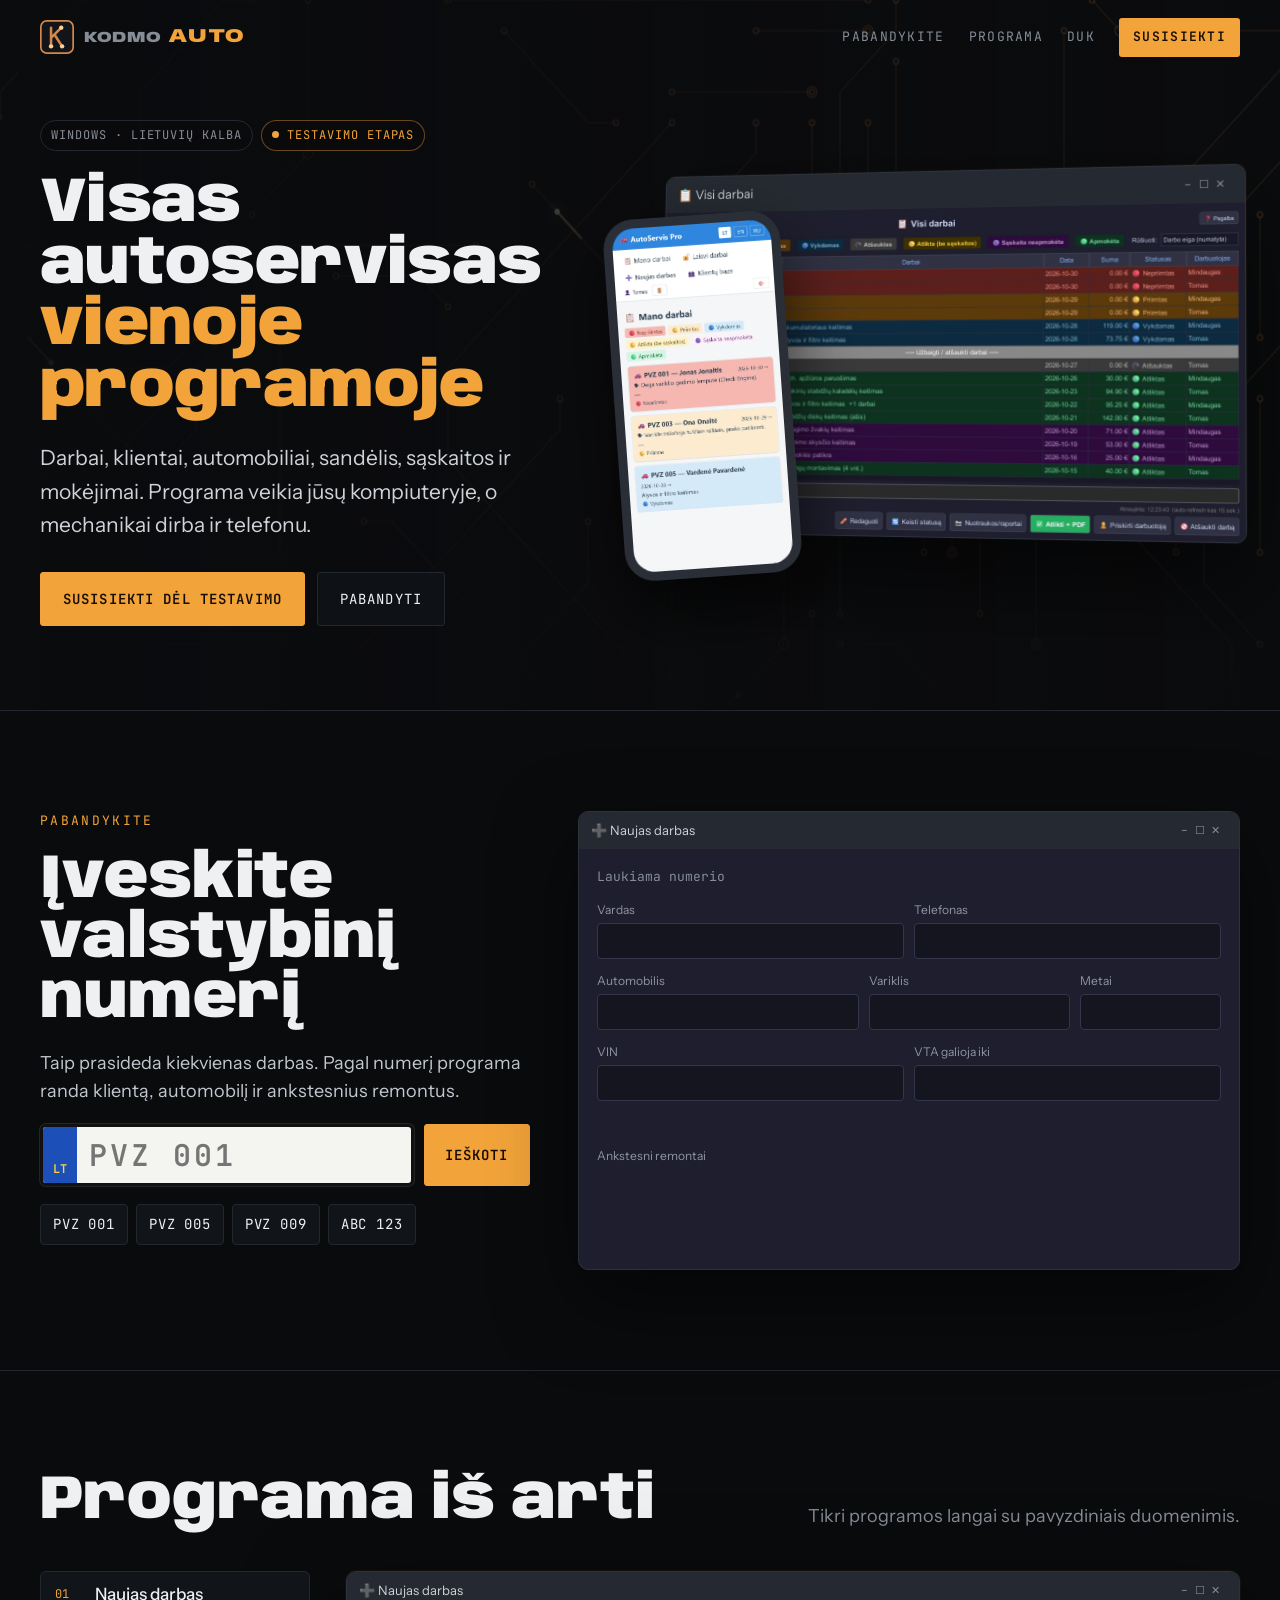
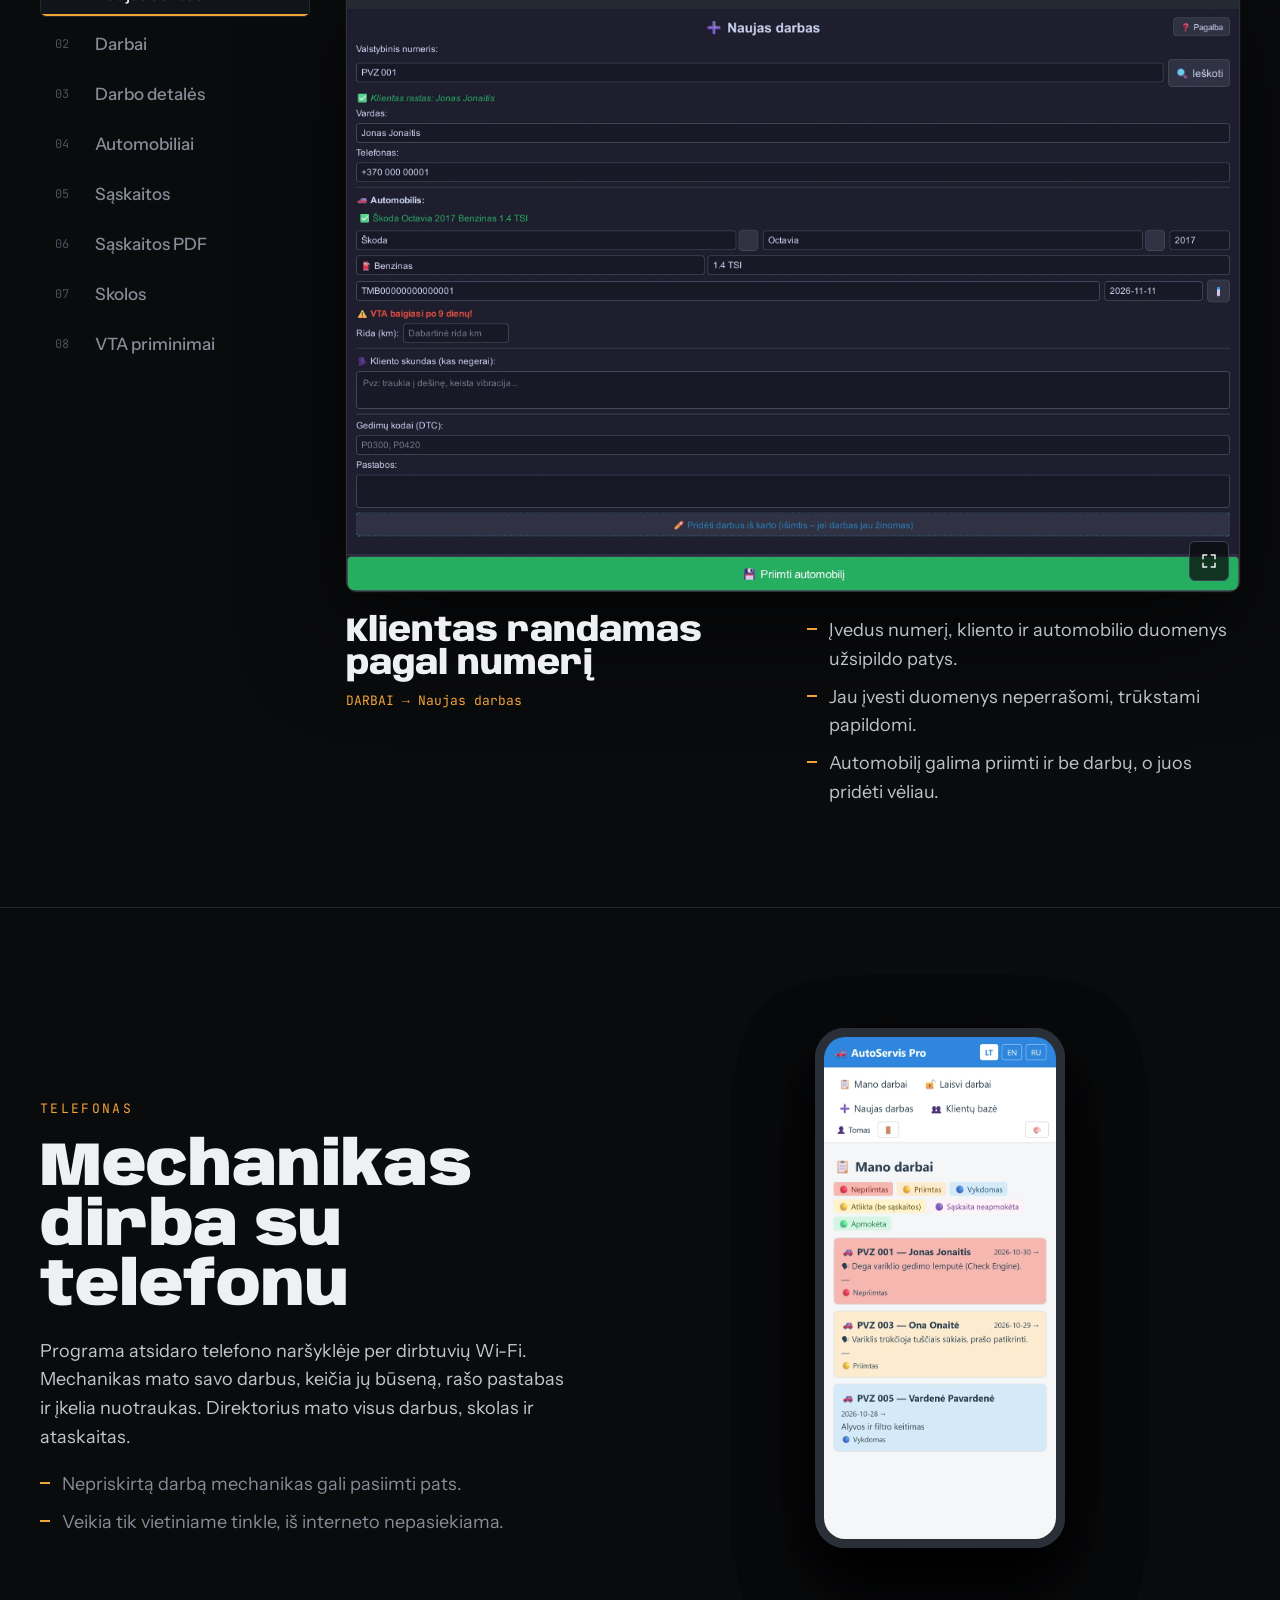
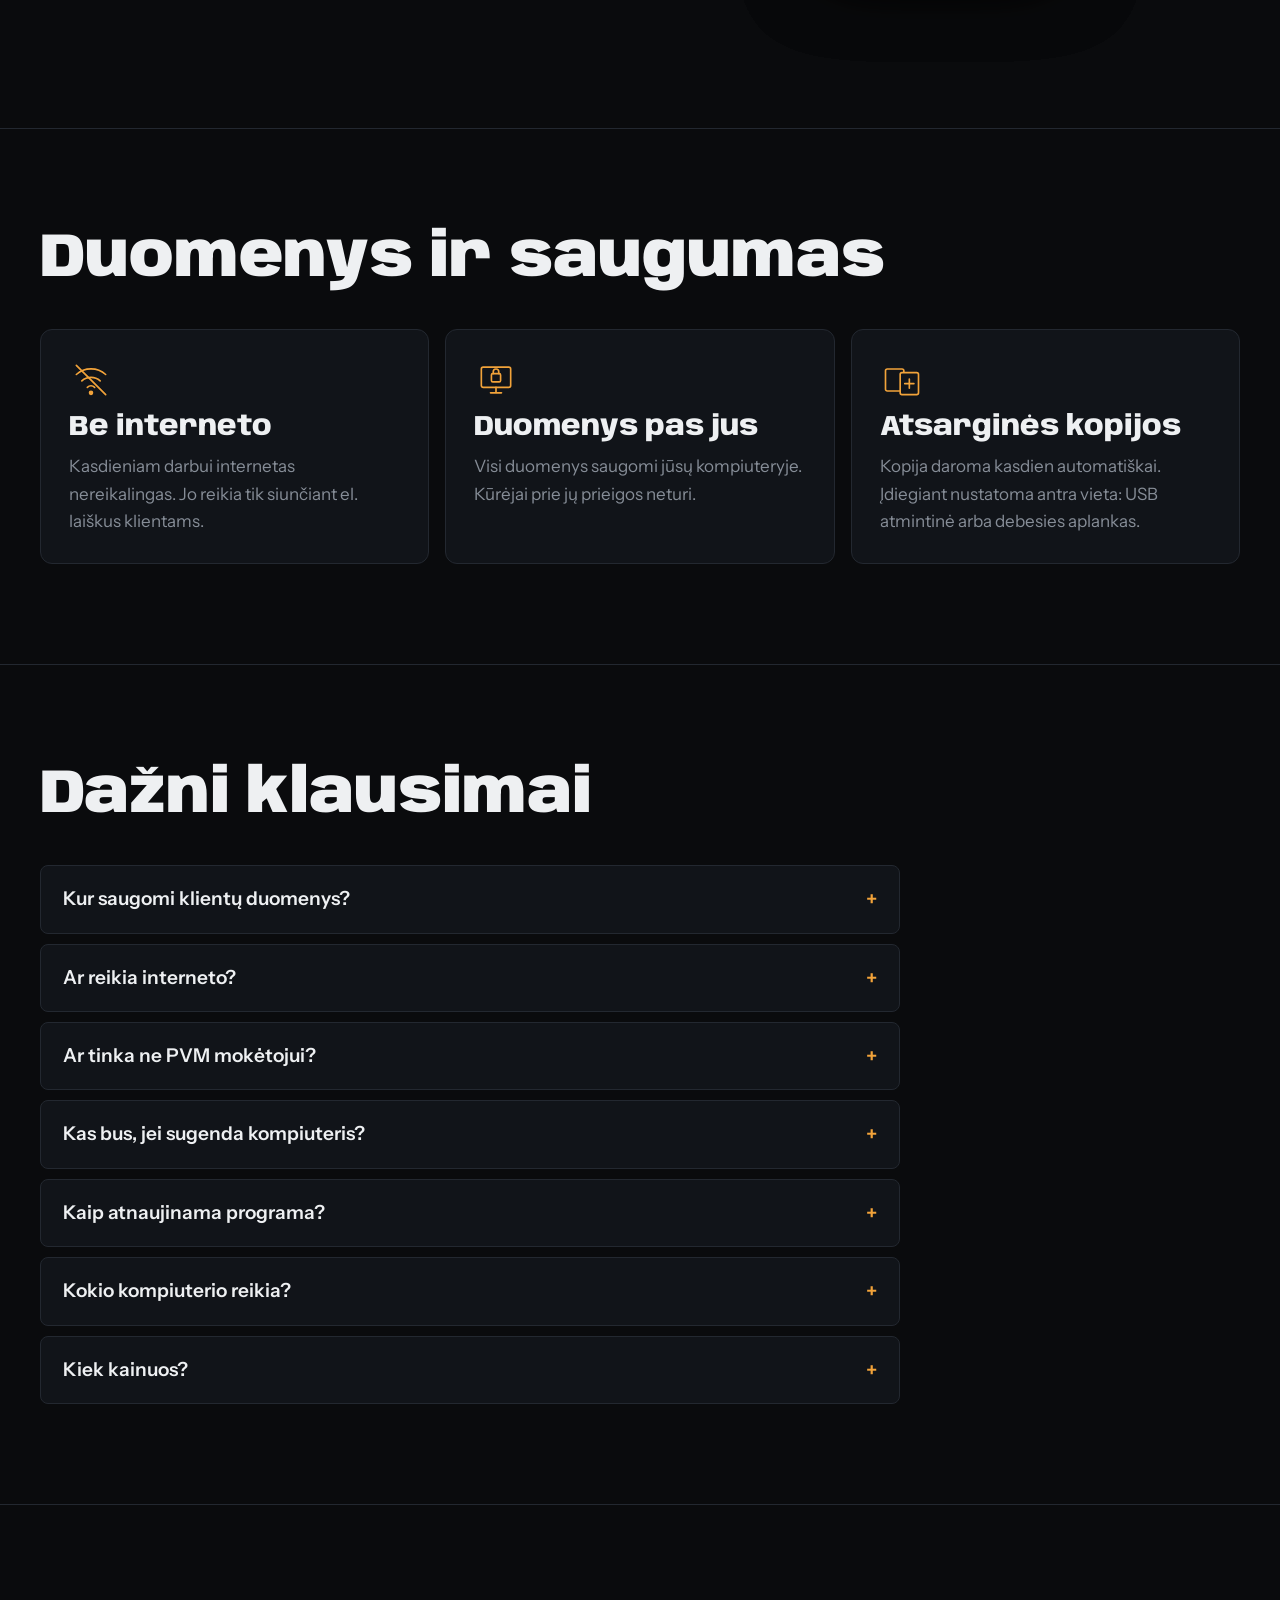
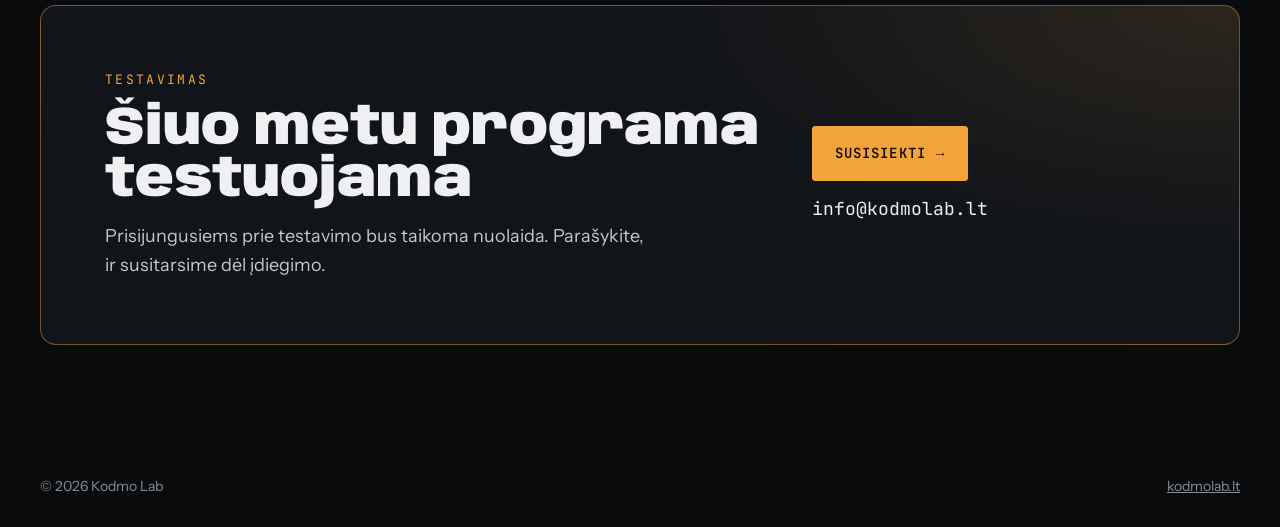
==== auto/index.html @ 2293936a "kodmolab.lt: Kodmo Lab ir Kodmo Auto puslapiai Statine svetaine GitHub Pages: pagrindinis puslapis, " ====
<!DOCTYPE html>
<html lang="lt">
<head>
<meta charset="utf-8">
<meta name="viewport" content="width=device-width,initial-scale=1">
<title>Kodmo Auto – autoserviso valdymo programa</title>
<meta name="description" content="Kodmo Auto – autoserviso valdymo programa: darbai, klientai, automobiliai, sandėlis, sąskaitos ir mokėjimai. Veikia jūsų kompiuteryje.">
<link rel="stylesheet" href="/fonts/fonts.css">
<link rel="icon" href="/favicon.svg" type="image/svg+xml">
<meta property="og:type" content="website">
<meta property="og:title" content="Kodmo Auto – autoserviso valdymo programa">
<meta property="og:description" content="Darbai, klientai, automobiliai, sandėlis, sąskaitos ir mokėjimai vienoje programoje. Veikia jūsų kompiuteryje.">
<meta property="og:url" content="https://kodmolab.lt/auto/">
<meta property="og:image" content="https://kodmolab.lt/auto/og.jpg">
<meta property="og:locale" content="lt_LT">
<meta name="twitter:card" content="summary_large_image">
<link rel="canonical" href="https://kodmolab.lt/auto/">
<style>
/* Layout: Kodmo Lab tema (tamsi plokštė, varis) + Servo gintarinis akcentas.
   Hero = tikras programos langas + telefonas (išsilygina slenkant); „Pabandykite" = gyva numerio paieška;
   „Programa iš arti" = tikri langai (kompiuteryje lupa, telefone braukimas); bet kurį vaizdą galima atidaryti
   per visą ekraną ir didinti (pirštais, dvigubu bakstelėjimu, ratuku); telefonai; duomenys; DUK; kvietimas. */
:root{
  --void:#0a0b0d; --board:#111419; --edge:#232830; --app:#1e1e2e;
  --copper:#d4874a; --copper-hot:#ffcf96; --acc:#f2a33a; --acc-soft:rgba(242,163,58,.14); --ok:#5fbf8a; --bad:#e0624a;
  --ink:#eef0f2; --dim:#868d97;
  --display:"Anybody","Arial Black",Impact,sans-serif;
  --body:"Instrument Sans","Segoe UI",system-ui,sans-serif;
  --mono:"JetBrains Mono",Consolas,monospace;
  color-scheme:dark;
}
*{box-sizing:border-box}
html{scroll-behavior:smooth}
body{margin:0;background:var(--void);color:var(--ink);font-family:var(--body);font-size:18px;line-height:1.6;overflow-x:hidden}
body.lock{overflow:hidden}
a{color:inherit}
img{max-width:100%;height:auto;display:block}
button{font:inherit;color:inherit}
:focus-visible{outline:2px solid var(--acc);outline-offset:3px}
.wrap{max-width:1240px;margin:0 auto;padding:0 max(20px,env(safe-area-inset-left,0px))}
.eyebrow{font-family:var(--mono);font-size:13px;letter-spacing:.18em;text-transform:uppercase;color:var(--acc)}
h1,h2,h3{font-family:var(--display);margin:0;line-height:.98;text-wrap:balance;font-stretch:100%;overflow-wrap:break-word}

/* NAV */
nav{position:absolute;top:0;left:0;right:0;z-index:10}
nav .wrap{display:flex;justify-content:space-between;align-items:center;padding-top:18px;padding-bottom:18px;gap:12px}
.brand{display:flex;align-items:center;gap:10px;text-decoration:none;min-width:0}
.brand svg{width:34px;height:34px;flex:none}
.brand b{font-family:var(--display);font-stretch:130%;font-weight:900;font-size:15px;letter-spacing:.04em;color:var(--dim);white-space:nowrap}
.brand b span{color:var(--acc);font-size:19px}
.nav-r{display:flex;gap:24px;align-items:center;font-family:var(--mono);font-size:13px;letter-spacing:.1em;text-transform:uppercase}
.nav-r a{text-decoration:none;color:var(--dim)}
.nav-r a:hover{color:var(--ink)}
.nav-r a.cta{color:#170d04;background:var(--acc);padding:9px 14px;border-radius:3px;font-weight:600;white-space:nowrap}

/* HERO */
.hero{position:relative;overflow:hidden;border-bottom:1px solid var(--edge)}
#pcb{position:absolute;inset:0;width:100%;height:100%;display:block;opacity:.75}
.hero::after{content:"";position:absolute;inset:0;pointer-events:none;background:linear-gradient(90deg,rgba(10,11,13,.94) 0%,rgba(10,11,13,.72) 45%,rgba(10,11,13,.35) 100%),linear-gradient(0deg,var(--void) 0%,transparent 30%)}
.hero-in{position:relative;z-index:2;display:grid;grid-template-columns:1fr 1.05fr;gap:48px;align-items:center;padding-top:120px;padding-bottom:84px}
.hero-in>*{min-width:0}
.chips{display:flex;gap:8px;flex-wrap:wrap;margin-bottom:22px}
.chip{font-family:var(--mono);font-size:12px;letter-spacing:.08em;text-transform:uppercase;padding:5px 10px;border-radius:20px;border:1px solid var(--edge);color:var(--dim);white-space:nowrap;background:rgba(10,11,13,.6)}
.chip.live{color:var(--acc);border-color:rgba(242,163,58,.4)}
.chip.live::before{content:"";display:inline-block;width:7px;height:7px;border-radius:50%;background:var(--acc);margin-right:8px;vertical-align:1px;animation:beat 1.6s ease-in-out infinite}
@keyframes beat{50%{opacity:.25}}
.hero h1{font-size:clamp(38px,4.9vw,70px);font-weight:900;letter-spacing:-.01em}
.hero h1 em{font-style:normal;color:var(--acc)}
.lead{font-size:clamp(18px,1.7vw,21px);color:#cfd3d9;max-width:40ch;margin:22px 0 30px}
.btns{display:flex;flex-wrap:wrap;gap:12px}
.btn{display:inline-flex;align-items:center;justify-content:center;gap:10px;font-family:var(--mono);font-size:14px;letter-spacing:.08em;text-transform:uppercase;text-decoration:none;padding:15px 22px;border-radius:3px;border:1px solid var(--edge);background:rgba(17,20,25,.7);color:var(--ink);cursor:pointer;transition:transform .25s cubic-bezier(.2,.8,.2,1),border-color .2s}
.btn.acc{background:var(--acc);border-color:var(--acc);color:#170d04;font-weight:600}
.btn:hover{border-color:var(--copper-hot)}

.combo{position:relative;padding-bottom:40px;perspective:1400px}
.frame{background:var(--app);border:1px solid #2c323b;border-radius:10px;overflow:hidden;box-shadow:0 40px 100px rgba(0,0,0,.65),0 0 0 1px rgba(242,163,58,.05)}
.tb{display:flex;justify-content:space-between;align-items:center;background:#252a32;padding:8px 12px;font-size:13px;color:#cfd3d9;gap:12px}
.tb .ctl{font-family:var(--mono);color:#868d97;letter-spacing:.6em;font-size:11px;white-space:nowrap}
.combo .frame{transform:rotateY(-9deg) rotateX(3deg);transition:transform .35s cubic-bezier(.2,.8,.2,1);will-change:transform}
.combo .frame img{cursor:zoom-in}
.phone{border:9px solid #2a2f37;border-radius:30px;overflow:hidden;background:#0f1114;box-shadow:0 30px 70px rgba(0,0,0,.65)}
.combo .phone{position:absolute;left:-36px;bottom:0;width:30%;transform:rotate(-4deg);transition:transform .35s cubic-bezier(.2,.8,.2,1);cursor:zoom-in}

/* SECTIONS */
section{padding:100px 0;border-bottom:1px solid var(--edge);position:relative;overflow-x:clip}
.head{display:flex;justify-content:space-between;align-items:end;gap:24px;flex-wrap:wrap;margin-bottom:40px}
.head h2,.h2{font-size:clamp(34px,4.8vw,68px);font-weight:900}
.head p{color:var(--dim);max-width:42ch;margin:0}

/* TRY (paieškos demonstracija) */
.try{display:grid;grid-template-columns:minmax(0,.85fr) minmax(0,1.15fr);gap:48px;align-items:start}
.try>*{min-width:0}
.try-l{display:grid;gap:18px}
.try-l p{color:#c3c8cf;margin:0;max-width:42ch}
.search{display:flex;gap:10px}
.plate-in{flex:1;min-width:0;display:flex;align-items:stretch;border:3px solid #111;border-radius:6px;background:#f4f4f0;overflow:hidden;box-shadow:0 0 0 1px rgba(255,255,255,.1)}
.plate-in span{width:34px;flex:none;background:#1d4fb8;color:#ffd23f;font:600 12px var(--mono);display:flex;align-items:flex-end;justify-content:center;padding-bottom:6px}
.plate-in input{flex:1;min-width:0;width:0;border:0;background:transparent;font:600 30px var(--mono);letter-spacing:.1em;color:#111;padding:8px 12px;text-transform:uppercase;outline:none}
.plate-in:focus-within{box-shadow:0 0 0 3px var(--acc)}
.search .btn{padding:0 20px}
.quick{display:flex;gap:8px;flex-wrap:wrap}
.quick button{font-family:var(--mono);font-size:14px;letter-spacing:.06em;background:var(--board);border:1px solid var(--edge);border-radius:4px;padding:8px 12px;cursor:pointer;color:var(--ink)}
.quick button:hover{border-color:var(--acc)}
.res{background:var(--app);border:1px solid #2c323b;border-radius:10px;overflow:hidden;box-shadow:0 30px 80px rgba(0,0,0,.5)}
.res .body{padding:18px;display:grid;gap:12px;min-height:420px;align-content:start;font-size:15px}
.st-line{font-family:var(--mono);font-size:13px;color:var(--dim);min-height:20px}
.st-line.ok{color:var(--ok)}.st-line.bad{color:var(--acc)}
.g2{display:grid;grid-template-columns:1fr 1fr;gap:10px}
.g3{display:grid;grid-template-columns:1.3fr 1fr .7fr;gap:10px}
.fld{display:grid;gap:4px;min-width:0}
.fld label{font-size:12px;color:#8f95a3}
.inp{background:#15151f;border:1px solid #33354a;border-radius:4px;padding:7px 10px;min-height:36px;font-size:14px;color:#e6e7ee;white-space:nowrap;overflow:hidden;text-overflow:ellipsis;transition:border-color .3s,background .3s}
.inp.f{border-color:rgba(242,163,58,.55);background:#211d17}
.warn{font-size:14px;font-weight:600;min-height:21px}
.warn.red{color:#ef6b5a}.warn.ok{color:var(--ok)}
.hist{display:grid;gap:6px}
.hist .r{display:grid;grid-template-columns:96px 1fr auto;gap:10px;background:#15151f;border-radius:4px;padding:7px 10px;font-size:14px;opacity:0;transform:translateY(6px);transition:opacity .35s,transform .35s}
.hist .r.in{opacity:1;transform:none}
.hist .r span:first-child{font-family:var(--mono);font-size:12px;color:#8f95a3;padding-top:2px}
.hist .r b{font-weight:500;font-variant-numeric:tabular-nums}
.new-client{display:none;gap:12px;justify-items:start}
.new-client.on{display:grid}
.fake-btn{font-size:14px;background:#2a2d3e;border:1px solid #3c4058;border-radius:4px;padding:8px 14px}
.spin{display:inline-block;width:12px;height:12px;border:2px solid var(--dim);border-top-color:var(--acc);border-radius:50%;animation:rot .7s linear infinite;vertical-align:-1px;margin-right:6px}
@keyframes rot{to{transform:rotate(360deg)}}

/* EXPLORER */
.ex{display:grid;grid-template-columns:270px 1fr;gap:36px;align-items:start}
.ex>*{min-width:0}
.tabs{display:grid;gap:4px}
.tab{position:relative;display:grid;grid-template-columns:34px 1fr;gap:6px;align-items:center;text-align:left;background:transparent;border:1px solid transparent;border-radius:6px;padding:12px 14px;color:var(--dim);font:500 17px var(--body);cursor:pointer;overflow:hidden;transition:background .2s,color .2s,border-color .2s;white-space:nowrap}
.tab .i{font-family:var(--mono);font-size:12px;color:#4a515c}
.tab:hover{color:var(--ink);background:var(--board)}
.tab[aria-selected="true"]{color:var(--ink);background:var(--board);border-color:var(--edge)}
.tab[aria-selected="true"] .i{color:var(--acc)}
.tab::after{content:"";position:absolute;left:0;bottom:0;height:2px;width:100%;background:var(--acc);transform:scaleX(0);transform-origin:left}
.tab[aria-selected="true"]::after{transform:scaleX(1)}
.ex.auto .tab[aria-selected="true"]::after{animation:fill 6s linear forwards}
.ex.paused .tab[aria-selected="true"]::after{animation-play-state:paused}
@keyframes fill{from{transform:scaleX(0)}to{transform:scaleX(1)}}
.shot{position:relative;height:420px;background:var(--app);cursor:zoom-in;overflow:hidden;touch-action:pan-y;transition:height .45s cubic-bezier(.2,.8,.2,1);user-select:none;-webkit-user-select:none}
.shot img{position:absolute;inset:0;width:100%;height:100%;object-fit:contain;object-position:center top;opacity:0;transform:translateX(var(--dx,0)) scale(1.015);transition:opacity .45s,transform .6s;pointer-events:none;-webkit-user-drag:none}
.shot img.on{opacity:1;transform:translateX(var(--dx,0))}
.shot.drag img.on{transition:opacity .45s}
.lens{position:absolute;width:250px;height:250px;border-radius:50%;pointer-events:none;border:2px solid var(--acc);box-shadow:0 12px 40px rgba(0,0,0,.6);background-repeat:no-repeat;opacity:0;transition:opacity .15s;z-index:2;background-color:var(--app)}
.shot.lensing .lens{opacity:1}
.expand{position:absolute;right:10px;bottom:10px;z-index:3;width:40px;height:40px;border-radius:6px;border:1px solid #3c4058;background:rgba(10,11,13,.75);cursor:pointer;display:grid;place-items:center}
.expand svg{width:18px;height:18px}
.dots{display:none;justify-content:center;gap:7px;margin-top:12px}
.dots i{width:7px;height:7px;border-radius:50%;background:#3a414c;transition:background .2s,width .2s}
.dots i.on{background:var(--acc);width:20px;border-radius:4px}
.info{display:grid;grid-template-columns:1fr 1fr;gap:28px;margin-top:24px;align-items:start;transition:opacity .25s}
.info h3{font-size:clamp(26px,2.6vw,36px);font-weight:800}
.info ul{list-style:none;margin:0;padding:0;display:grid;gap:9px}
.info li{padding-left:22px;position:relative;color:#bfc4cb}
.info li::before{content:"";position:absolute;left:0;top:.68em;width:10px;height:2px;background:var(--acc)}
.info .path{font-family:var(--mono);font-size:13px;color:var(--acc);margin-top:10px}

/* PHONES */
.ph-grid{display:grid;grid-template-columns:1fr 1.1fr;gap:56px;align-items:center}
.ph-grid>*{min-width:0}
.ph-txt{display:grid;gap:18px}
.ph-txt p{color:#c3c8cf;max-width:44ch;margin:0}
.lst{list-style:none;margin:0;padding:0;display:grid;gap:9px}
.lst li{padding-left:22px;position:relative;color:var(--dim)}
.lst li::before{content:"";position:absolute;left:0;top:.68em;width:10px;height:2px;background:var(--acc)}
.fan{position:relative;height:620px;margin:0}
.fan .phone{position:absolute;top:20px;left:50%;width:250px;margin-left:-125px;cursor:zoom-in}
.fan .phone:nth-child(1){z-index:1}.fan .phone:nth-child(2){z-index:3}.fan .phone:nth-child(3){z-index:2}

/* DATA */
.cards{display:grid;grid-template-columns:repeat(3,1fr);gap:16px}
.card{position:relative;background:var(--board);border:1px solid var(--edge);border-radius:12px;padding:28px;display:grid;gap:12px;align-content:start;overflow:hidden;--mx:50%;--my:50%;isolation:isolate}
.card::before{content:"";position:absolute;inset:0;z-index:-1;opacity:0;transition:opacity .3s;background:radial-gradient(360px circle at var(--mx) var(--my),var(--acc-soft),transparent 60%)}
.card:hover::before{opacity:1}
.card svg{width:44px;height:44px;stroke:var(--acc);fill:none;stroke-width:1.8;stroke-linecap:round;stroke-linejoin:round}
.card h3{font-size:28px;font-weight:800}
.card p{color:var(--dim);font-size:17px;margin:0}

/* FAQ */
.faq{display:grid;gap:10px;max-width:860px}
details{background:var(--board);border:1px solid var(--edge);border-radius:8px;padding:18px 22px;transition:border-color .2s}
details[open]{border-color:rgba(242,163,58,.35)}
summary{cursor:pointer;font-weight:600;list-style:none;display:flex;justify-content:space-between;gap:12px;font-size:19px}
summary::-webkit-details-marker{display:none}
summary::after{content:"+";color:var(--acc);font-family:var(--mono);transition:transform .2s}
details[open] summary::after{transform:rotate(45deg)}
details p{margin:10px 0 0;color:var(--dim)}

/* CTA */
.cta-box{position:relative;overflow:hidden;border:1px solid rgba(242,163,58,.45);border-radius:16px;padding:clamp(26px,5vw,64px);display:grid;grid-template-columns:1.3fr .7fr;gap:32px;align-items:center;background:radial-gradient(80% 120% at 100% 0%,rgba(242,163,58,.12),transparent 60%),var(--board)}
.cta-box>*{min-width:0}
.cta-box h2{font-size:clamp(32px,4.2vw,58px);font-weight:900;margin-top:12px}
.cta-box p{color:#c3c8cf;margin:14px 0 0;max-width:46ch}
.cta-side{display:grid;gap:14px;justify-items:start}
.cta-side .mail{font-family:var(--mono);font-size:18px;color:var(--ink);text-decoration:none;overflow-wrap:anywhere}
footer{padding:30px 0;color:var(--dim);font-size:14px}
footer .wrap{display:flex;justify-content:space-between;gap:16px;flex-wrap:wrap}
footer a{color:var(--dim)}

/* VIEWER (per visą ekraną) */
.vo{position:fixed;inset:0;z-index:100;background:#07080a;display:none;flex-direction:column}
.vo.on{display:flex}
.vo-top{display:flex;justify-content:space-between;align-items:center;gap:12px;padding:12px max(14px,env(safe-area-inset-left,0px));color:#cfd3d9;font-size:15px}
.vo-top b{font-weight:500;overflow:hidden;text-overflow:ellipsis;white-space:nowrap}
.vo-btn{flex:none;width:44px;height:44px;border-radius:6px;border:1px solid var(--edge);background:var(--board);cursor:pointer;display:grid;place-items:center;font-size:20px;color:var(--ink)}
.vo-stage{position:relative;flex:1;overflow:hidden;touch-action:none;cursor:grab}
.vo-stage.grab{cursor:grabbing}
.vo-stage img{position:absolute;left:50%;top:50%;max-width:none;transform-origin:0 0;user-select:none;-webkit-user-drag:none;pointer-events:none}
.vo-nav{position:absolute;top:50%;margin-top:-24px;width:48px;height:48px;border-radius:50%;border:1px solid var(--edge);background:rgba(17,20,25,.85);cursor:pointer;font-size:22px;color:var(--ink);z-index:2}
.vo-nav.p{left:12px}.vo-nav.n{right:12px}
.vo-bar{display:flex;justify-content:center;gap:10px;padding:10px 14px 16px}
.vo-bar button{font-family:var(--mono);font-size:13px;background:var(--board);border:1px solid var(--edge);border-radius:4px;padding:8px 14px;cursor:pointer;color:var(--ink);min-width:48px}

@media (max-width:980px){
  .hero-in{grid-template-columns:1fr;padding-top:100px;gap:36px}
  .combo .phone{left:-6px;width:32%}
  .try{grid-template-columns:minmax(0,1fr);gap:28px}
  .ex{grid-template-columns:1fr;gap:18px}
  .tabs{grid-auto-flow:column;grid-auto-columns:max-content;overflow-x:auto;padding-bottom:6px;scrollbar-width:none;scroll-snap-type:x proximity}
  .tabs::-webkit-scrollbar{display:none}
  .tab{grid-template-columns:auto auto;padding:10px 14px;scroll-snap-align:center}
  .dots{display:flex}
  .info{grid-template-columns:1fr;gap:14px}
  .ph-grid{grid-template-columns:1fr}
  .fan{height:520px}
  .fan .phone{width:210px;margin-left:-105px}
  .cards{grid-template-columns:1fr}
  .cta-box{grid-template-columns:1fr}
  .nav-r a:not(.cta){display:none}
}
@media (max-width:560px){
  body{font-size:17px}
  .brand b .lab{display:none}
  .g2,.g3{grid-template-columns:1fr 1fr}
  .g3 .fld:last-child{grid-column:span 2}
  .res .body{min-height:0}
  .fan{height:440px}
  .fan .phone{width:170px;margin-left:-85px}
  .plate-in input{font-size:24px}
  .search{flex-direction:column}
  .search .btn{padding:14px}
  .vo-nav{display:none}
}
@media (prefers-reduced-motion:reduce){
  *,*::before,*::after{animation:none!important;transition:none!important}
}
</style>
</head>
<body>

<nav>
  <div class="wrap">
    <a class="brand" id="homeLink" href="#" aria-label="Kodmo Lab pagrindinis puslapis">
      <svg viewBox="0 0 40 40" aria-hidden="true"><rect x="1" y="1" width="38" height="38" rx="7" fill="#111419" stroke="#d4874a" stroke-width="2"/><path d="M13 9v22M13 21l12-12M17 17l9 14" stroke="#d4874a" stroke-width="3" fill="none" stroke-linecap="round"/><circle cx="25" cy="9" r="2.6" fill="#ffcf96"/><circle cx="26" cy="31" r="2.6" fill="#ffcf96"/><circle cx="13" cy="31" r="2.6" fill="#ffcf96"/></svg>
      <b>KODMO <span>AUTO</span></b>
    </a>
    <div class="nav-r">
      <a href="#pabandykite">Pabandykite</a>
      <a href="#programa">Programa</a>
      <a href="#duk">DUK</a>
      <a class="cta js-mail" href="#">Susisiekti</a>
    </div>
  </div>
</nav>

<header class="hero">
  <canvas id="pcb" aria-hidden="true"></canvas>
  <div class="wrap hero-in">
    <div>
      <div class="chips"><span class="chip">Windows · lietuvių kalba</span><span class="chip live">Testavimo etapas</span></div>
      <h1>Visas autoservisas <em>vienoje programoje</em></h1>
      <p class="lead">Darbai, klientai, automobiliai, sandėlis, sąskaitos ir mokėjimai. Programa veikia jūsų kompiuteryje, o mechanikai dirba ir telefonu.</p>
      <div class="btns">
        <a class="btn acc mag js-mail" href="#">Susisiekti dėl testavimo</a>
        <a class="btn mag" href="#pabandykite">Pabandyti</a>
      </div>
    </div>
    <div class="combo" id="combo">
      <div class="frame">
        <div class="tb"><span>📋 Visi darbai</span><span class="ctl">–☐✕</span></div>
        <img src="img/darbai.webp" width="2360" height="1320" data-view="darbai" alt="Programos langas „Visi darbai“ su spalvotomis darbų būsenomis">
      </div>
      <div class="phone" data-view="tel-darbai"><img src="img/tel-darbai.webp" width="585" height="1266" alt="Mechaniko darbų sąrašas telefone"></div>
    </div>
  </div>
</header>

<main>
<section id="pabandykite">
  <div class="wrap try">
    <div class="try-l">
      <div class="eyebrow">Pabandykite</div>
      <h2 class="h2">Įveskite valstybinį numerį</h2>
      <p>Taip prasideda kiekvienas darbas. Pagal numerį programa randa klientą, automobilį ir ankstesnius remontus.</p>
      <form class="search" id="sform" autocomplete="off">
        <label class="plate-in" for="plate"><span>LT</span><input id="plate" name="plate" maxlength="7" placeholder="PVZ 001" inputmode="text" autocapitalize="characters" spellcheck="false" aria-label="Valstybinis numeris"></label>
        <button class="btn acc" type="submit">Ieškoti</button>
      </form>
      <div class="quick" aria-label="Pavyzdiniai numeriai">
        <button type="button" data-p="PVZ 001">PVZ 001</button>
        <button type="button" data-p="PVZ 005">PVZ 005</button>
        <button type="button" data-p="PVZ 009">PVZ 009</button>
        <button type="button" data-p="ABC 123">ABC 123</button>
      </div>
    </div>
    <div class="res" aria-live="polite">
      <div class="tb"><span>➕ Naujas darbas</span><span class="ctl">–☐✕</span></div>
      <div class="body">
        <div class="st-line" id="st">Laukiama numerio</div>
        <div class="found" id="found" style="display:grid;gap:12px">
          <div class="g2">
            <div class="fld"><label>Vardas</label><div class="inp" data-k="name"></div></div>
            <div class="fld"><label>Telefonas</label><div class="inp" data-k="tel"></div></div>
          </div>
          <div class="g3">
            <div class="fld"><label>Automobilis</label><div class="inp" data-k="car"></div></div>
            <div class="fld"><label>Variklis</label><div class="inp" data-k="eng"></div></div>
            <div class="fld"><label>Metai</label><div class="inp" data-k="year"></div></div>
          </div>
          <div class="g2">
            <div class="fld"><label>VIN</label><div class="inp" data-k="vin"></div></div>
            <div class="fld"><label>VTA galioja iki</label><div class="inp" data-k="vta"></div></div>
          </div>
          <div class="warn" id="warn"></div>
          <div class="fld"><label>Ankstesni remontai</label><div class="hist" id="hist"></div></div>
        </div>
        <div class="new-client" id="newc">
          <p style="margin:0;color:#c3c8cf">Klientas su tokiu numeriu nerastas. Programa pasiūlys jį užregistruoti kartu su automobiliu.</p>
          <span class="fake-btn">👤 Registruoti naują klientą</span>
        </div>
      </div>
    </div>
  </div>
</section>

<section id="programa">
  <div class="wrap">
    <div class="head">
      <h2>Programa iš arti</h2>
      <p>Tikri programos langai su pavyzdiniais duomenimis.</p>
    </div>
    <div class="ex" id="ex">
      <div class="tabs" role="tablist" aria-label="Programos dalys" id="tabs"></div>
      <div class="viewer">
        <div class="frame">
          <div class="tb"><span id="wt">➕ Naujas darbas</span><span class="ctl">–☐✕</span></div>
          <div class="shot" id="shot" role="tabpanel" aria-labelledby="tab-0">
            <div class="lens" id="lens"></div>
            <button class="expand" id="expand" type="button" aria-label="Atidaryti per visą ekraną"><svg viewBox="0 0 24 24" fill="none" stroke="#eef0f2" stroke-width="2" stroke-linecap="round"><path d="M4 9V4h5M20 9V4h-5M4 15v5h5M20 15v5h-5"/></svg></button>
          </div>
        </div>
        <div class="dots" id="dots" aria-hidden="true"></div>
        <div class="info" id="info"></div>
      </div>
    </div>
  </div>
</section>

<section id="telefonas">
  <div class="wrap ph-grid">
    <div class="ph-txt">
      <div class="eyebrow">Telefonas</div>
      <h2 class="h2">Mechanikas dirba su telefonu</h2>
      <p>Programa atsidaro telefono naršyklėje per dirbtuvių Wi-Fi. Mechanikas mato savo darbus, keičia jų būseną, rašo pastabas ir įkelia nuotraukas. Direktorius mato visus darbus, skolas ir ataskaitas.</p>
      <ul class="lst">
        <li>Nepriskirtą darbą mechanikas gali pasiimti pats.</li>
        <li>Veikia tik vietiniame tinkle, iš interneto nepasiekiama.</li>
      </ul>
    </div>
    <figure class="fan" id="fan">
      <div class="phone" data-view="tel-direktorius"><img src="img/tel-direktorius.webp" width="585" height="1266" loading="lazy" alt="Direktoriaus pradžios ekranas telefone"></div>
      <div class="phone" data-view="tel-darbai"><img src="img/tel-darbai.webp" width="585" height="1266" loading="lazy" alt="Mechaniko darbų sąrašas telefone"></div>
      <div class="phone" data-view="tel-detales"><img src="img/tel-detales.webp" width="585" height="1266" loading="lazy" alt="Darbo detalės su mechaniko pastabomis telefone"></div>
    </figure>
  </div>
</section>

<section id="duomenys">
  <div class="wrap">
    <div class="head"><h2>Duomenys ir saugumas</h2></div>
    <div class="cards">
      <article class="card">
        <svg viewBox="0 0 48 48" aria-hidden="true"><path d="M8 18a24 24 0 0 1 32 0M14 25a15 15 0 0 1 20 0M20 32a6 6 0 0 1 8 0"/><circle cx="24" cy="38" r="1.6" fill="#f2a33a"/><path d="M8 8l32 32"/></svg>
        <h3>Be interneto</h3><p>Kasdieniam darbui internetas nereikalingas. Jo reikia tik siunčiant el. laiškus klientams.</p></article>
      <article class="card">
        <svg viewBox="0 0 48 48" aria-hidden="true"><rect x="8" y="10" width="32" height="22" rx="2"/><path d="M18 38h12M24 32v6"/><rect x="19" y="17" width="10" height="9" rx="1.5"/><path d="M21 17v-2a3 3 0 0 1 6 0v2"/></svg>
        <h3>Duomenys pas jus</h3><p>Visi duomenys saugomi jūsų kompiuteryje. Kūrėjai prie jų prieigos neturi.</p></article>
      <article class="card">
        <svg viewBox="0 0 48 48" aria-hidden="true"><rect x="6" y="12" width="20" height="24" rx="2"/><rect x="22" y="16" width="20" height="24" rx="2" fill="#111419"/><path d="M27 28h10M32 23v10"/></svg>
        <h3>Atsarginės kopijos</h3><p>Kopija daroma kasdien automatiškai. Įdiegiant nustatoma antra vieta: USB atmintinė arba debesies aplankas.</p></article>
    </div>
  </div>
</section>

<section id="duk">
  <div class="wrap">
    <div class="head"><h2>Dažni klausimai</h2></div>
    <div class="faq">
      <details><summary>Kur saugomi klientų duomenys?</summary><p>Tik jūsų kompiuteryje. Programa jų niekur nesiunčia.</p></details>
      <details><summary>Ar reikia interneto?</summary><p>Kasdieniam darbui ne. Internetas reikalingas tik siunčiant klientams el. laiškus: priminimus ir pranešimus, kad automobilis paruoštas.</p></details>
      <details><summary>Ar tinka ne PVM mokėtojui?</summary><p>Taip. Ne PVM mokėtojo sąskaitoje PVM nėra, o dokumentas vadinasi „Sąskaita faktūra“.</p></details>
      <details><summary>Kas bus, jei sugenda kompiuteris?</summary><p>Jei nustatyta antra kopijų vieta, duomenis galima perkelti į naują kompiuterį iš tos kopijos.</p></details>
      <details><summary>Kaip atnaujinama programa?</summary><p>Paleidžiamas naujas diegimo failas. Duomenys laikomi atskirai, atnaujinimas jų neliečia.</p></details>
      <details><summary>Kokio kompiuterio reikia?</summary><p>Windows 10 arba naujesnio.</p></details>
      <details><summary>Kiek kainuos?</summary><p>Kainos bus paskelbtos pasibaigus testavimui.</p></details>
    </div>
  </div>
</section>

<section id="testavimas" style="border-bottom:0">
  <div class="wrap">
    <div class="cta-box">
      <div>
        <div class="eyebrow">Testavimas</div>
        <h2>Šiuo metu programa testuojama</h2>
        <p>Prisijungusiems prie testavimo bus taikoma nuolaida. Parašykite, ir susitarsime dėl įdiegimo.</p>
      </div>
      <div class="cta-side">
        <a class="btn acc mag js-mail" href="#">Susisiekti <span aria-hidden="true">→</span></a>
        <a class="mail js-mail" href="#">info@kodmolab.lt</a>
      </div>
    </div>
  </div>
</section>
</main>

<footer>
  <div class="wrap">
    <span>© 2026 Kodmo Lab</span>
    <!-- Rekvizitai: įrašyti po IV registracijos -->
    <a class="js-home" href="#">kodmolab.lt</a>
  </div>
</footer>

<div class="vo" id="vo" role="dialog" aria-modal="true" aria-label="Vaizdas per visą ekraną">
  <div class="vo-top"><b id="voT"></b><button class="vo-btn" id="voX" type="button" aria-label="Uždaryti">✕</button></div>
  <div class="vo-stage" id="voS">
    <img id="voI" alt="">
    <button class="vo-nav p" id="voP" type="button" aria-label="Ankstesnis">‹</button>
    <button class="vo-nav n" id="voN" type="button" aria-label="Kitas">›</button>
  </div>
  <div class="vo-bar">
    <button type="button" id="voOut" aria-label="Mažinti">−</button>
    <button type="button" id="voFit">Visas vaizdas</button>
    <button type="button" id="voIn" aria-label="Didinti">+</button>
  </div>
</div>

<script>
/* === Nustatymai === */
const PRODUCT_NAME = "Kodmo Auto";
const HOME_URL = "/";
const MAILTO = "mailto:info@kodmolab.lt?subject=" + encodeURIComponent(PRODUCT_NAME + " testavimas");

document.querySelectorAll("[data-name]").forEach(e => e.textContent = PRODUCT_NAME);
document.title = PRODUCT_NAME + " – autoserviso valdymo programa";
document.querySelectorAll(".js-mail").forEach(a => a.href = MAILTO);
document.getElementById("homeLink").href = HOME_URL;
document.querySelectorAll(".js-home").forEach(a => a.href = HOME_URL);

const reduce = matchMedia("(prefers-reduced-motion: reduce)").matches;
const fine = matchMedia("(hover: hover) and (pointer: fine)").matches;
const clamp = (v, a, b) => Math.max(a, Math.min(b, v));
const rnd = (a, b) => a + Math.random() * (b - a);
const wait = ms => new Promise(r => setTimeout(r, ms));

/* ---------- Visi vaizdai (vienas sąrašas peržiūrai per visą ekraną) ---------- */
const IMAGES = {
  "naujas-darbas":   { t: "Naujas darbas", w: 2360, h: 1540 },
  "darbai":          { t: "Visi darbai", w: 2360, h: 1320 },
  "darbo-detales":   { t: "Darbo detalės", w: 2040, h: 1300 },
  "automobiliai":    { t: "Automobiliai ir istorija", w: 2080, h: 1360 },
  "saskaitos":       { t: "Sąskaitų faktūrų valdymas", w: 2400, h: 1240 },
  "saskaita-pdf":    { t: "Sąskaita faktūra (PDF)", w: 1191, h: 1684 },
  "skolos":          { t: "Neapmokėtos sąskaitos", w: 2200, h: 840 },
  "vta":             { t: "VTA priminimai", w: 2200, h: 920 },
  "tel-direktorius": { t: "Telefonas: direktorius", w: 585, h: 1266 },
  "tel-darbai":      { t: "Telefonas: mechaniko darbai", w: 585, h: 1266 },
  "tel-detales":     { t: "Telefonas: darbo detalės", w: 585, h: 1266 },
};
const ORDER = Object.keys(IMAGES);
const src = k => "img/" + k + ".webp";

/* ---------- Programos dalys (tekstai – tik iš FUNKCIJOS_MARKETINGUI.md) ---------- */
const PARTS = [
  { k: "naujas-darbas", tab: "Naujas darbas", title: "➕ Naujas darbas",
    h3: "Klientas randamas pagal numerį", path: "DARBAI → Naujas darbas",
    li: ["Įvedus numerį, kliento ir automobilio duomenys užsipildo patys.", "Jau įvesti duomenys neperrašomi, trūkstami papildomi.", "Automobilį galima priimti ir be darbų, o juos pridėti vėliau."] },
  { k: "darbai", tab: "Darbai", title: "📋 Visi darbai",
    h3: "Darbų būsenos spalvomis", path: "DARBAI → Darbai",
    li: ["Nepriimtas, priimtas, vykdomas, atliktas, atšauktas.", "Pasirinkus spalvą, sąraše lieka tik tos būsenos darbai.", "Direktorius darbus priskiria mechanikams."] },
  { k: "darbo-detales", tab: "Darbo detalės", title: "🔧 Darbo detalės",
    h3: "Visa darbo istorija", path: "DARBAI → Darbai → darbo kortelė",
    li: ["Kiekviena pastaba įrašoma su laiku ir autoriumi.", "Įrašų pakeisti ar ištrinti negalima, klaida taisoma nauju įrašu.", "Prie nuotraukų galima pridėti komentarus."] },
  { k: "automobiliai", tab: "Automobiliai", title: "🚗 Automobiliai ir istorija",
    h3: "Keli automobiliai vienam klientui", path: "Klientai → Automobiliai ir istorija",
    li: ["Kiekvienam automobiliui saugomi VIN, rida ir VTA data.", "Remontų istorija pagal automobilį.", "Parduotą automobilį galima perkelti naujam savininkui."] },
  { k: "saskaitos", tab: "Sąskaitos", title: "💰 Sąskaitų faktūrų valdymas",
    h3: "Sąskaitos ir mokėjimai", path: "BUHALTERIJA → Sąskaitos faktūros",
    li: ["Serija ir numeris suteikiami automatiškai.", "Išrašytos sąskaitos turinys vėliau nebesikeičia.", "Galima apmokėti dalimis, įvairiais būdais."] },
  { k: "saskaita-pdf", tab: "Sąskaitos PDF", title: "📄 Sąskaita faktūra (PDF)",
    h3: "Dokumentas klientui", path: "DARBAI → Darbai → Atlikti + PDF",
    li: ["PVM sąskaita faktūra arba darbų lapas.", "Ne PVM mokėtojo dokumente PVM nerodomas.", "Dokumentą galima išsiųsti klientui el. paštu."] },
  { k: "skolos", tab: "Skolos", title: "📋 Direktoriaus suvestinė",
    h3: "Visos neapmokėtos sąskaitos", path: "DARBAI → Patvirtinimai & Skolos",
    li: ["Bendra nesumokėta suma matoma iš karto.", "Mokėjimas registruojamas pasirinktai sąskaitai.", "Klientui galima išsiųsti priminimą su sąskaitos PDF."] },
  { k: "vta", tab: "VTA priminimai", title: "📋 Direktoriaus suvestinė",
    h3: "Techninės apžiūros terminai", path: "Patvirtinimai & Skolos → VTA priminimai",
    li: ["Rodomi automobiliai, kurių VTA baigiasi per 14 dienų.", "Pasibaigę terminai pažymėti raudonai.", "Priminimas klientui išsiunčiamas vienu mygtuku."] },
];

/* ---------- Peržiūra per visą ekraną: didinimas pirštais, dvigubu bakstelėjimu, ratuku ---------- */
const Viewer = (function(){
  const vo = document.getElementById("vo"), st = document.getElementById("voS"), im = document.getElementById("voI"), tt = document.getElementById("voT");
  let list = [], idx = 0, s = 1, fit = 1, x = 0, y = 0, W = 0, H = 0, iw = 0, ih = 0, opener = null;
  const ptr = new Map(); let pinch = null, drag = null, lastTap = 0, swipe = null;
  function apply(){ im.style.transform = `translate(${x}px,${y}px) scale(${s})`; }
  function bound(){
    const dw = iw * s, dh = ih * s;
    x = dw <= W ? (W - dw) / 2 - W / 2 : clamp(x, W / 2 - dw, -W / 2);
    y = dh <= H ? (H - dh) / 2 - H / 2 : clamp(y, H / 2 - dh, -H / 2);
  }
  function zoomAt(ns, cx, cy){
    ns = clamp(ns, fit, Math.max(fit * 4, 1.5));
    const px = cx - W / 2, py = cy - H / 2;
    x = px - (px - x) * ns / s; y = py - (py - y) * ns / s; s = ns; bound(); apply();
  }
  function reset(){
    W = st.clientWidth; H = st.clientHeight;
    fit = Math.min(W / iw, H / ih, 1); s = fit; x = -iw * s / 2; y = -ih * s / 2; bound(); apply();
  }
  function load(i){
    idx = (i + list.length) % list.length; const k = list[idx], m = IMAGES[k];
    iw = m.w; ih = m.h; im.width = iw; im.height = ih; im.src = src(k); im.alt = m.t; tt.textContent = m.t;
    document.getElementById("voP").style.visibility = document.getElementById("voN").style.visibility = list.length > 1 ? "" : "hidden";
    reset();
  }
  function open(keys, start){
    list = keys; opener = document.activeElement; vo.classList.add("on"); document.body.classList.add("lock");
    load(Math.max(0, keys.indexOf(start))); document.getElementById("voX").focus();
  }
  function close(){ vo.classList.remove("on"); document.body.classList.remove("lock"); if (opener && opener.focus) opener.focus(); }
  st.addEventListener("pointerdown", e => {
    if (e.target.closest("button")) return;
    st.setPointerCapture(e.pointerId); ptr.set(e.pointerId, { x: e.clientX, y: e.clientY });
    if (ptr.size === 2) { const [a, b] = [...ptr.values()]; pinch = { d: Math.hypot(a.x - b.x, a.y - b.y), s }; drag = null; swipe = null; }
    else { drag = { x: e.clientX, y: e.clientY, ox: x, oy: y }; swipe = { x: e.clientX, y: e.clientY, t: Date.now() }; st.classList.add("grab"); }
  });
  st.addEventListener("pointermove", e => {
    if (!ptr.has(e.pointerId)) return;
    ptr.set(e.pointerId, { x: e.clientX, y: e.clientY });
    const r = st.getBoundingClientRect();
    if (pinch && ptr.size === 2) {
      const [a, b] = [...ptr.values()], d = Math.hypot(a.x - b.x, a.y - b.y);
      zoomAt(pinch.s * d / pinch.d, (a.x + b.x) / 2 - r.left, (a.y + b.y) / 2 - r.top);
    } else if (drag && s > fit + .001) { x = drag.ox + e.clientX - drag.x; y = drag.oy + e.clientY - drag.y; bound(); apply(); }
  });
  function up(e){
    if (!ptr.has(e.pointerId)) return;
    ptr.delete(e.pointerId); st.classList.remove("grab");
    if (ptr.size < 2) pinch = null;
    if (swipe && ptr.size === 0) {
      const dx = e.clientX - swipe.x, dy = e.clientY - swipe.y, moved = Math.hypot(dx, dy);
      if (s <= fit + .001 && Math.abs(dx) > 60 && Math.abs(dy) < 60 && list.length > 1) load(idx + (dx < 0 ? 1 : -1));
      else if (moved < 8) {
        const now = Date.now(), r = st.getBoundingClientRect();
        if (now - lastTap < 320) { zoomAt(s > fit + .001 ? fit : Math.min(fit * 2.5, Math.max(fit * 2.5, 1)), e.clientX - r.left, e.clientY - r.top); lastTap = 0; }
        else lastTap = now;
      }
      swipe = null; drag = null;
    }
  }
  st.addEventListener("pointerup", up); st.addEventListener("pointercancel", up);
  st.addEventListener("wheel", e => { e.preventDefault(); const r = st.getBoundingClientRect(); zoomAt(s * (e.deltaY < 0 ? 1.15 : 1 / 1.15), e.clientX - r.left, e.clientY - r.top); }, { passive: false });
  document.getElementById("voX").onclick = close;
  document.getElementById("voP").onclick = () => load(idx - 1);
  document.getElementById("voN").onclick = () => load(idx + 1);
  document.getElementById("voIn").onclick = () => zoomAt(s * 1.5, W / 2, H / 2);
  document.getElementById("voOut").onclick = () => zoomAt(s / 1.5, W / 2, H / 2);
  document.getElementById("voFit").onclick = reset;
  addEventListener("keydown", e => {
    if (!vo.classList.contains("on")) return;
    if (e.key === "Escape") close();
    if (e.key === "ArrowRight") load(idx + 1);
    if (e.key === "ArrowLeft") load(idx - 1);
  });
  addEventListener("resize", () => { if (vo.classList.contains("on")) reset(); });
  return { open };
})();

/* Bet kuris vaizdas su data-view atsidaro per visą ekraną */
document.querySelectorAll("[data-view]").forEach(el => {
  el.addEventListener("click", () => {
    const k = el.dataset.view, phone = k.startsWith("tel-");
    Viewer.open(ORDER.filter(x => x.startsWith("tel-") === phone), k);
  });
});

/* ---------- Pabandykite: numerio paieška ---------- */
(function(){
  const day = 864e5, today = new Date();
  const d = n => { const t = new Date(today.getTime() + n * day); while (t.getDay() === 0 || t.getDay() === 6) t.setTime(t.getTime() - day); return t.toISOString().slice(0, 10); };
  const DB = {
    "PVZ001": { name: "Jonas Jonaitis", tel: "+370 000 00001", car: "Škoda Octavia", eng: "1.4 TSI, benzinas", year: "2017", vin: "TMB00000000000001", vta: 9,
      hist: [[-11, "Alyvos ir filtro keitimas", "95,25 €"], [-96, "Priekinių stabdžių kaladėlių keitimas", "112,40 €"], [-210, "Tech. apžiūros paruošimas", "30,00 €"]] },
    "PVZ005": { name: "Vardenė Pavardenė", tel: "+370 000 00005", car: "Toyota Corolla", eng: "1.6, benzinas", year: "2015", vin: "TMB00000000000005", vta: 3,
      hist: [[-5, "Alyvos ir filtro keitimas", "73,75 €"], [-14, "Aušinimo skysčio keitimas", "53,00 €"]] },
    "PVZ009": { name: "Dalia Dalytė", tel: "+370 000 00009", car: "Renault Megane", eng: "1.5 dCi, dyzelinas", year: "2012", vin: "TMB00000000000009", vta: -4,
      hist: [[-10, "Priekinių stabdžių kaladėlių keitimas", "94,90 €"], [-160, "Padangų montavimas (4 vnt.)", "40,00 €"]] },
  };
  const inp = document.getElementById("plate"), stl = document.getElementById("st"), found = document.getElementById("found");
  const newc = document.getElementById("newc"), warn = document.getElementById("warn"), hist = document.getElementById("hist");
  const fields = [...found.querySelectorAll("[data-k]")];
  let run = 0;
  function norm(v){ return v.toUpperCase().replace(/[^A-Z0-9]/g, "").slice(0, 6); }
  function fmt(v){ const n = norm(v); return n.length > 3 ? n.slice(0, 3) + " " + n.slice(3) : n; }
  function clear(){
    fields.forEach(f => { f.textContent = ""; f.classList.remove("f"); });
    warn.textContent = ""; warn.className = "warn"; hist.innerHTML = ""; newc.classList.remove("on"); found.style.display = "grid";
  }
  async function search(){
    const id = ++run, key = norm(inp.value);
    if (key.length < 6) { stl.className = "st-line"; stl.textContent = "Įveskite visą numerį, pvz. PVZ 001"; return; }
    clear(); stl.className = "st-line"; stl.innerHTML = '<span class="spin"></span>Ieškoma…';
    await wait(reduce ? 0 : 450); if (id !== run) return;
    const c = DB[key];
    if (!c) { found.style.display = "none"; newc.classList.add("on"); stl.className = "st-line bad"; stl.textContent = "Klientas nerastas"; return; }
    stl.className = "st-line ok"; stl.textContent = "✓ Klientas rastas: " + c.name;
    const vals = { name: c.name, tel: c.tel, car: c.car, eng: c.eng, year: c.year, vin: c.vin, vta: new Date(today.getTime() + c.vta * day).toISOString().slice(0, 10) };
    for (const f of fields) { if (id !== run) return; f.textContent = vals[f.dataset.k]; f.classList.add("f"); await wait(reduce ? 0 : 90); }
    if (c.vta < 0) { warn.className = "warn red"; warn.textContent = "⚠ VTA pasibaigusi"; }
    else if (c.vta <= 14) { warn.className = "warn red"; warn.textContent = `⚠ VTA baigiasi po ${c.vta} d.`; }
    for (const [n, w, sum] of c.hist) {
      if (id !== run) return;
      const r = document.createElement("div"); r.className = "r"; r.innerHTML = `<span>${d(n)}</span><span>${w}</span><b>${sum}</b>`;
      hist.appendChild(r); requestAnimationFrame(() => r.classList.add("in")); await wait(reduce ? 0 : 120);
    }
  }
  inp.addEventListener("input", () => {
    const pos = inp.value.length; inp.value = fmt(inp.value);
    if (norm(inp.value).length === 6) search();
  });
  document.getElementById("sform").addEventListener("submit", e => { e.preventDefault(); search(); inp.blur(); });
  document.querySelectorAll(".quick button").forEach(b => b.addEventListener("click", async () => {
    const t = b.dataset.p; run++; inp.value = "";
    for (const ch of t) { inp.value += ch; await wait(reduce ? 0 : 55); }
    search();
  }));
  clear();
})();

/* ---------- Programos naršyklė ---------- */
(function(){
  const tabs = document.getElementById("tabs"), shot = document.getElementById("shot"), info = document.getElementById("info");
  const wt = document.getElementById("wt"), lens = document.getElementById("lens"), ex = document.getElementById("ex"), dotsEl = document.getElementById("dots");
  const imgs = PARTS.map((p, i) => {
    const m = IMAGES[p.k], im = new Image(); im.src = src(p.k); im.alt = "Programos langas: " + p.tab;
    im.width = m.w; im.height = m.h; if (i) im.loading = "lazy"; im.draggable = false; shot.appendChild(im); return im;
  });
  const dots = PARTS.map(() => { const i = document.createElement("i"); dotsEl.appendChild(i); return i; });
  const btns = PARTS.map((p, i) => {
    const b = document.createElement("button");
    b.className = "tab"; b.type = "button"; b.id = "tab-" + i; b.setAttribute("role", "tab");
    b.setAttribute("aria-controls", "shot"); b.innerHTML = `<span class="i">${String(i + 1).padStart(2, "0")}</span><span>${p.tab}</span>`;
    b.addEventListener("click", () => { stopAuto(); show(i); });
    b.addEventListener("keydown", e => {
      const k = e.key, n = PARTS.length;
      if (k === "ArrowDown" || k === "ArrowRight") { e.preventDefault(); stopAuto(); show((cur + 1) % n); btns[cur].focus(); }
      if (k === "ArrowUp" || k === "ArrowLeft") { e.preventDefault(); stopAuto(); show((cur - 1 + n) % n); btns[cur].focus(); }
    });
    tabs.appendChild(b); return b;
  });
  let cur = -1, timer = 0;
  function layout(){
    if (cur < 0) return;
    const m = IMAGES[PARTS[cur].k], W = shot.clientWidth, maxH = Math.max(300, innerHeight * .7);
    shot.style.height = Math.round(Math.min(W * m.h / m.w, maxH)) + "px";
  }
  addEventListener("resize", layout);
  function shown(){
    const m = IMAGES[PARTS[cur].k], W = shot.clientWidth, H = shot.clientHeight, k = Math.min(W / m.w, H / m.h);
    return { ox: (W - m.w * k) / 2, oy: 0, dw: m.w * k, dh: m.h * k };
  }
  function show(i){
    if (i === cur) return; cur = i;
    btns.forEach((b, k) => { b.setAttribute("aria-selected", String(k === i)); b.tabIndex = k === i ? 0 : -1; });
    imgs.forEach((im, k) => im.classList.toggle("on", k === i));
    dots.forEach((d, k) => d.classList.toggle("on", k === i));
    shot.setAttribute("aria-labelledby", "tab-" + i);
    const p = PARTS[i]; wt.textContent = p.title; layout();
    info.style.opacity = 0;
    setTimeout(() => {
      info.innerHTML = `<div><h3>${p.h3}</h3><div class="path">${p.path}</div></div><ul>${p.li.map(t => `<li>${t}</li>`).join("")}</ul>`;
      info.style.opacity = 1;
    }, info.innerHTML ? 160 : 0);
    if (ex.classList.contains("auto")) { ex.classList.remove("auto"); void ex.offsetWidth; ex.classList.add("auto"); }
    const tr = tabs.getBoundingClientRect(), br = btns[i].getBoundingClientRect();
    if (tabs.scrollWidth > tabs.clientWidth) tabs.scrollTo({ left: tabs.scrollLeft + br.left - tr.left - (tr.width - br.width) / 2, behavior: reduce ? "auto" : "smooth" });
  }
  function stopAuto(){ clearInterval(timer); timer = 0; ex.classList.remove("auto"); }
  show(0);
  if (!reduce) {
    let started = false;
    new IntersectionObserver(es => {
      if (es[0].isIntersecting && !started) {
        started = true; ex.classList.add("auto");
        timer = setInterval(() => { if (!ex.classList.contains("paused")) show((cur + 1) % PARTS.length); }, 6000);
      }
    }, { threshold: .4 }).observe(ex);
    if (fine) { ex.addEventListener("pointerenter", () => ex.classList.add("paused")); ex.addEventListener("pointerleave", () => ex.classList.remove("paused")); }
  }

  /* Braukimas (telefone ir pele) + bakstelėjimas atidaro per visą ekraną */
  let sw = null;
  shot.addEventListener("pointerdown", e => { if (e.target.closest(".expand")) return; sw = { x: e.clientX, y: e.clientY, id: e.pointerId, moved: false }; });
  shot.addEventListener("pointermove", e => {
    if (sw && sw.id === e.pointerId) {
      const dx = e.clientX - sw.x, dy = e.clientY - sw.y;
      if (!sw.moved && Math.abs(dx) > 10 && Math.abs(dx) > Math.abs(dy)) { sw.moved = true; shot.classList.add("drag"); shot.classList.remove("lensing"); try { shot.setPointerCapture(e.pointerId); } catch (_) {} }
      if (sw.moved) imgs[cur].style.setProperty("--dx", dx * .5 + "px");
    }
    if (fine && !(sw && sw.moved)) lensAt(e);
  });
  function end(e){
    if (!sw || sw.id !== e.pointerId) return;
    const dx = e.clientX - sw.x, moved = sw.moved; sw = null;
    shot.classList.remove("drag"); imgs.forEach(im => im.style.removeProperty("--dx"));
    if (moved) { if (Math.abs(dx) > 50) { stopAuto(); show((cur + (dx < 0 ? 1 : -1) + PARTS.length) % PARTS.length); } }
    else if (e.type === "pointerup") Viewer.open(PARTS.map(p => p.k), PARTS[cur].k);
  }
  shot.addEventListener("pointerup", end); shot.addEventListener("pointercancel", end);
  document.getElementById("expand").addEventListener("click", e => { e.stopPropagation(); Viewer.open(PARTS.map(p => p.k), PARTS[cur].k); });

  /* Lupa – tik su pele */
  const Z = 2.4, R = 125;
  function lensAt(e){
    const r = shot.getBoundingClientRect(), x = e.clientX - r.left, y = e.clientY - r.top, d = shown();
    const ix = x - d.ox, iy = y - d.oy;
    if (ix < 0 || iy < 0 || ix > d.dw || iy > d.dh) { shot.classList.remove("lensing"); return; }
    shot.classList.add("lensing");
    lens.style.left = (x - R) + "px"; lens.style.top = (y - R) + "px";
    lens.style.backgroundImage = `url(${imgs[cur].src})`;
    lens.style.backgroundSize = `${d.dw * Z}px ${d.dh * Z}px`;
    lens.style.backgroundPosition = `${-(ix * Z - R)}px ${-(iy * Z - R)}px`;
  }
  shot.addEventListener("pointerleave", () => shot.classList.remove("lensing"));
})();

/* ---------- Hero: langas išsilygina slenkant, su pele – lengvas paralaksas ---------- */
(function(){
  if (reduce) return;
  const combo = document.getElementById("combo"), fr = combo.querySelector(".frame"), ph = combo.querySelector(".phone");
  let mx = 0, my = 0;
  function apply(){
    const p = clamp(scrollY / 420, 0, 1), k = 1 - p;
    fr.style.transform = `translate3d(${mx * 12}px, ${my * 8}px, 0) rotateY(${(-9 + mx * 7) * k}deg) rotateX(${(3 - my * 5) * k}deg)`;
    ph.style.transform = `translate3d(${mx * -22 - p * 30}px, ${my * -16 + p * 24}px, 0) rotate(${-4 * k}deg)`;
  }
  if (fine) combo.closest(".hero").addEventListener("pointermove", e => { mx = e.clientX / innerWidth - .5; my = e.clientY / innerHeight - .5; apply(); });
  let rq = 0; addEventListener("scroll", () => { if (!rq) rq = requestAnimationFrame(() => { rq = 0; apply(); }); }, { passive: true });
  apply();
})();

/* ---------- Telefonai išsiskleidžia slenkant ---------- */
(function(){
  const fan = document.getElementById("fan"), ps = [...fan.querySelectorAll(".phone")];
  function upd(){
    const r = fan.getBoundingClientRect();
    const p = reduce ? 1 : clamp((innerHeight - r.top) / (innerHeight * .9), 0, 1);
    const e = 1 - Math.pow(1 - p, 3), dx = Math.min(fan.clientWidth * .3, 200) * e;
    ps[0].style.transform = `translateX(${-dx}px) rotate(${-8 * e}deg) translateY(${30 * e}px)`;
    ps[1].style.transform = `translateY(${-10 * e}px)`;
    ps[2].style.transform = `translateX(${dx}px) rotate(${8 * e}deg) translateY(${30 * e}px)`;
  }
  let rq = 0; addEventListener("scroll", () => { if (!rq) rq = requestAnimationFrame(() => { rq = 0; upd(); }); }, { passive: true });
  addEventListener("resize", upd); upd();
})();

/* ---------- Kortelių šviesa, magnetiniai mygtukai (tik su pele) ---------- */
document.querySelectorAll(".card").forEach(c => c.addEventListener("pointermove", e => {
  const r = c.getBoundingClientRect(); c.style.setProperty("--mx", (e.clientX - r.left) + "px"); c.style.setProperty("--my", (e.clientY - r.top) + "px");
}));
if (fine && !reduce) document.querySelectorAll(".mag").forEach(b => {
  b.addEventListener("pointermove", e => { const r = b.getBoundingClientRect(); b.style.transform = `translate(${(e.clientX - r.left - r.width / 2) * .22}px, ${(e.clientY - r.top - r.height / 2) * .35}px)`; });
  b.addEventListener("pointerleave", () => b.style.transform = "");
});

/* ---------- 2. PCB drobė ---------- */
(function(){
  const cv = document.getElementById("pcb"), ctx = cv.getContext("2d");
  let W, H, dpr, G, traces = [], pulses = [], stat, hot, mouse = {x:-999, y:-999, on:false}, running = false, last = 0, spawnAcc = 0;
  const DIRS = [[1,0],[1,1],[0,1],[-1,1],[-1,0],[-1,-1],[0,-1],[1,-1]];

  function build(){
    dpr = Math.min(2, devicePixelRatio || 1);
    const r = cv.getBoundingClientRect(); W = r.width; H = r.height;
    cv.width = W * dpr; cv.height = H * dpr;
    G = W < 600 ? 22 : 28;
    const cols = Math.ceil(W / G) + 1, rows = Math.ceil(H / G) + 1;
    const occ = new Set(), key = (c, r) => c + "," + r;
    traces = [];
    const target = Math.round(cols * rows / 26);
    let tries = 0;
    while (traces.length < target && tries++ < target * 12) {
      let c = (Math.random() * cols) | 0, r = (Math.random() * rows) | 0;
      if (occ.has(key(c, r))) continue;
      let d = ((Math.random() * 4) | 0) * 2; // pradžia – tiesiai
      const cells = [[c, r]], pts = [[c, r]];
      const len = (rnd(6, 34)) | 0;
      for (let s = 0; s < len; s++) {
        if (Math.random() < .16) { const nd = (d + (Math.random() < .5 ? 1 : 7)) % 8; d = nd; pts.push([c, r]); }
        const nc = c + DIRS[d][0], nr = r + DIRS[d][1];
        if (nc < 0 || nr < 0 || nc >= cols || nr >= rows || occ.has(key(nc, nr))) break;
        c = nc; r = nr; cells.push([c, r]);
      }
      if (cells.length < 5) continue;
      pts.push([c, r]);
      cells.forEach(([a, b]) => occ.add(key(a, b)));
      // suvienodinti taškus ir ilgius
      const P = []; let L = 0; const acc = [0];
      pts.forEach(([a, b], i) => {
        const p = [a * G, b * G];
        if (P.length && P[P.length-1][0] === p[0] && P[P.length-1][1] === p[1]) return;
        if (P.length) { L += Math.hypot(p[0] - P[P.length-1][0], p[1] - P[P.length-1][1]); acc.push(L); }
        P.push(p);
      });
      if (P.length < 2) continue;
      const via = Math.random() < .35;
      const cx = P.reduce((s, p) => s + p[0], 0) / P.length, cy = P.reduce((s, p) => s + p[1], 0) / P.length;
      traces.push({P, acc, L, via, cx, cy});
    }
    stat = render("rgba(212,135,74,.20)", "rgba(212,135,74,.32)", 1.6);
    hot  = render("rgba(255,207,150,.85)", "rgba(255,207,150,1)", 2.2);
    draw(0);
  }

  function render(line, pad, w){
    const o = document.createElement("canvas"); o.width = cv.width; o.height = cv.height;
    const c = o.getContext("2d"); c.scale(dpr, dpr);
    c.strokeStyle = line; c.lineWidth = w; c.lineCap = "round"; c.lineJoin = "round";
    for (const t of traces) {
      c.beginPath(); c.moveTo(t.P[0][0], t.P[0][1]);
      for (let i = 1; i < t.P.length; i++) c.lineTo(t.P[i][0], t.P[i][1]);
      c.stroke();
      for (const p of [t.P[0], t.P[t.P.length-1]]) {
        c.fillStyle = pad; c.beginPath(); c.arc(p[0], p[1], 3.6, 0, 7); c.fill();
        c.fillStyle = "#0a0b0d"; c.beginPath(); c.arc(p[0], p[1], 1.4, 0, 7); c.fill();
      }
      if (t.via) { const m = t.P[(t.P.length / 2) | 0]; c.strokeStyle = pad; c.beginPath(); c.arc(m[0], m[1], 5, 0, 7); c.stroke(); c.strokeStyle = line; }
    }
    return o;
  }

  function at(t, d){
    let i = 1; while (i < t.acc.length && t.acc[i] < d) i++;
    if (i >= t.P.length) return t.P[t.P.length-1];
    const a = t.P[i-1], b = t.P[i], k = (d - t.acc[i-1]) / (t.acc[i] - t.acc[i-1] || 1);
    return [a[0] + (b[0]-a[0]) * k, a[1] + (b[1]-a[1]) * k];
  }
  function spawn(t, rev){ if (pulses.length < 140) pulses.push({t, d:0, v:rnd(140, 320), rev: !!rev, tail:rnd(26, 60)}); }
  function nearest(x, y, n){
    return traces.map(t => [t, Math.hypot(t.cx - x, t.cy - y)]).sort((a, b) => a[1] - b[1]).slice(0, n).map(a => a[0]);
  }

  function draw(dt){
    ctx.setTransform(1,0,0,1,0,0);
    ctx.clearRect(0, 0, cv.width, cv.height);
    ctx.drawImage(stat, 0, 0);
    if (mouse.on) {
      for (const [R, a] of [[180, .25], [110, .45], [55, .8]]) {
        ctx.save(); ctx.globalAlpha = a; ctx.beginPath(); ctx.arc(mouse.x * dpr, mouse.y * dpr, R * dpr, 0, 7); ctx.clip(); ctx.drawImage(hot, 0, 0); ctx.restore();
      }
    }
    ctx.setTransform(dpr,0,0,dpr,0,0);
    ctx.lineCap = "round";
    for (let i = pulses.length - 1; i >= 0; i--) {
      const p = pulses[i]; p.d += p.v * dt;
      if (p.d - p.tail > p.t.L) { pulses.splice(i, 1); continue; }
      const head = Math.min(p.d, p.t.L), tailD = Math.max(0, p.d - p.tail);
      const map = d => at(p.t, p.rev ? p.t.L - d : d);
      ctx.strokeStyle = "rgba(255,207,150,.55)"; ctx.lineWidth = 2.4;
      ctx.beginPath(); const s = map(tailD); ctx.moveTo(s[0], s[1]);
      for (let d = tailD + 6; d < head; d += 6) { const q = map(d); ctx.lineTo(q[0], q[1]); }
      const h = map(head); ctx.lineTo(h[0], h[1]); ctx.stroke();
      if (p.d <= p.t.L) { ctx.fillStyle = "#fff4e0"; ctx.shadowColor = "#ffcf96"; ctx.shadowBlur = 12; ctx.beginPath(); ctx.arc(h[0], h[1], 2.6, 0, 7); ctx.fill(); ctx.shadowBlur = 0; }
    }
  }

  function loop(ts){
    if (!running) return;
    const dt = Math.min(.05, (ts - last) / 1000 || 0); last = ts;
    spawnAcc += dt;
    while (spawnAcc > .09) { spawnAcc -= .09; spawn(traces[(Math.random() * traces.length) | 0], Math.random() < .5); }
    if (mouse.on && Math.random() < .25) { const n = nearest(mouse.x, mouse.y, 4); spawn(n[(Math.random() * n.length) | 0], Math.random() < .5); }
    draw(dt);
    requestAnimationFrame(loop);
  }

  const hero = cv.parentElement;
  hero.addEventListener("pointermove", e => { const r = cv.getBoundingClientRect(); mouse.x = e.clientX - r.left; mouse.y = e.clientY - r.top; mouse.on = true; if (reduce) draw(0); });
  hero.addEventListener("pointerleave", () => { mouse.on = false; if (reduce) draw(0); });
  hero.addEventListener("pointerdown", e => {
    if (e.target.closest("a,button")) return;
    const r = cv.getBoundingClientRect(), x = e.clientX - r.left, y = e.clientY - r.top;
    nearest(x, y, 14).forEach(t => { spawn(t, false); spawn(t, true); });
  });

  let rt; addEventListener("resize", () => { clearTimeout(rt); rt = setTimeout(build, 200); });
  build();
  if (!reduce) {
    new IntersectionObserver(es => { const v = es[0].isIntersecting; if (v && !running) { running = true; last = performance.now(); requestAnimationFrame(loop); } else if (!v) running = false; }).observe(cv);
    document.addEventListener("visibilitychange", () => { if (document.hidden) running = false; else if (!running) { running = true; last = performance.now(); requestAnimationFrame(loop); } });
  }
})();


</script>
</body>
</html>
---- fonts/fonts.css ----
/* anybody-latin-ext-standard-normal */
@font-face {
  font-family: 'Anybody';
  font-style: normal;
  font-display: swap;
  font-weight: 100 900;
  font-stretch: 50% 150%;
  src: url(./anybody-latin-ext-standard-normal.woff2) format('woff2');
  unicode-range: U+0100-02BA,U+02BD-02C5,U+02C7-02CC,U+02CE-02D7,U+02DD-02FF,U+0304,U+0308,U+0329,U+1D00-1DBF,U+1E00-1E9F,U+1EF2-1EFF,U+2020,U+20A0-20AB,U+20AD-20C0,U+2113,U+2C60-2C7F,U+A720-A7FF;
}
/* anybody-latin-standard-normal */
@font-face {
  font-family: 'Anybody';
  font-style: normal;
  font-display: swap;
  font-weight: 100 900;
  font-stretch: 50% 150%;
  src: url(./anybody-latin-standard-normal.woff2) format('woff2');
  unicode-range: U+0000-00FF,U+0131,U+0152-0153,U+02BB-02BC,U+02C6,U+02DA,U+02DC,U+0304,U+0308,U+0329,U+2000-206F,U+20AC,U+2122,U+2191,U+2193,U+2212,U+2215,U+FEFF,U+FFFD;
}
/* instrument-sans-latin-ext-400-normal */
@font-face {
  font-family: 'Instrument Sans';
  font-style: normal;
  font-display: swap;
  font-weight: 400;
  src: url(./instrument-sans-latin-ext-400-normal.woff2) format('woff2');
  unicode-range: U+0100-02BA,U+02BD-02C5,U+02C7-02CC,U+02CE-02D7,U+02DD-02FF,U+0304,U+0308,U+0329,U+1D00-1DBF,U+1E00-1E9F,U+1EF2-1EFF,U+2020,U+20A0-20AB,U+20AD-20C0,U+2113,U+2C60-2C7F,U+A720-A7FF;
}
/* instrument-sans-latin-400-normal */
@font-face {
  font-family: 'Instrument Sans';
  font-style: normal;
  font-display: swap;
  font-weight: 400;
  src: url(./instrument-sans-latin-400-normal.woff2) format('woff2');
  unicode-range: U+0000-00FF,U+0131,U+0152-0153,U+02BB-02BC,U+02C6,U+02DA,U+02DC,U+0304,U+0308,U+0329,U+2000-206F,U+20AC,U+2122,U+2191,U+2193,U+2212,U+2215,U+FEFF,U+FFFD;
}
/* instrument-sans-latin-ext-500-normal */
@font-face {
  font-family: 'Instrument Sans';
  font-style: normal;
  font-display: swap;
  font-weight: 500;
  src: url(./instrument-sans-latin-ext-500-normal.woff2) format('woff2');
  unicode-range: U+0100-02BA,U+02BD-02C5,U+02C7-02CC,U+02CE-02D7,U+02DD-02FF,U+0304,U+0308,U+0329,U+1D00-1DBF,U+1E00-1E9F,U+1EF2-1EFF,U+2020,U+20A0-20AB,U+20AD-20C0,U+2113,U+2C60-2C7F,U+A720-A7FF;
}
/* instrument-sans-latin-500-normal */
@font-face {
  font-family: 'Instrument Sans';
  font-style: normal;
  font-display: swap;
  font-weight: 500;
  src: url(./instrument-sans-latin-500-normal.woff2) format('woff2');
  unicode-range: U+0000-00FF,U+0131,U+0152-0153,U+02BB-02BC,U+02C6,U+02DA,U+02DC,U+0304,U+0308,U+0329,U+2000-206F,U+20AC,U+2122,U+2191,U+2193,U+2212,U+2215,U+FEFF,U+FFFD;
}
/* instrument-sans-latin-ext-600-normal */
@font-face {
  font-family: 'Instrument Sans';
  font-style: normal;
  font-display: swap;
  font-weight: 600;
  src: url(./instrument-sans-latin-ext-600-normal.woff2) format('woff2');
  unicode-range: U+0100-02BA,U+02BD-02C5,U+02C7-02CC,U+02CE-02D7,U+02DD-02FF,U+0304,U+0308,U+0329,U+1D00-1DBF,U+1E00-1E9F,U+1EF2-1EFF,U+2020,U+20A0-20AB,U+20AD-20C0,U+2113,U+2C60-2C7F,U+A720-A7FF;
}
/* instrument-sans-latin-600-normal */
@font-face {
  font-family: 'Instrument Sans';
  font-style: normal;
  font-display: swap;
  font-weight: 600;
  src: url(./instrument-sans-latin-600-normal.woff2) format('woff2');
  unicode-range: U+0000-00FF,U+0131,U+0152-0153,U+02BB-02BC,U+02C6,U+02DA,U+02DC,U+0304,U+0308,U+0329,U+2000-206F,U+20AC,U+2122,U+2191,U+2193,U+2212,U+2215,U+FEFF,U+FFFD;
}
/* jetbrains-mono-latin-ext-400-normal */
@font-face {
  font-family: 'JetBrains Mono';
  font-style: normal;
  font-display: swap;
  font-weight: 400;
  src: url(./jetbrains-mono-latin-ext-400-normal.woff2) format('woff2');
  unicode-range: U+0100-02BA,U+02BD-02C5,U+02C7-02CC,U+02CE-02D7,U+02DD-02FF,U+0304,U+0308,U+0329,U+1D00-1DBF,U+1E00-1E9F,U+1EF2-1EFF,U+2020,U+20A0-20AB,U+20AD-20C0,U+2113,U+2C60-2C7F,U+A720-A7FF;
}
/* jetbrains-mono-latin-400-normal */
@font-face {
  font-family: 'JetBrains Mono';
  font-style: normal;
  font-display: swap;
  font-weight: 400;
  src: url(./jetbrains-mono-latin-400-normal.woff2) format('woff2');
  unicode-range: U+0000-00FF,U+0131,U+0152-0153,U+02BB-02BC,U+02C6,U+02DA,U+02DC,U+0304,U+0308,U+0329,U+2000-206F,U+20AC,U+2122,U+2191,U+2193,U+2212,U+2215,U+FEFF,U+FFFD;
}
/* jetbrains-mono-latin-ext-600-normal */
@font-face {
  font-family: 'JetBrains Mono';
  font-style: normal;
  font-display: swap;
  font-weight: 600;
  src: url(./jetbrains-mono-latin-ext-600-normal.woff2) format('woff2');
  unicode-range: U+0100-02BA,U+02BD-02C5,U+02C7-02CC,U+02CE-02D7,U+02DD-02FF,U+0304,U+0308,U+0329,U+1D00-1DBF,U+1E00-1E9F,U+1EF2-1EFF,U+2020,U+20A0-20AB,U+20AD-20C0,U+2113,U+2C60-2C7F,U+A720-A7FF;
}
/* jetbrains-mono-latin-600-normal */
@font-face {
  font-family: 'JetBrains Mono';
  font-style: normal;
  font-display: swap;
  font-weight: 600;
  src: url(./jetbrains-mono-latin-600-normal.woff2) format('woff2');
  unicode-range: U+0000-00FF,U+0131,U+0152-0153,U+02BB-02BC,U+02C6,U+02DA,U+02DC,U+0304,U+0308,U+0329,U+2000-206F,U+20AC,U+2122,U+2191,U+2193,U+2212,U+2215,U+FEFF,U+FFFD;
}
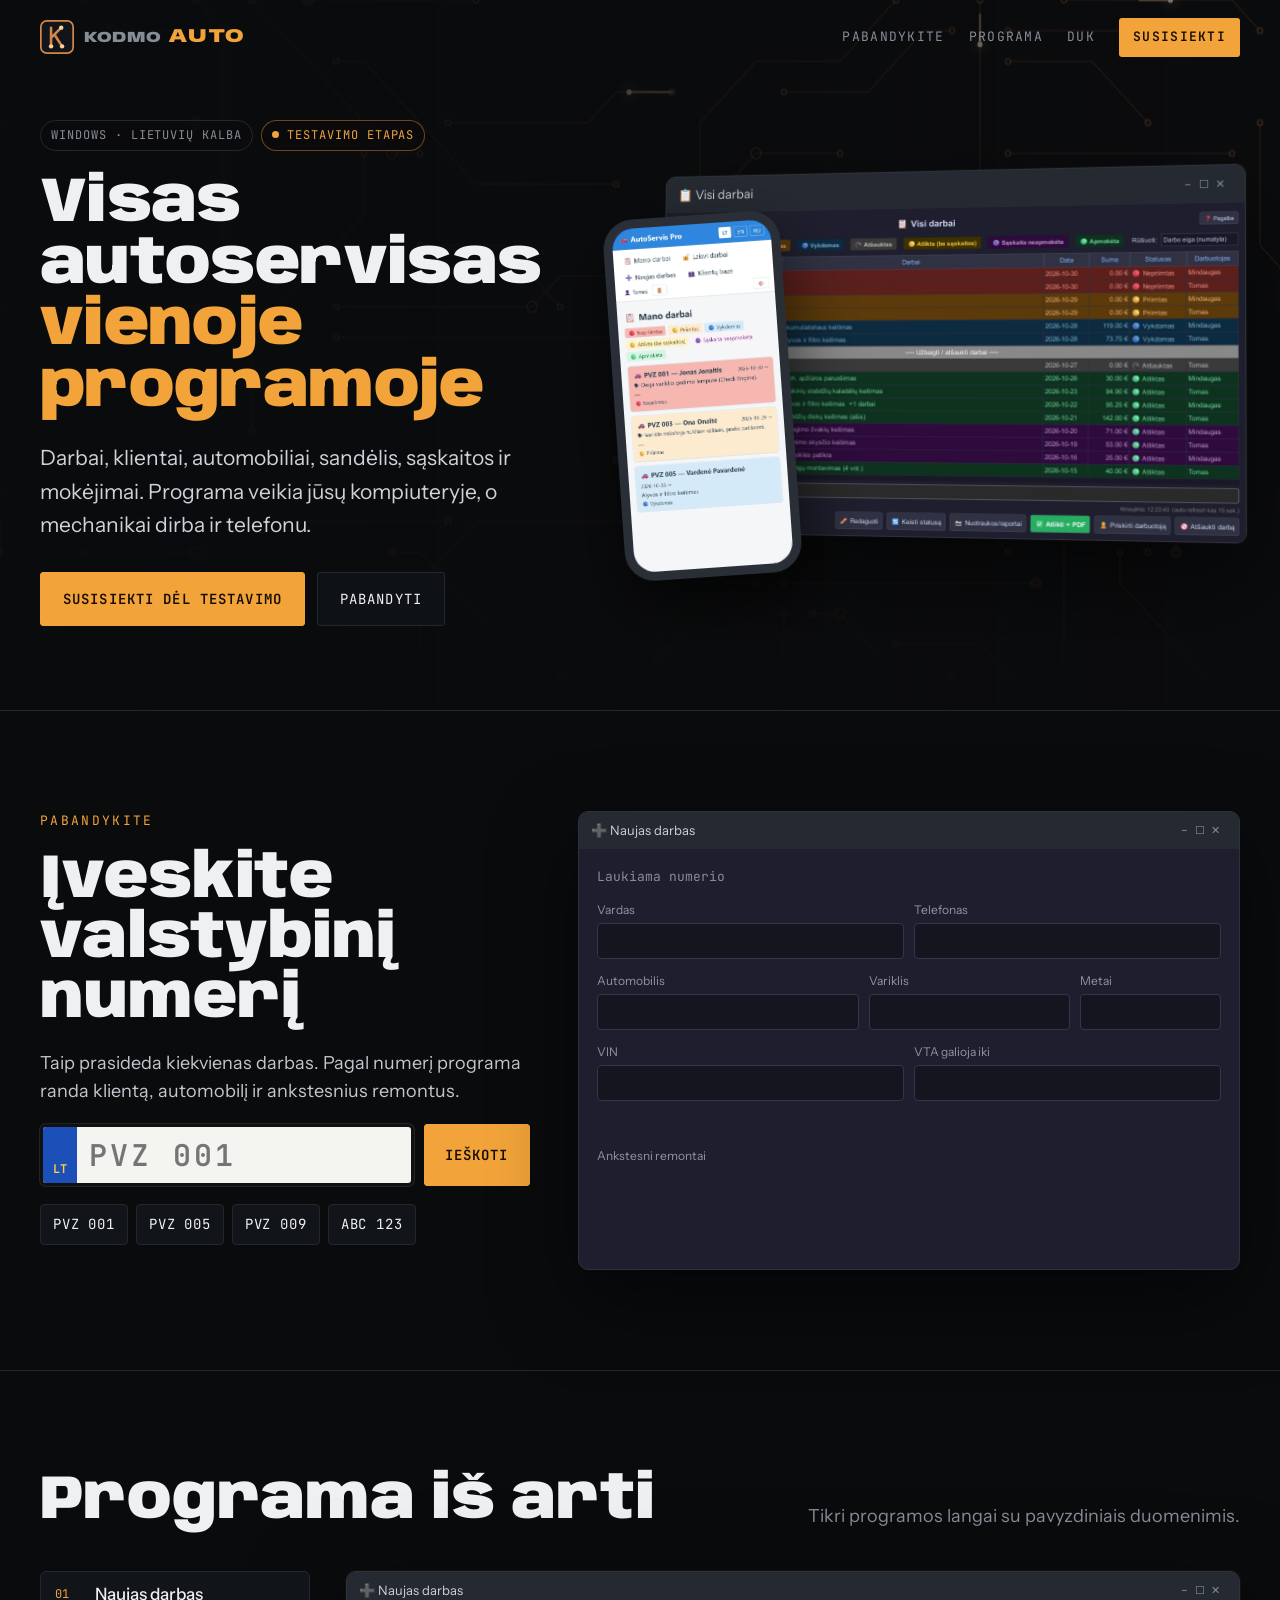
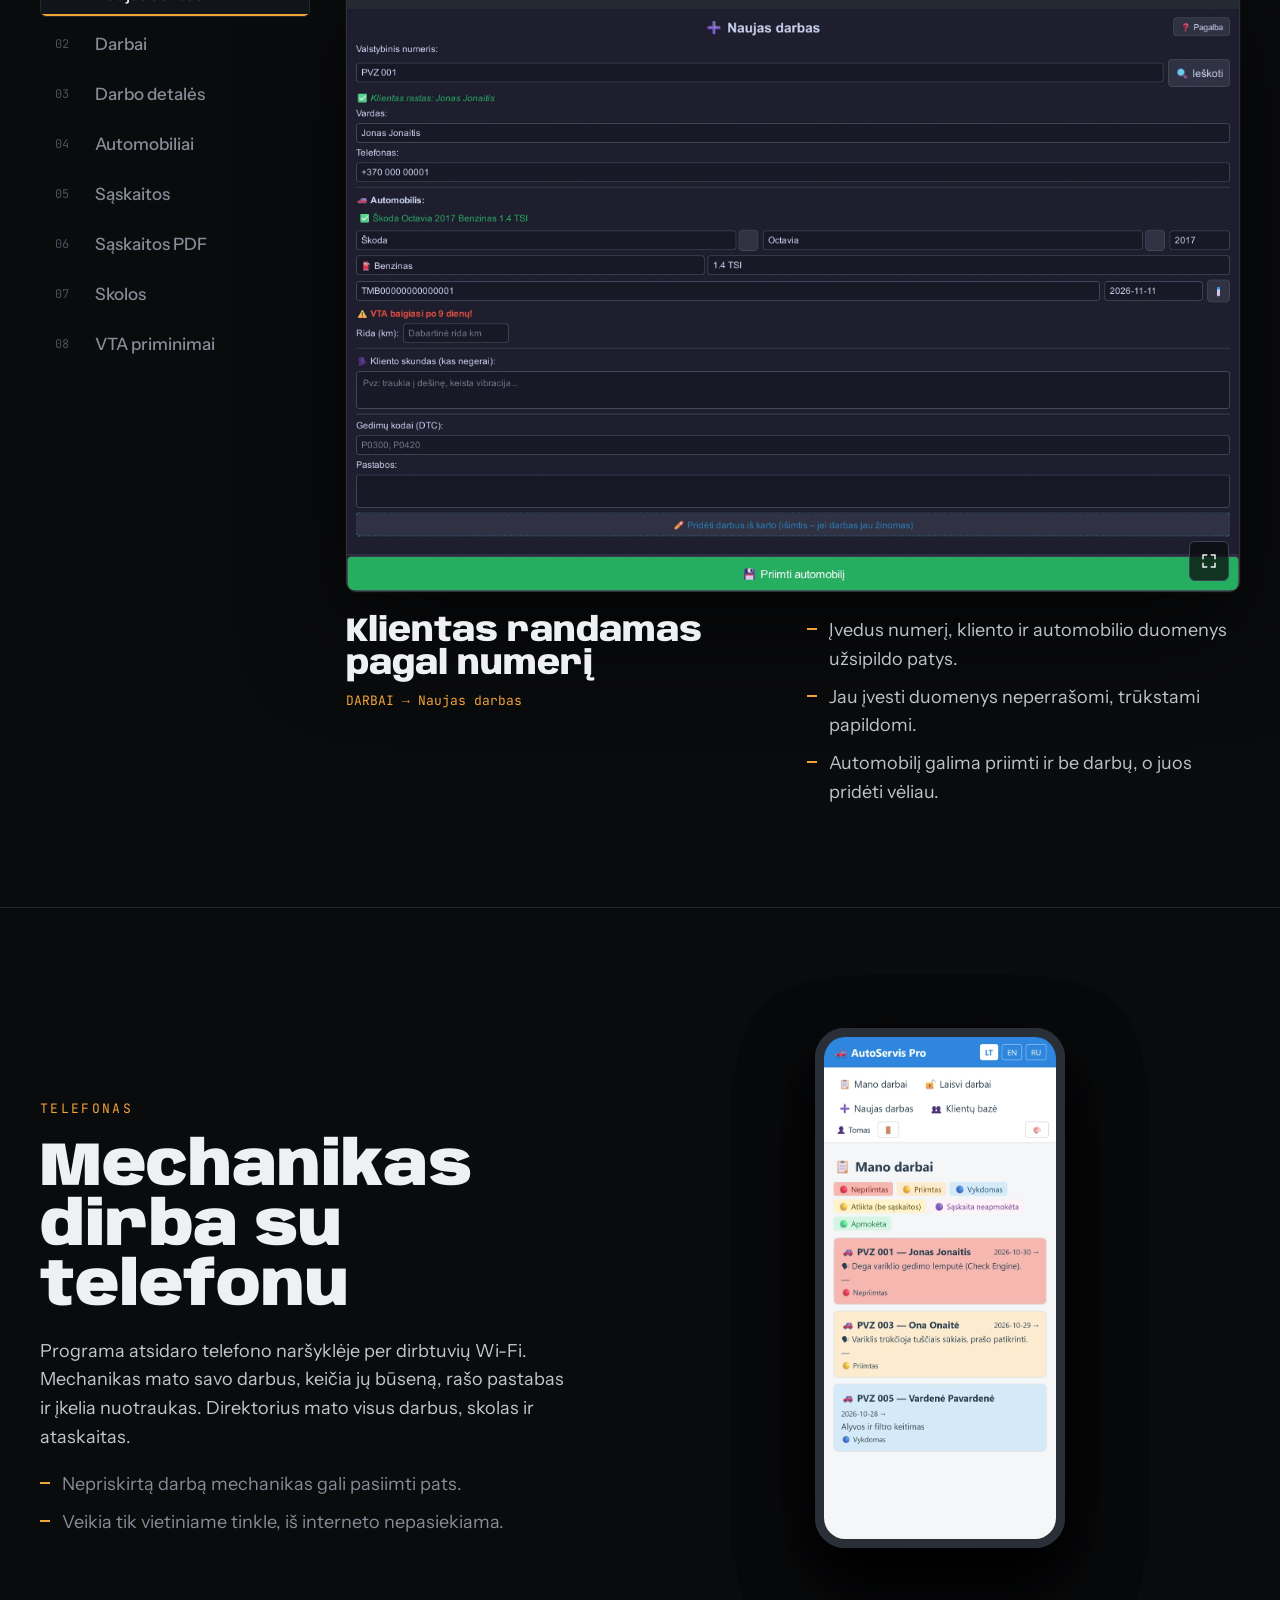
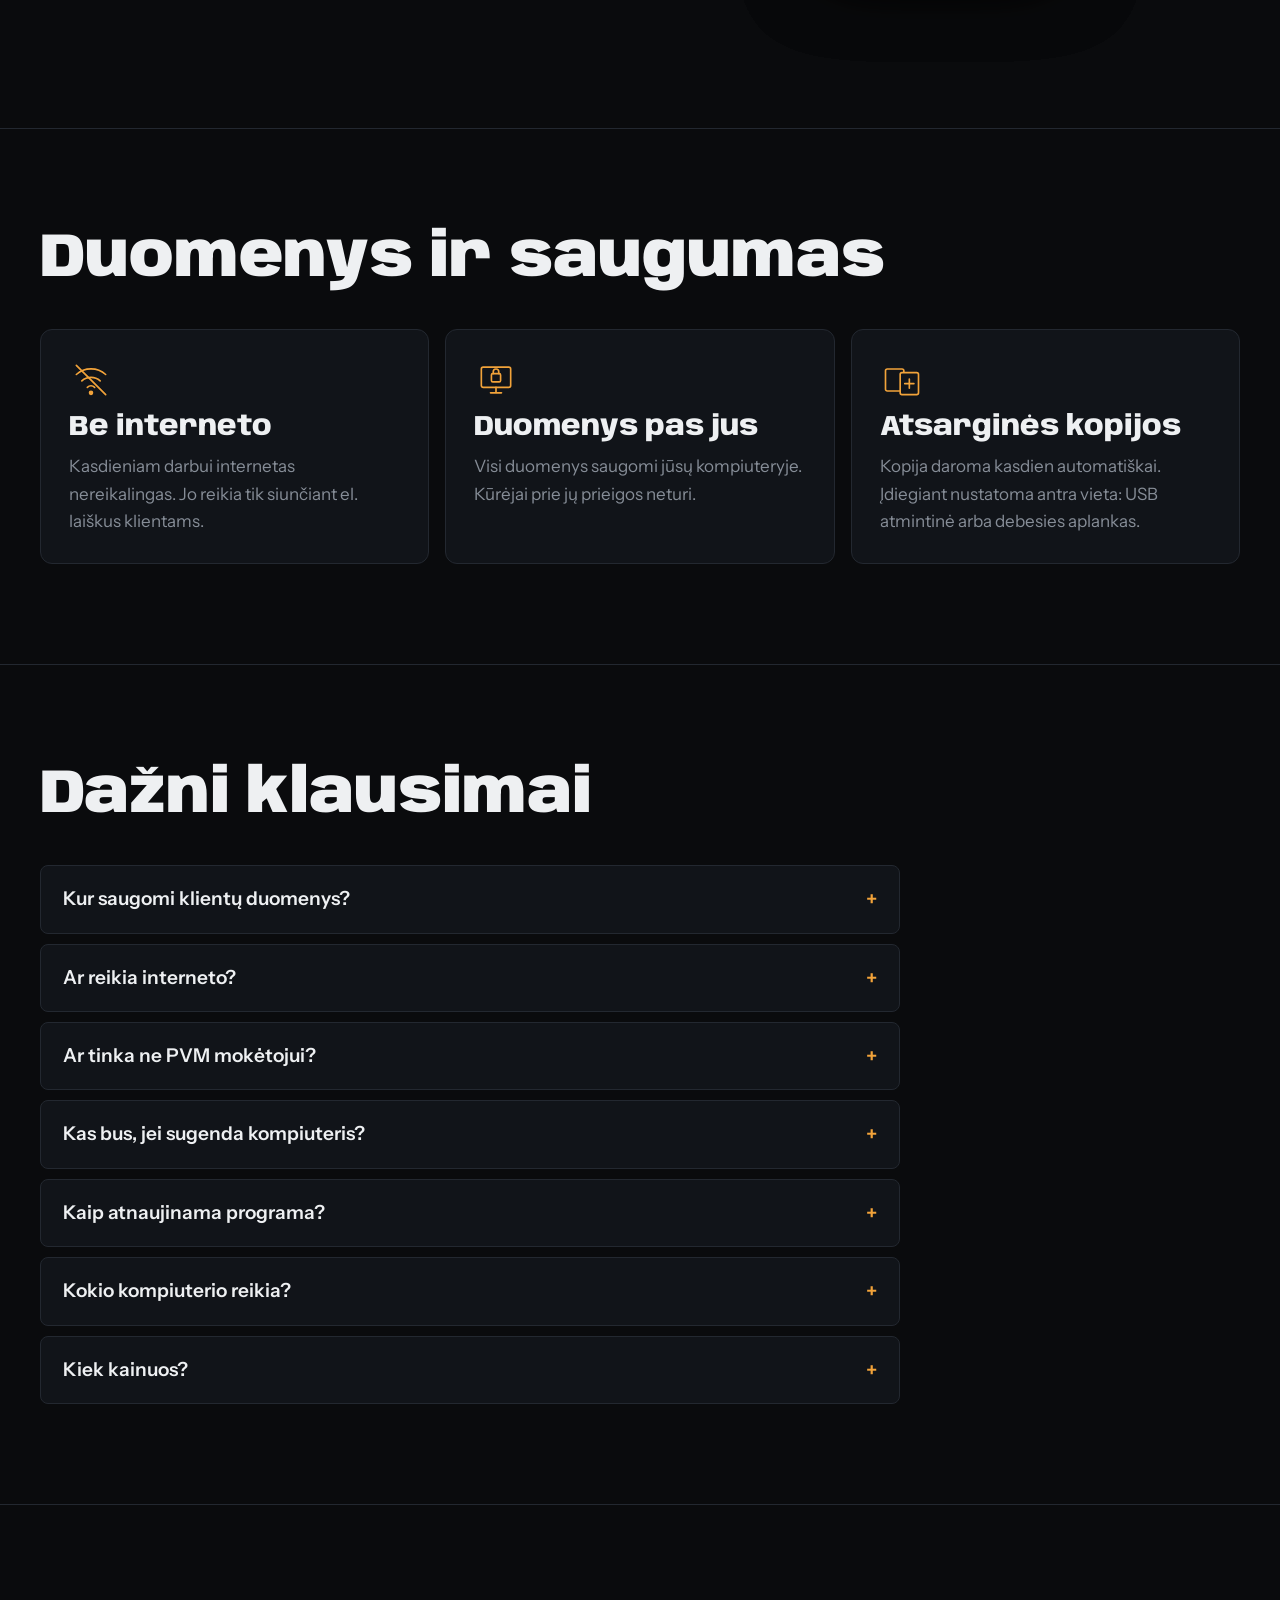
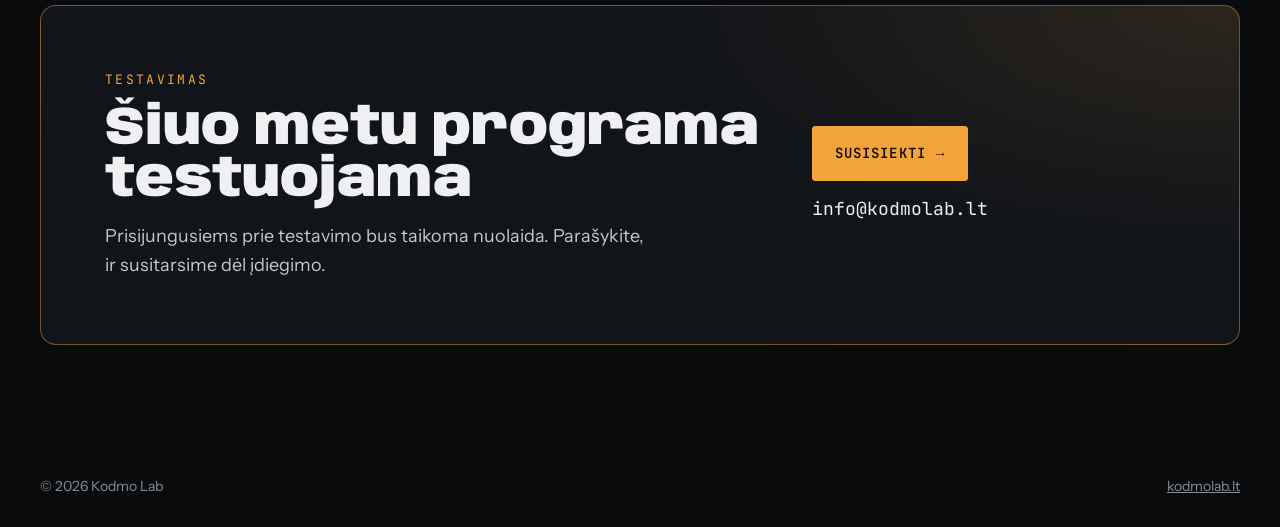
==== commit af0043c3: "Ženkliukas: favicon.ico, 192 px PNG ir apple-touch-icon Co-Authored-By: Claude Opus 5.5 <noreply@ant" ====
--- a/auto/index.html
+++ b/auto/index.html
@@ -6,7 +6,7 @@
 <title>Kodmo Auto – autoserviso valdymo programa</title>
 <meta name="description" content="Kodmo Auto – autoserviso valdymo programa: darbai, klientai, automobiliai, sandėlis, sąskaitos ir mokėjimai. Veikia jūsų kompiuteryje.">
 <link rel="stylesheet" href="/fonts/fonts.css">
-<link rel="icon" href="/favicon.svg" type="image/svg+xml">
+<link rel="icon" href="/favicon.ico" sizes="48x48"><link rel="icon" href="/favicon.svg" type="image/svg+xml"><link rel="icon" href="/icon-192.png" type="image/png" sizes="192x192"><link rel="apple-touch-icon" href="/apple-touch-icon.png">
 <meta property="og:type" content="website">
 <meta property="og:title" content="Kodmo Auto – autoserviso valdymo programa">
 <meta property="og:description" content="Darbai, klientai, automobiliai, sandėlis, sąskaitos ir mokėjimai vienoje programoje. Veikia jūsų kompiuteryje.">
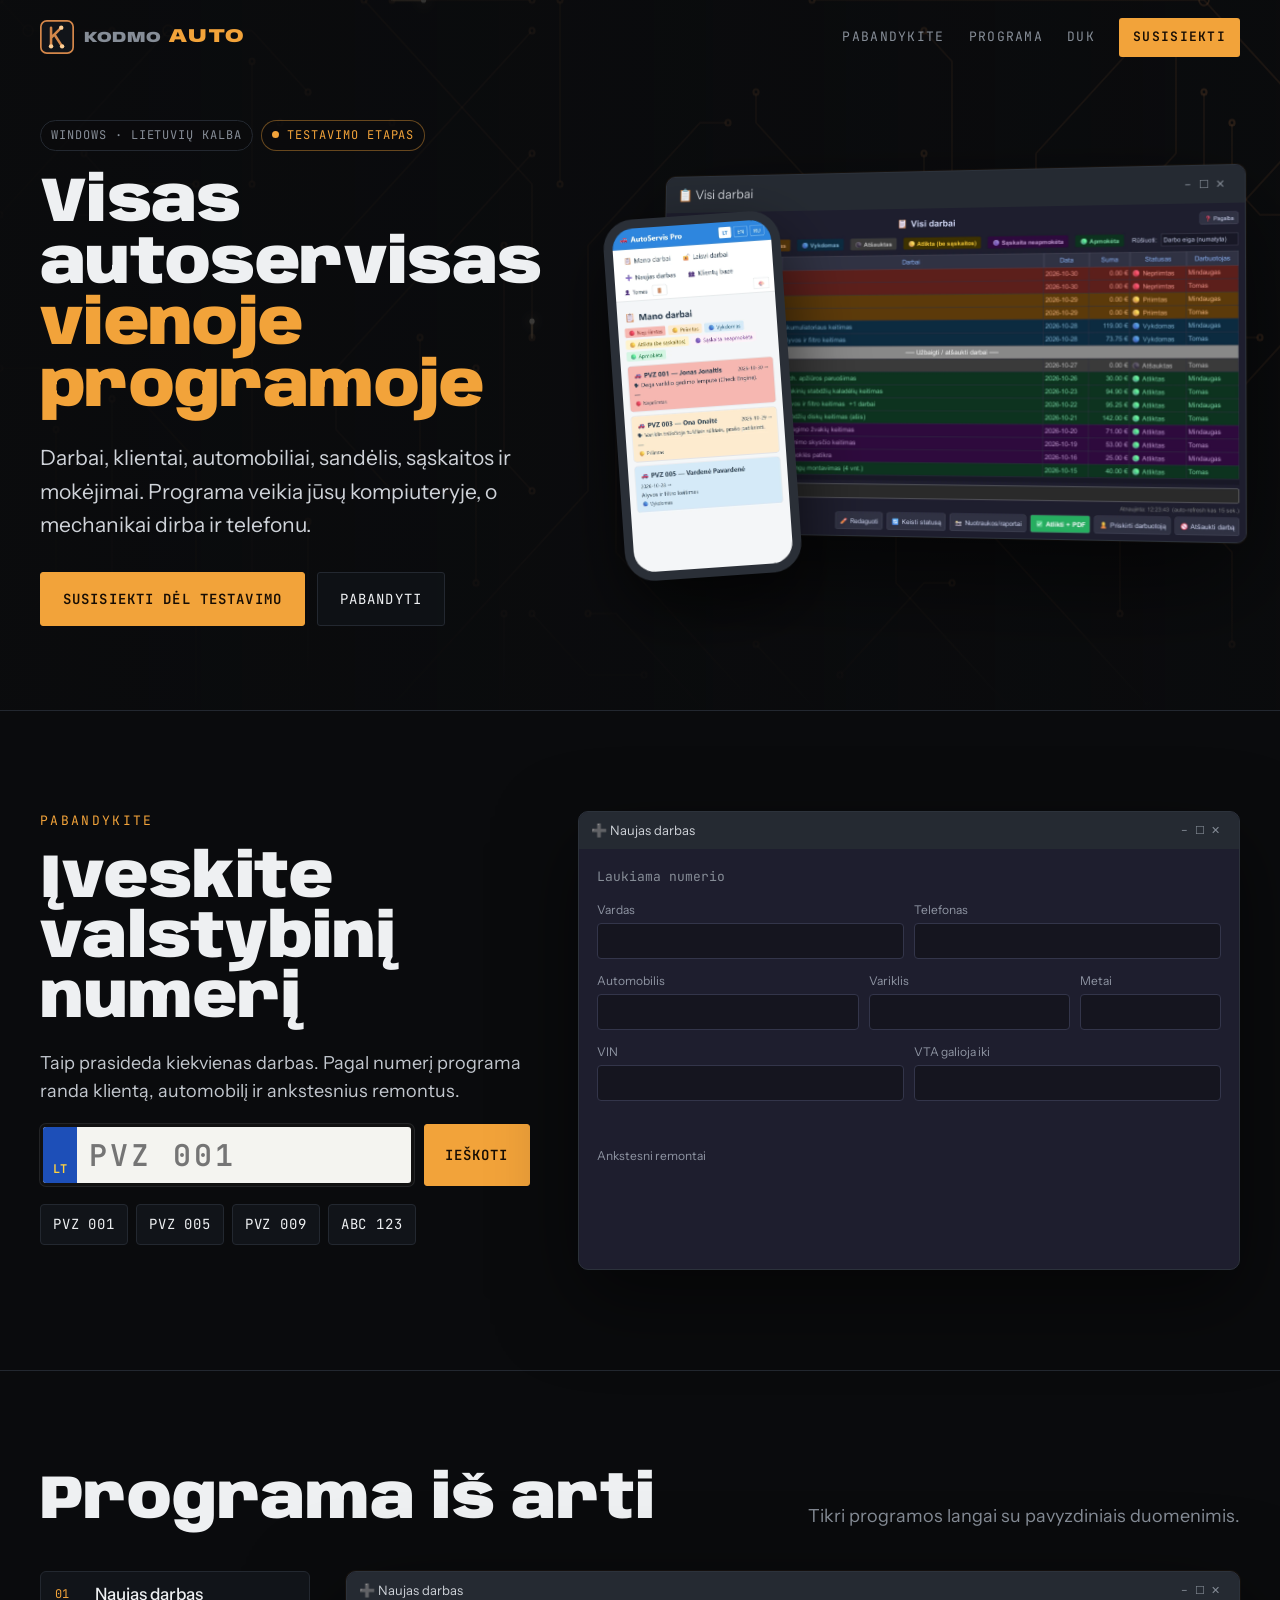
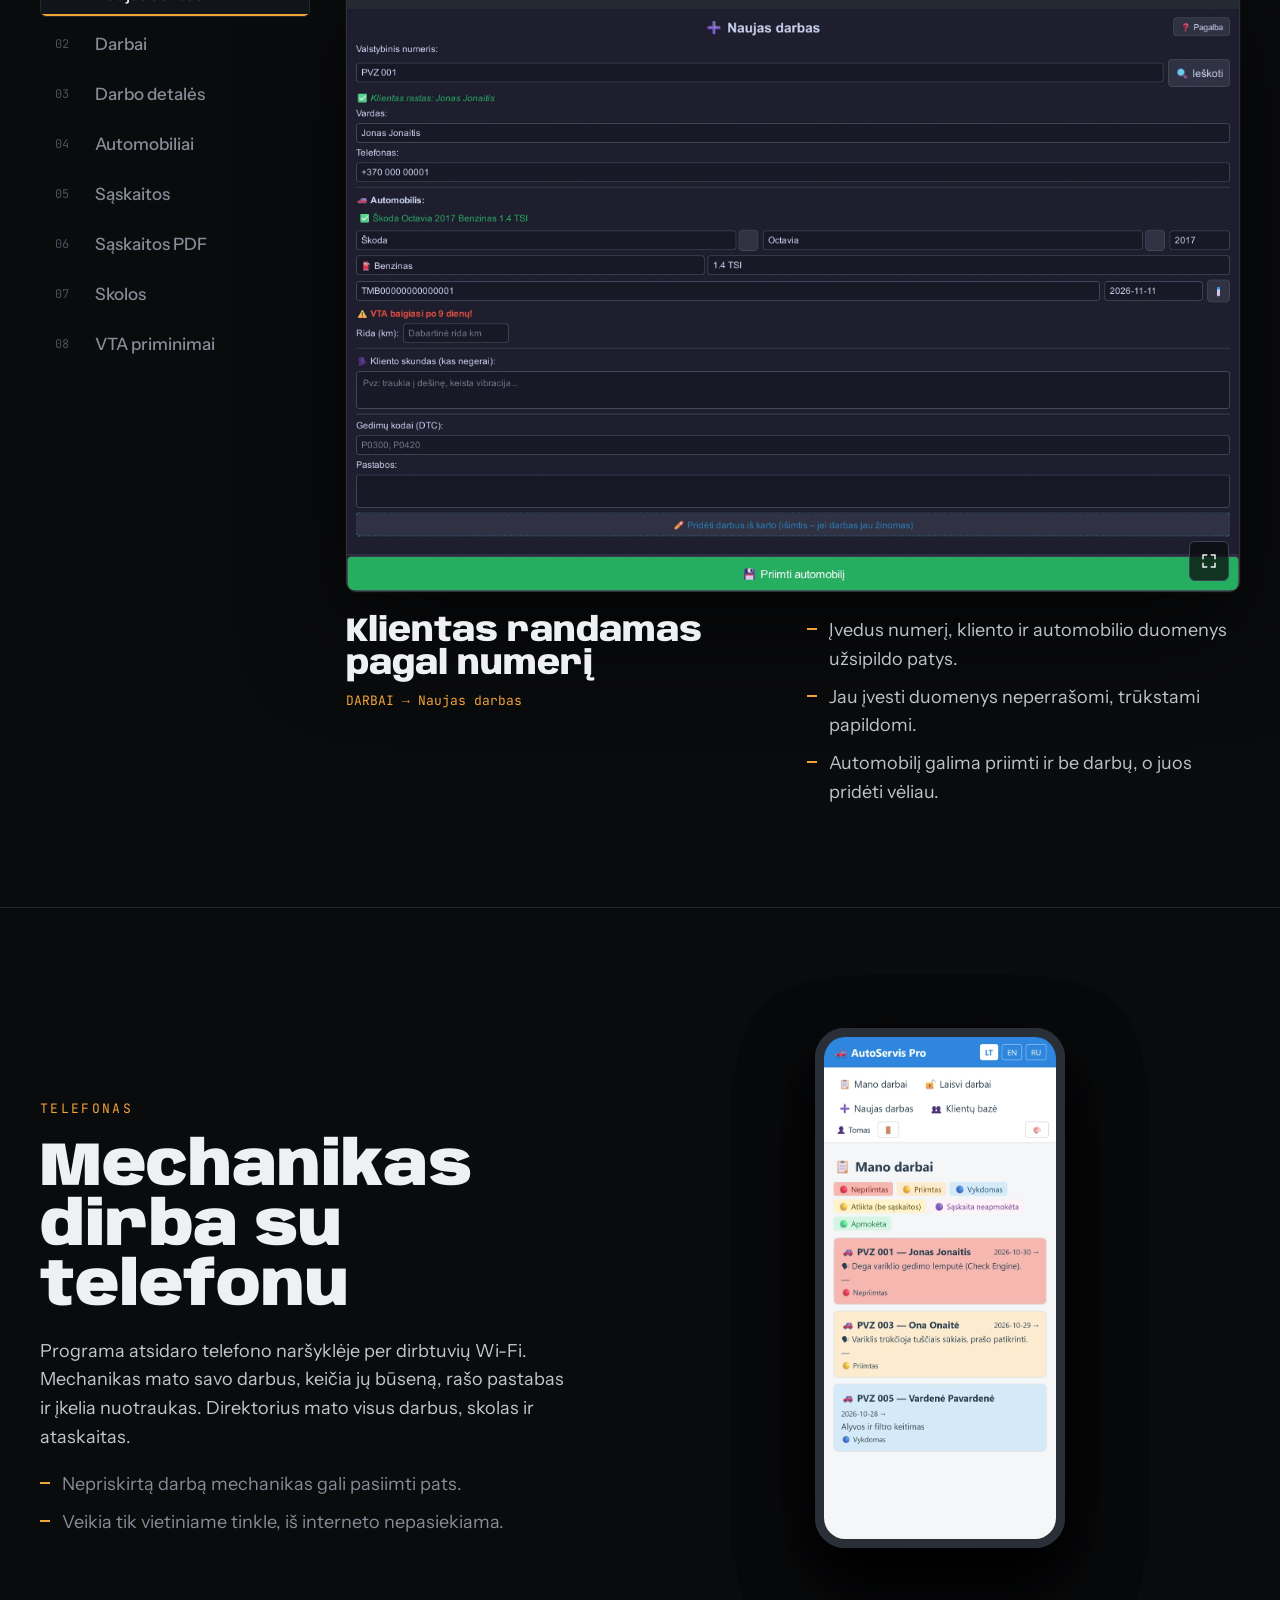
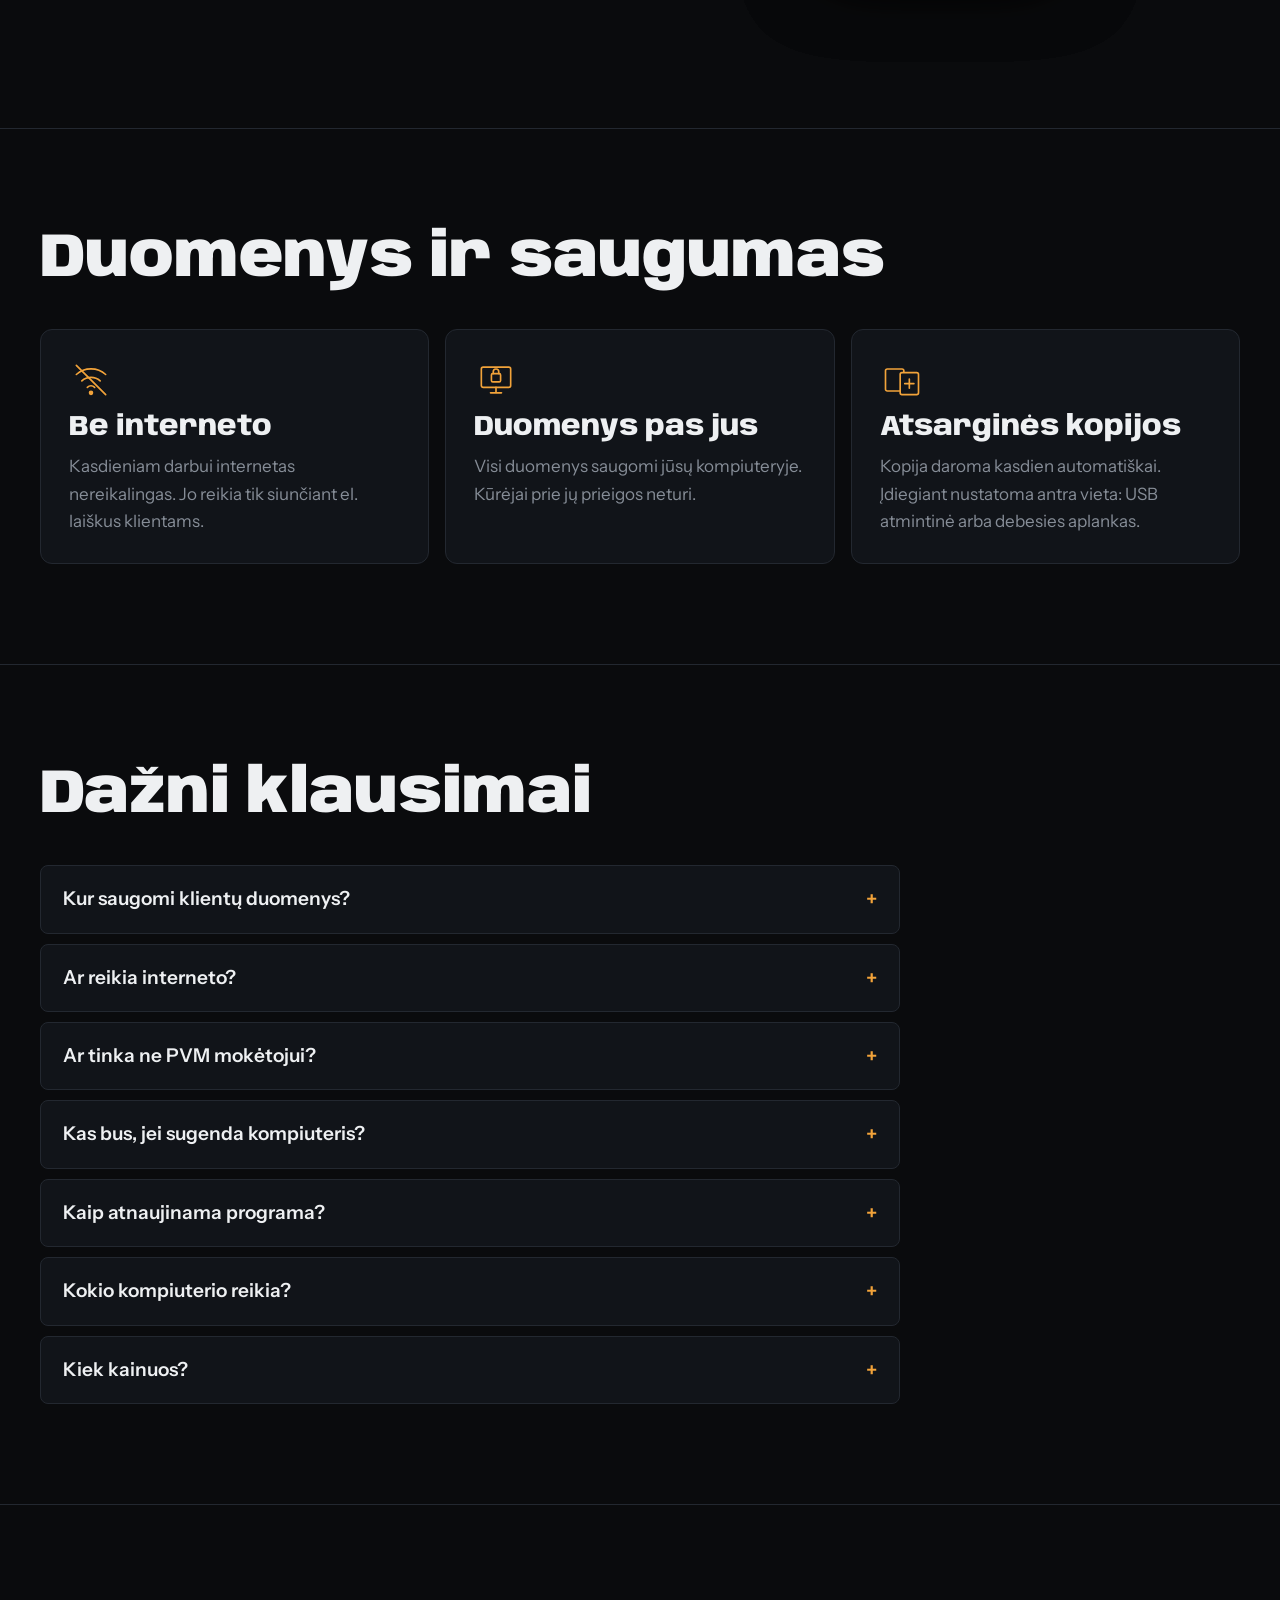
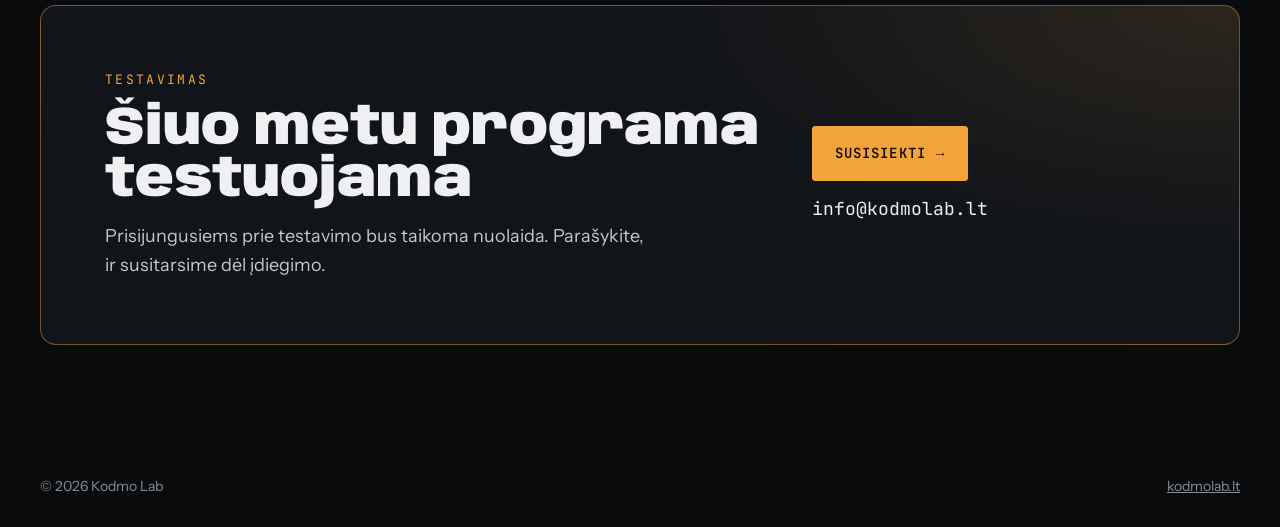
==== commit 698c96db: "Antraštės tarpai paieškai; schema.org aprašai (Organization, SoftwareApplication) Co-Authored-By: Cl" ====
--- a/auto/index.html
+++ b/auto/index.html
@@ -246,6 +246,7 @@
   *,*::before,*::after{animation:none!important;transition:none!important}
 }
 </style>
+<script type="application/ld+json">{"@context": "https://schema.org", "@type": "SoftwareApplication", "name": "Kodmo Auto", "url": "https://kodmolab.lt/auto/", "applicationCategory": "BusinessApplication", "operatingSystem": "Windows", "description": "Autoserviso valdymo programa: darbai, klientai, automobiliai, sandėlis, sąskaitos ir mokėjimai. Veikia kompiuteryje, ir be interneto.", "publisher": {"@type": "Organization", "name": "Kodmo Lab", "url": "https://kodmolab.lt/"}}</script>
 </head>
 <body>
 
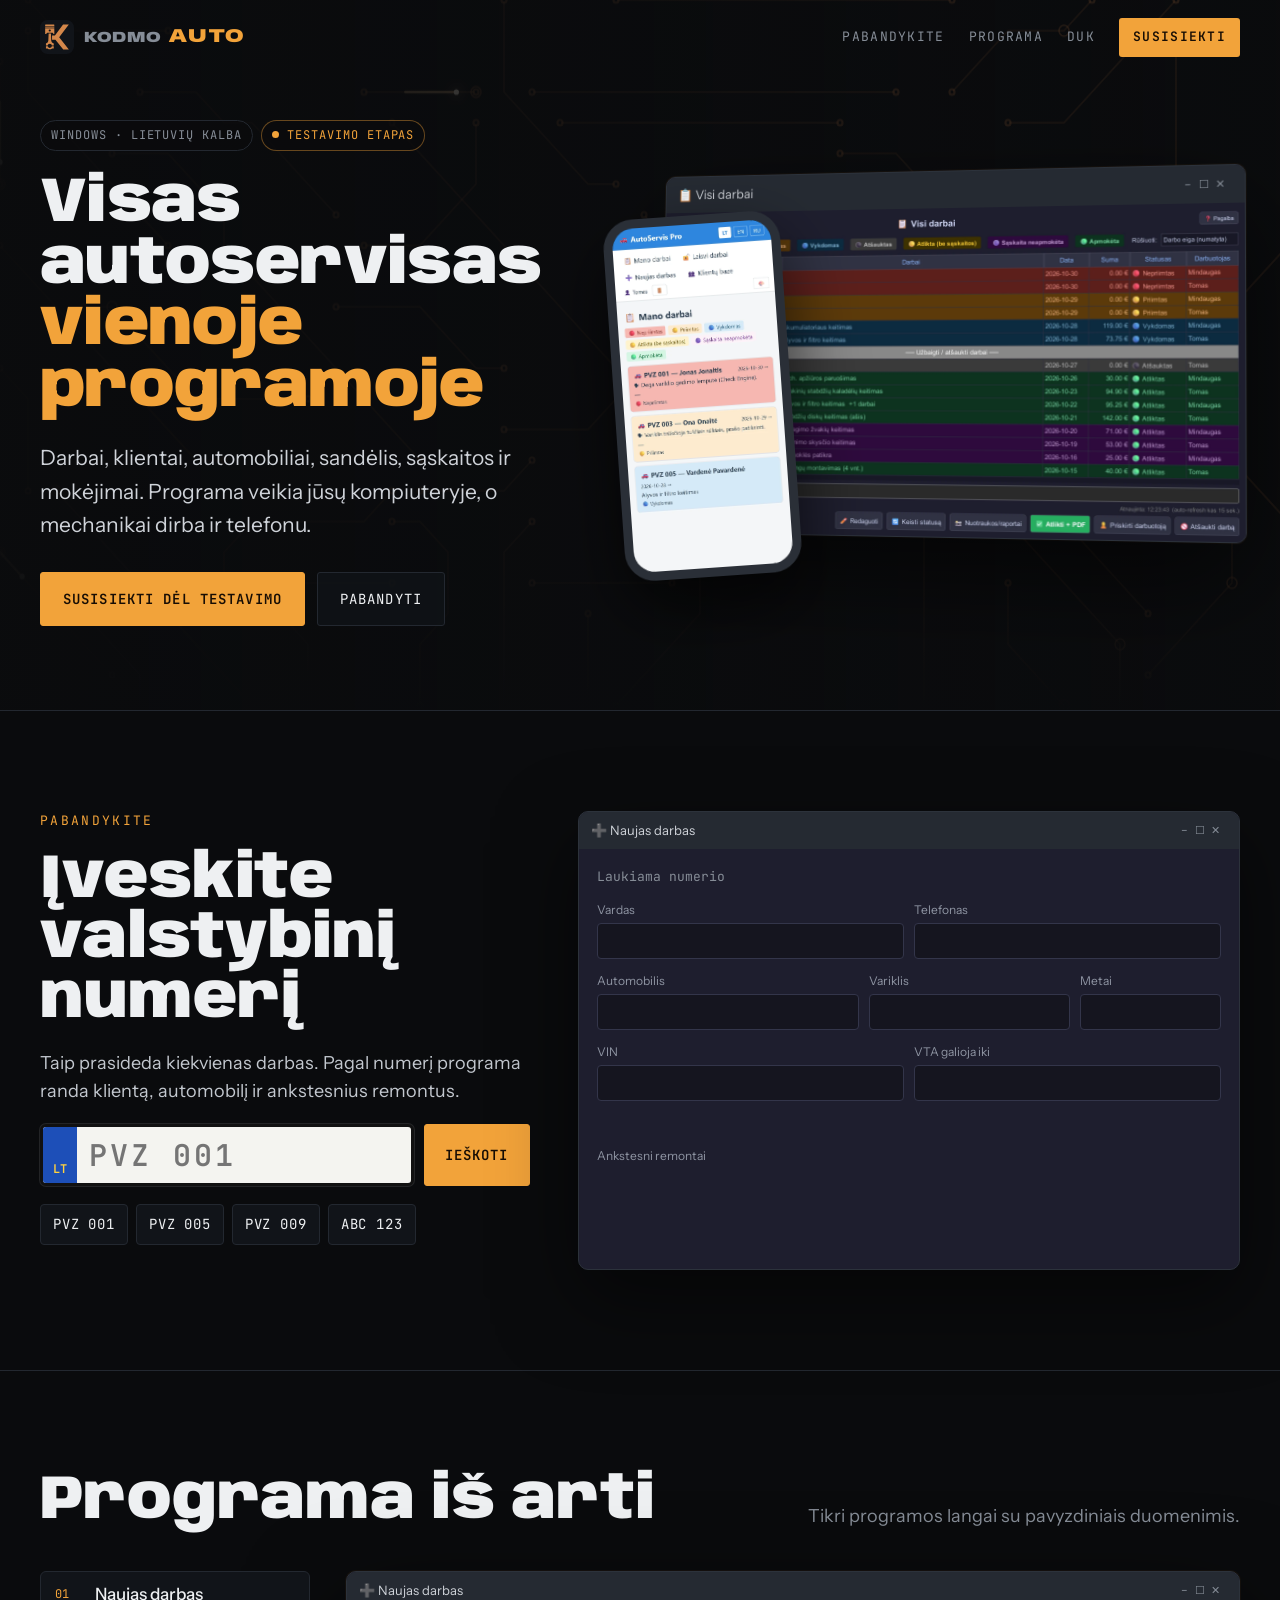
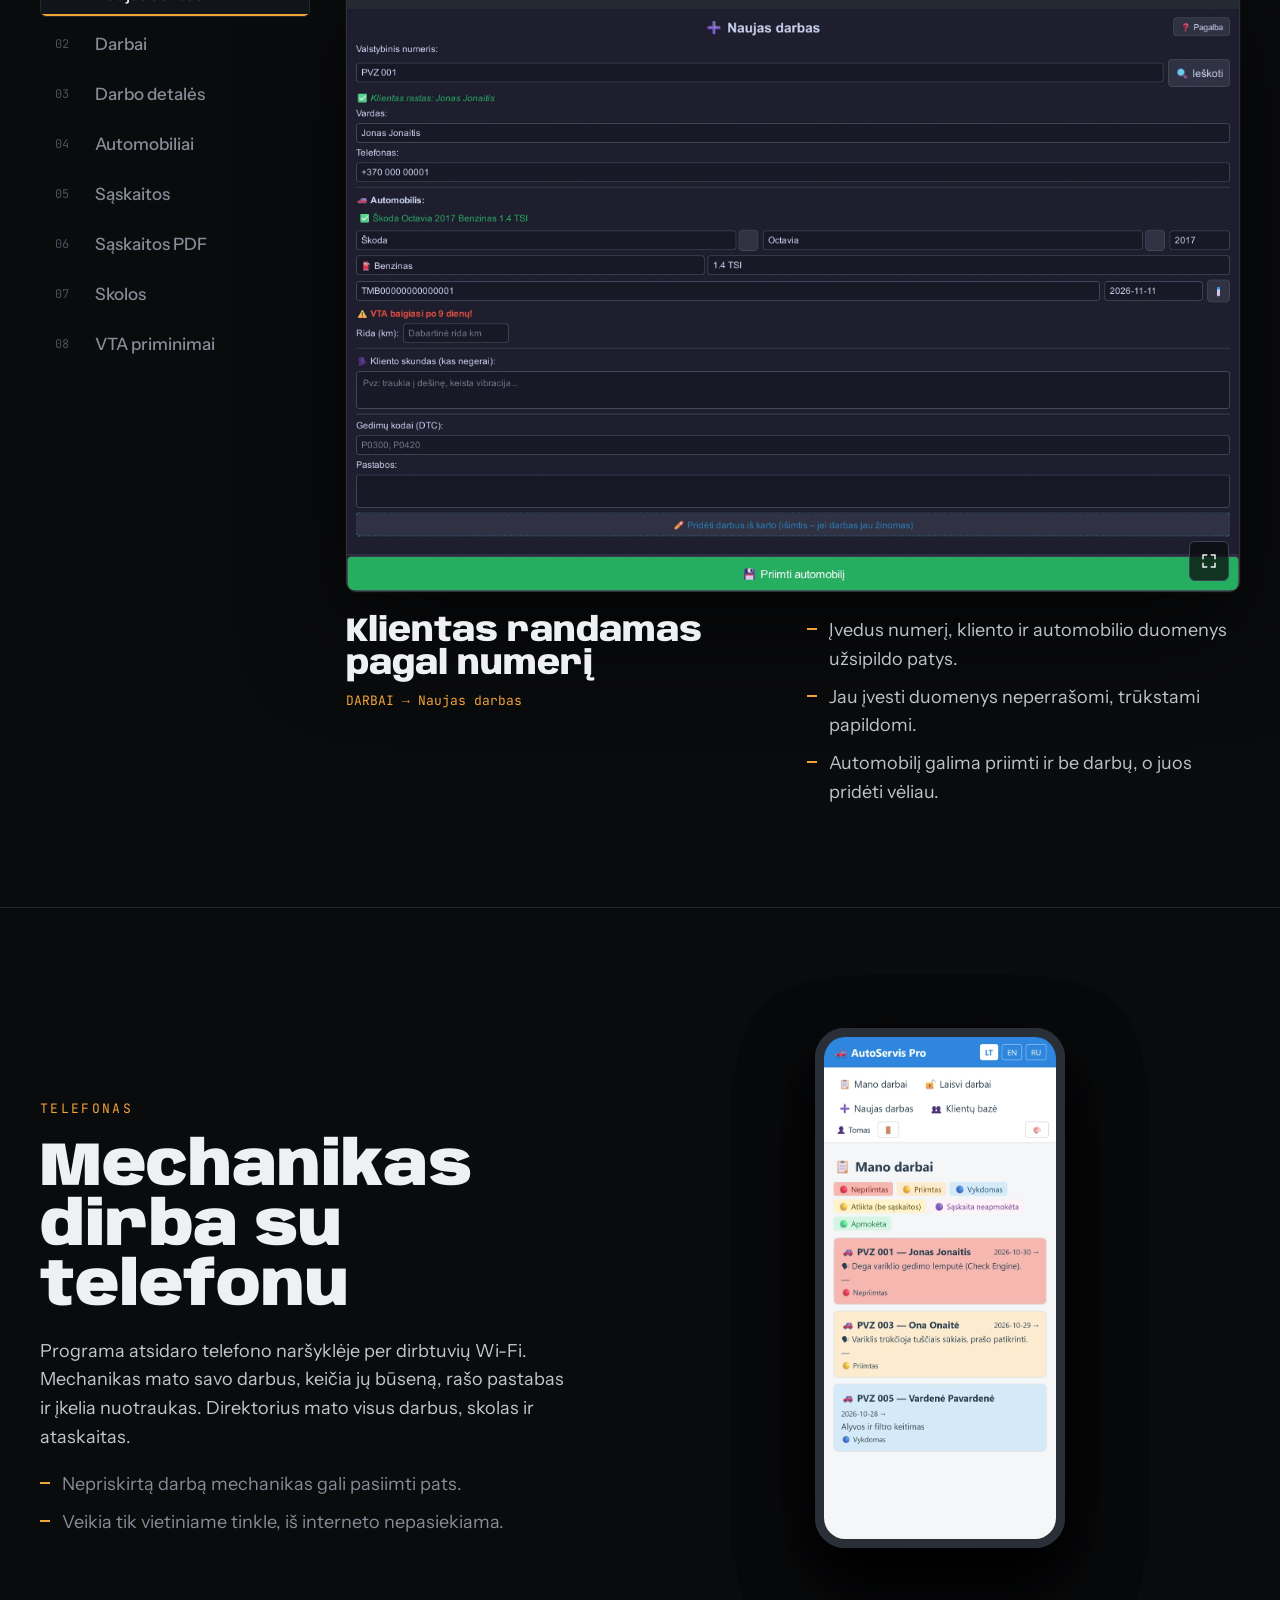
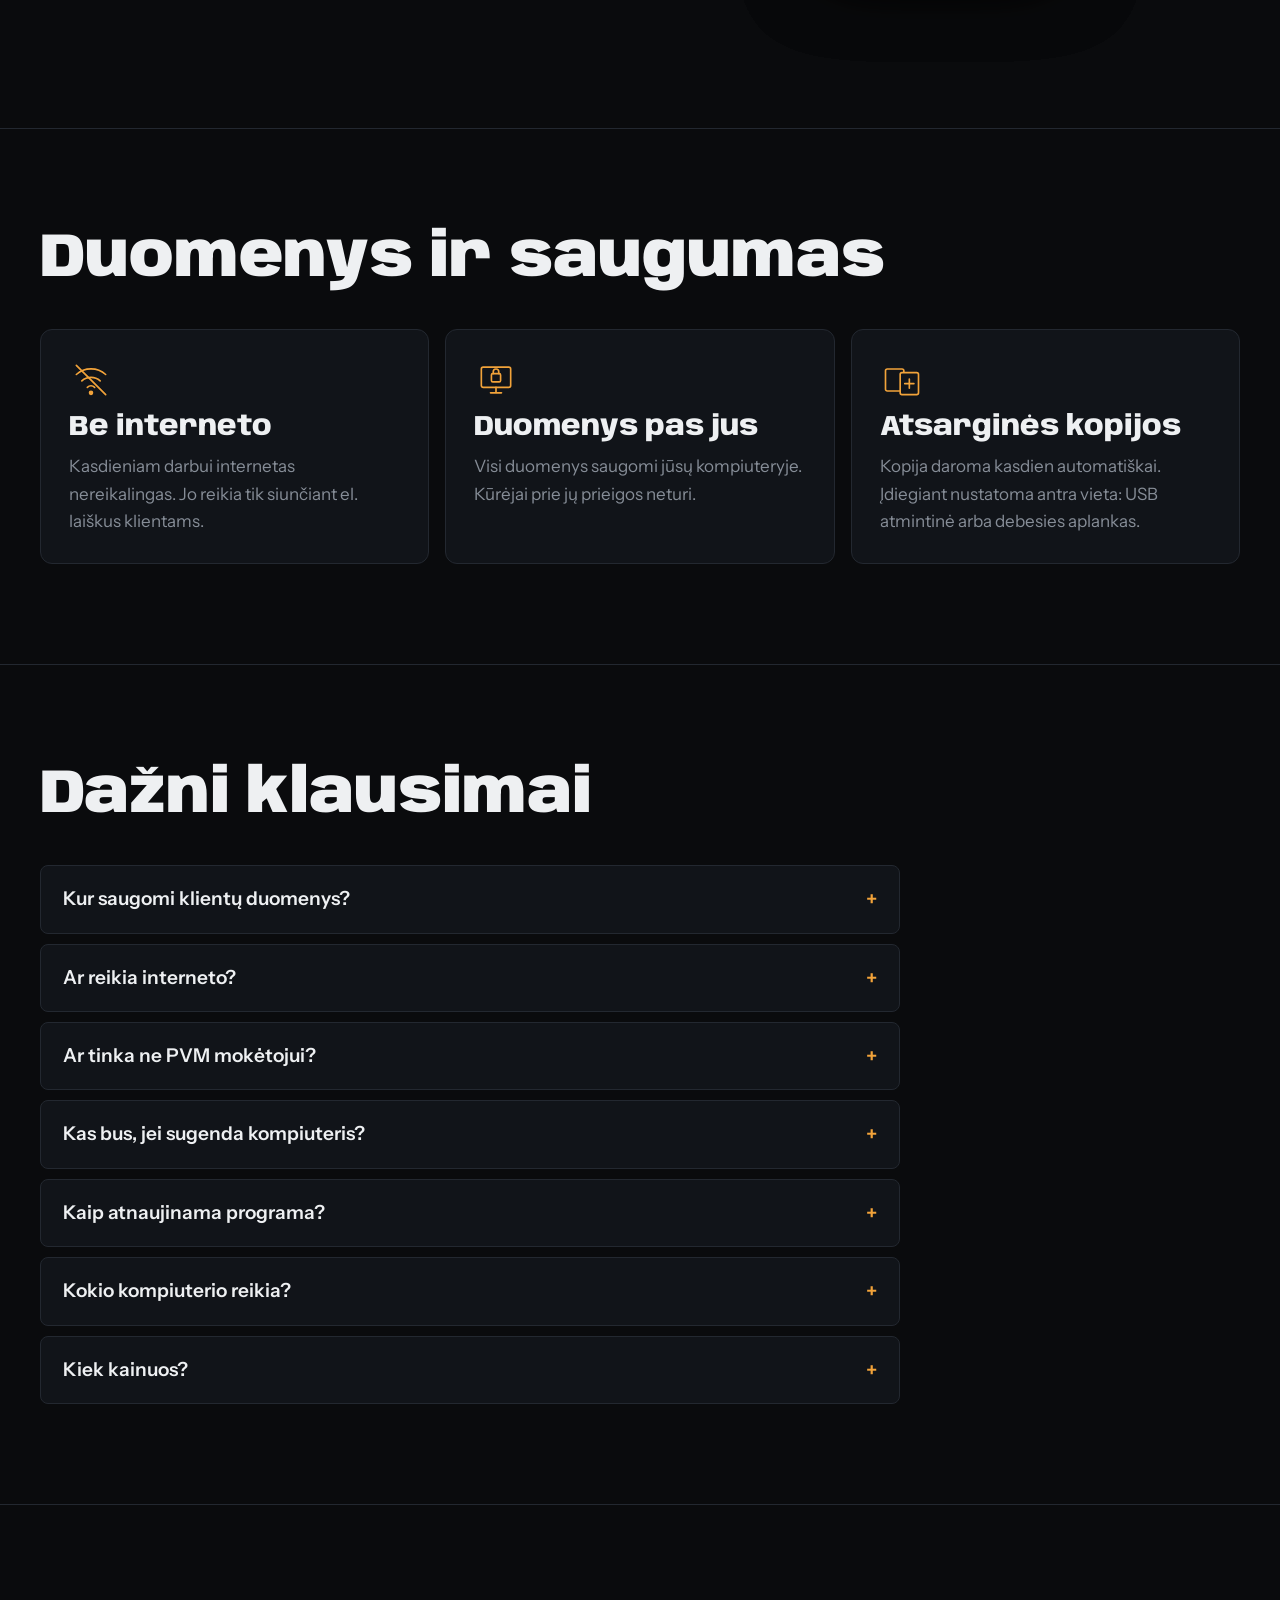
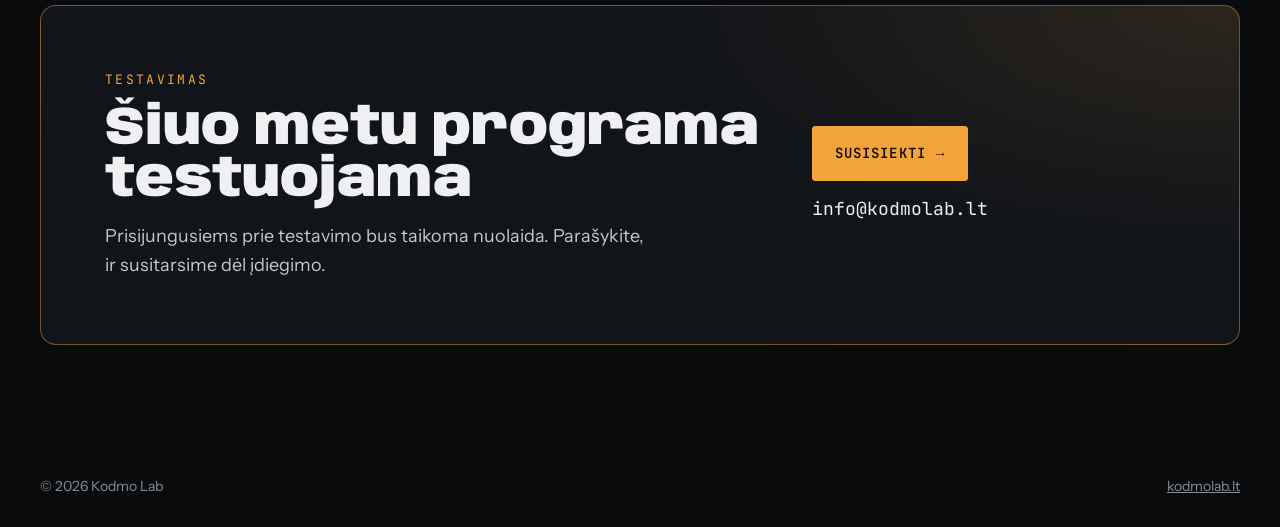
==== commit 35407f82: "Kodmo Auto logotipas: ženkliukas meniu ir naršyklės skirtuke, logo failai /auto/logo/ Co-Authored-By" ====
--- a/auto/index.html
+++ b/auto/index.html
@@ -6,7 +6,7 @@
 <title>Kodmo Auto – autoserviso valdymo programa</title>
 <meta name="description" content="Kodmo Auto – autoserviso valdymo programa: darbai, klientai, automobiliai, sandėlis, sąskaitos ir mokėjimai. Veikia jūsų kompiuteryje.">
 <link rel="stylesheet" href="/fonts/fonts.css">
-<link rel="icon" href="/favicon.ico" sizes="48x48"><link rel="icon" href="/favicon.svg" type="image/svg+xml"><link rel="icon" href="/icon-192.png" type="image/png" sizes="192x192"><link rel="apple-touch-icon" href="/apple-touch-icon.png">
+<link rel="icon" href="/auto/favicon.ico" sizes="48x48"><link rel="icon" href="/auto/favicon.svg" type="image/svg+xml"><link rel="icon" href="/auto/icon-192.png" type="image/png" sizes="192x192"><link rel="apple-touch-icon" href="/auto/apple-touch-icon.png">
 <meta property="og:type" content="website">
 <meta property="og:title" content="Kodmo Auto – autoserviso valdymo programa">
 <meta property="og:description" content="Darbai, klientai, automobiliai, sandėlis, sąskaitos ir mokėjimai vienoje programoje. Veikia jūsų kompiuteryje.">
@@ -246,14 +246,22 @@
   *,*::before,*::after{animation:none!important;transition:none!important}
 }
 </style>
-<script type="application/ld+json">{"@context": "https://schema.org", "@type": "SoftwareApplication", "name": "Kodmo Auto", "url": "https://kodmolab.lt/auto/", "applicationCategory": "BusinessApplication", "operatingSystem": "Windows", "description": "Autoserviso valdymo programa: darbai, klientai, automobiliai, sandėlis, sąskaitos ir mokėjimai. Veikia kompiuteryje, ir be interneto.", "publisher": {"@type": "Organization", "name": "Kodmo Lab", "url": "https://kodmolab.lt/"}}</script>
+<script type="application/ld+json">{"@context": "https://schema.org", "@type": "SoftwareApplication", "name": "Kodmo Auto", "url": "https://kodmolab.lt/auto/", "applicationCategory": "BusinessApplication", "operatingSystem": "Windows", "description": "Autoserviso valdymo programa: darbai, klientai, automobiliai, sandėlis, sąskaitos ir mokėjimai. Veikia kompiuteryje, ir be interneto.", "image":"https://kodmolab.lt/auto/icon-192.png","publisher": {"@type": "Organization", "name": "Kodmo Lab", "url": "https://kodmolab.lt/"}}</script>
 </head>
 <body>
 
 <nav>
   <div class="wrap">
     <a class="brand" id="homeLink" href="#" aria-label="Kodmo Lab pagrindinis puslapis">
-      <svg viewBox="0 0 40 40" aria-hidden="true"><rect x="1" y="1" width="38" height="38" rx="7" fill="#111419" stroke="#d4874a" stroke-width="2"/><path d="M13 9v22M13 21l12-12M17 17l9 14" stroke="#d4874a" stroke-width="3" fill="none" stroke-linecap="round"/><circle cx="25" cy="9" r="2.6" fill="#ffcf96"/><circle cx="26" cy="31" r="2.6" fill="#ffcf96"/><circle cx="13" cy="31" r="2.6" fill="#ffcf96"/></svg>
+      <svg aria-hidden="true" viewBox="0 0 100 100"><rect width="100" height="100" rx="22" fill="#111419"/><g transform="translate(11.005 9.011) scale(0.09973)"><mask id="km1" maskUnits="userSpaceOnUse" x="0" y="0" width="800" height="820">
+  <path fill="#fff" d="M54 40H300a12 12 0 0 1 12 12V325H285Q278 287 258 287H110Q88 287 75 325H42V52a12 12 0 0 1 12-12z"/>
+  <path fill="#fff" d="M145 310H212L222 530Q228 590 295 600V665H65V600Q128 590 134 530z"/>
+  <path fill="#fff" d="M65 685H295V750H245Q178 800 112 750H65z"/>
+  <path fill="#fff" d="M245 365H330L570 42H740L455 415L740 780H575L345 495H245z"/>
+  <g fill="#000"><rect x="30" y="88" width="300" height="17"/><rect x="30" y="135" width="300" height="20"/>
+  <circle cx="177" cy="220" r="32"/><circle cx="178" cy="672" r="62"/></g>
+</mask>
+<rect x="0" y="0" width="800" height="820" fill="#d4874a" mask="url(#km1)"/></g></svg>
       <b>KODMO <span>AUTO</span></b>
     </a>
     <div class="nav-r">
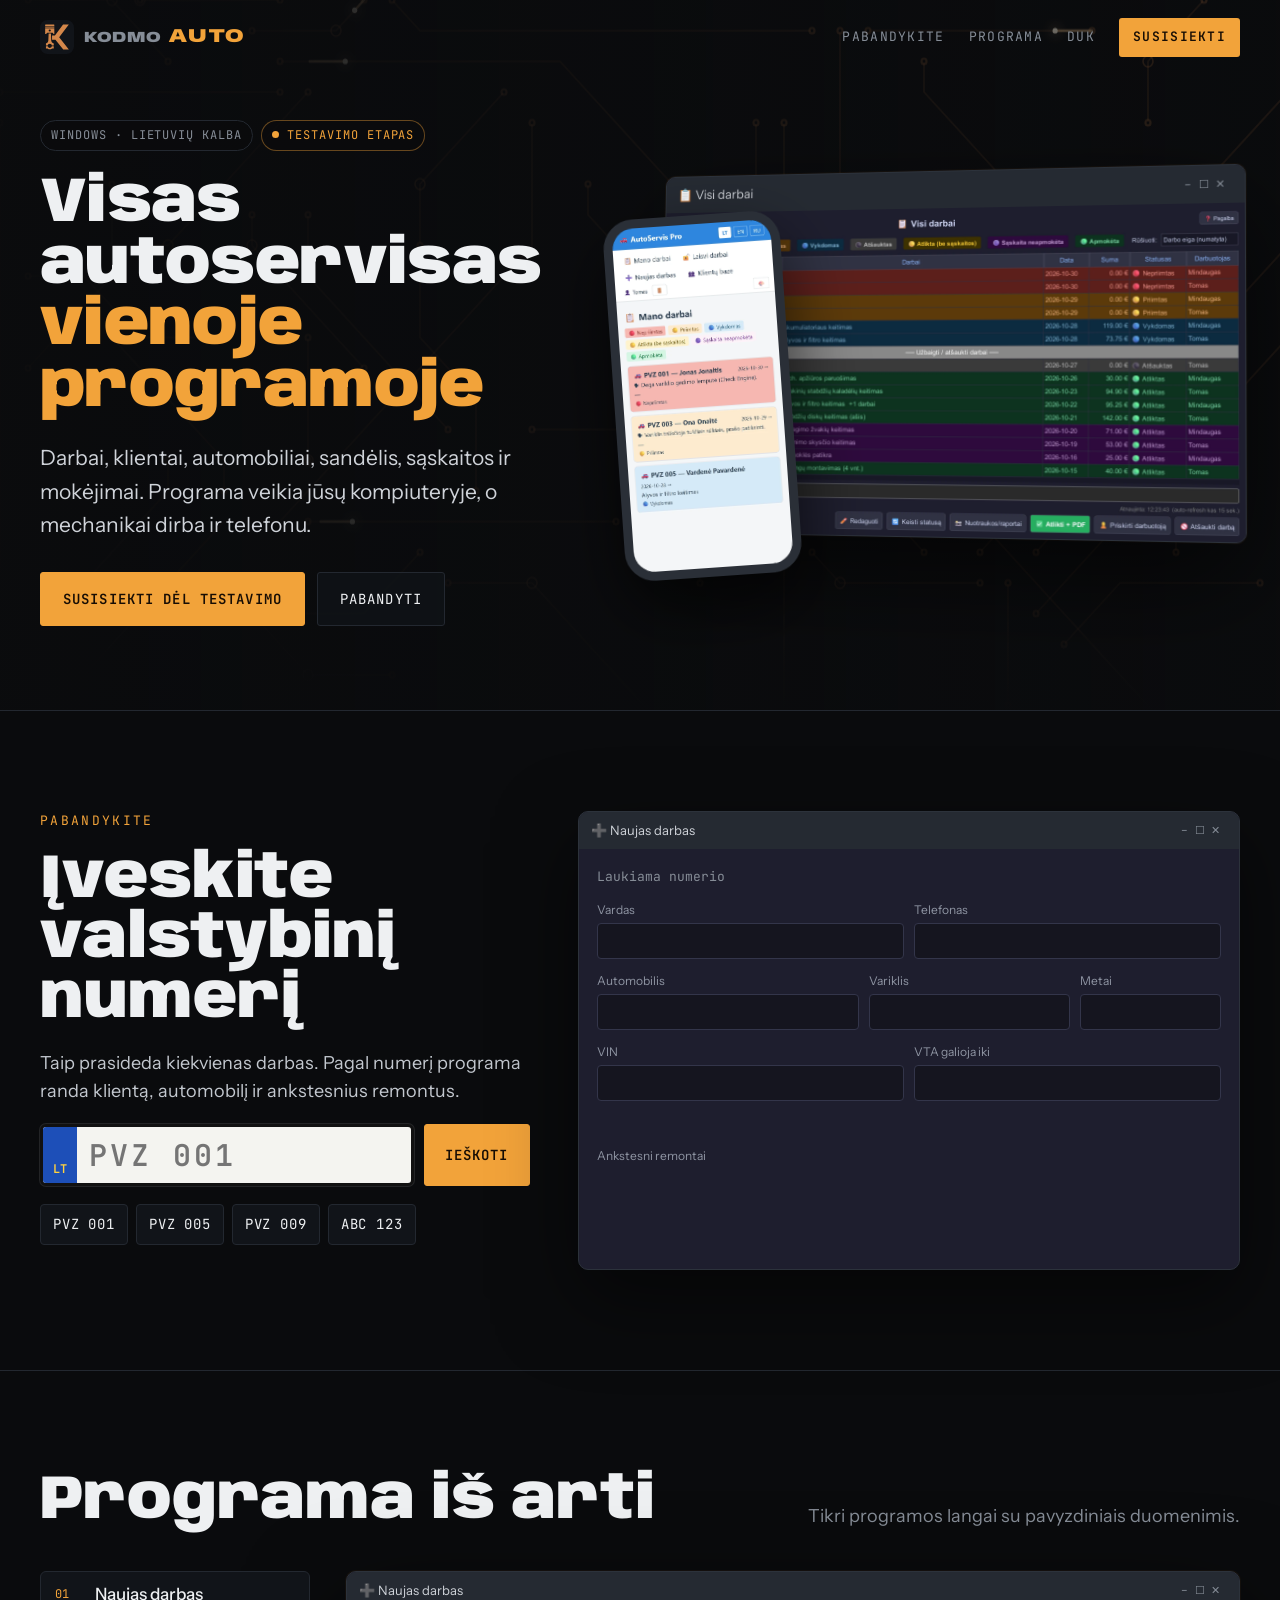
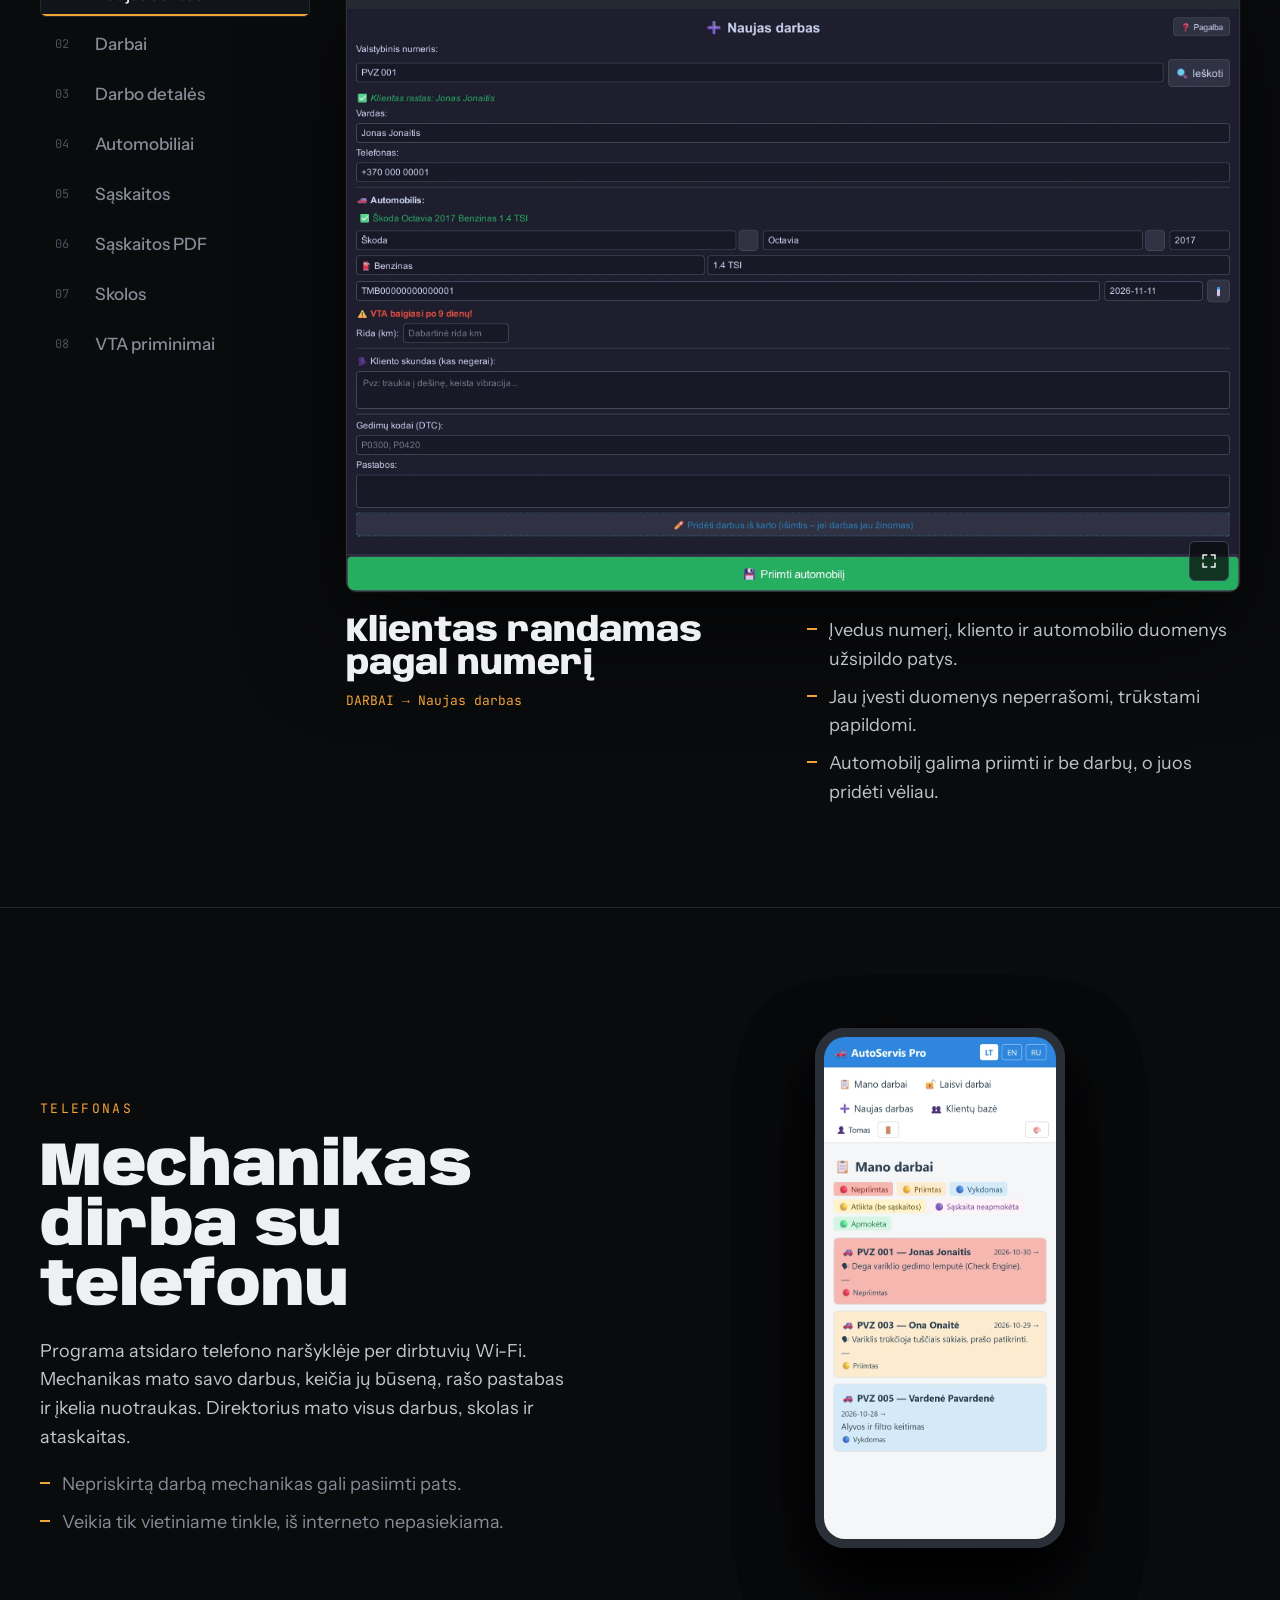
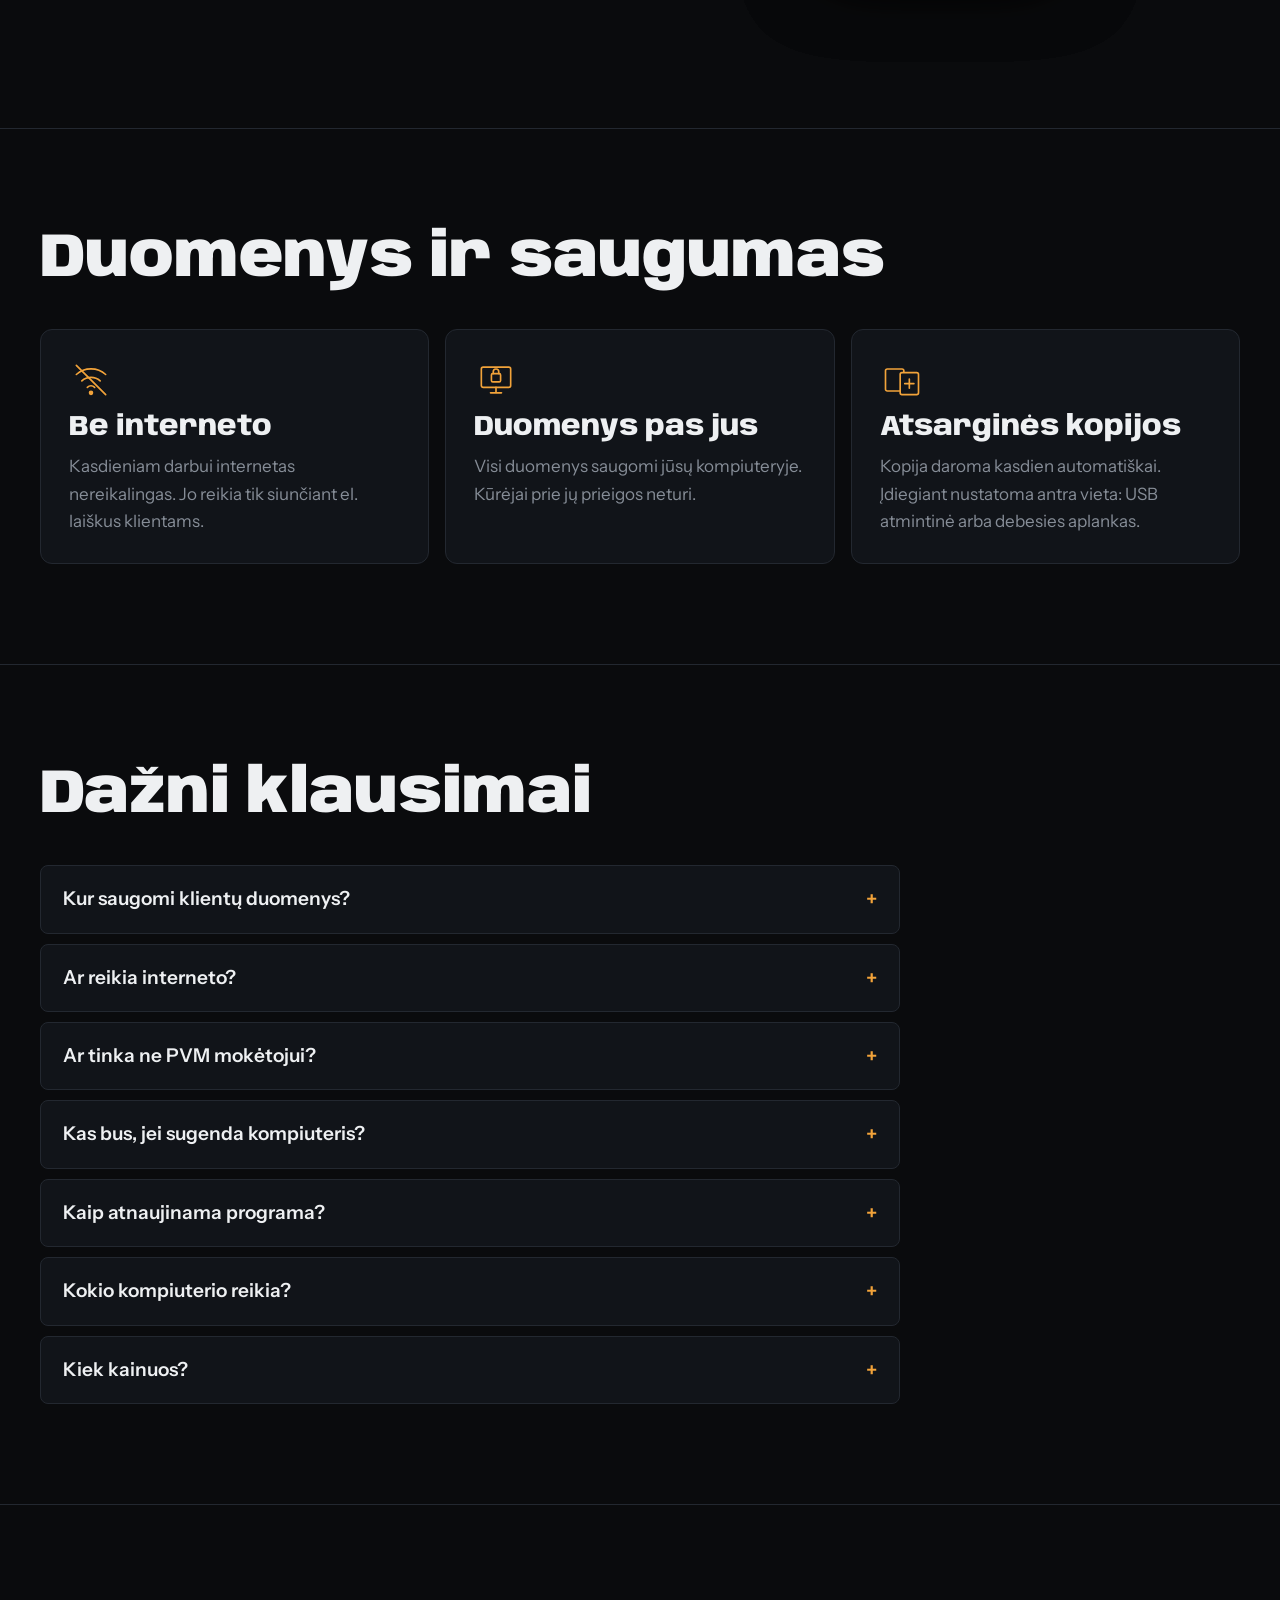
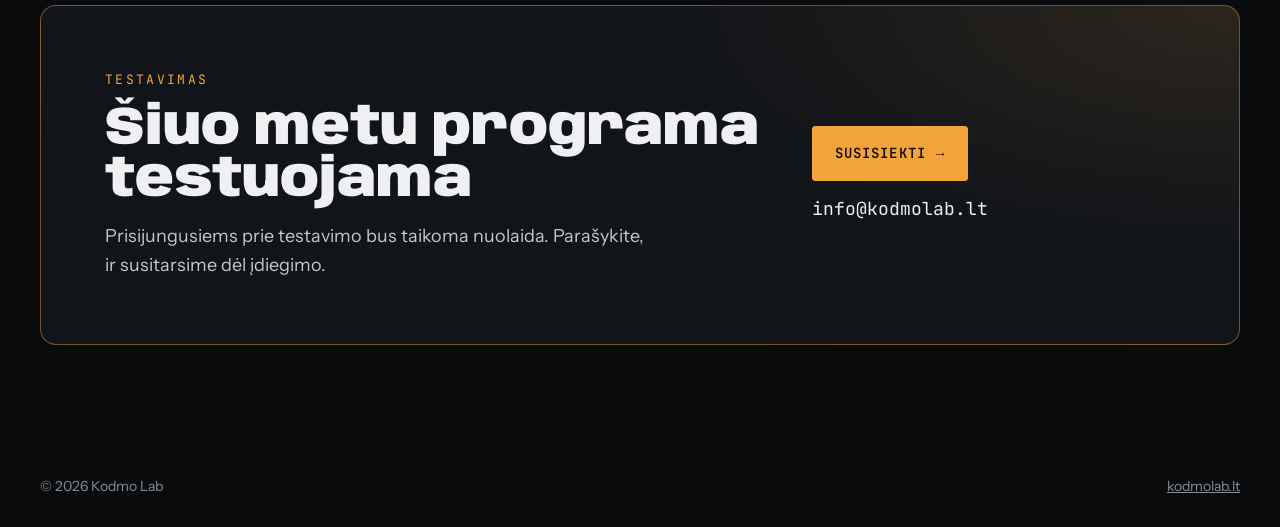
==== commit 86cd0042: "Kodmo Lab ženklas (skliaustų K): meniu, favicon, /logo/; nauji nuorodų peržiūros paveikslai (og.jpg?" ====
--- a/auto/index.html
+++ b/auto/index.html
@@ -11,7 +11,7 @@
 <meta property="og:title" content="Kodmo Auto – autoserviso valdymo programa">
 <meta property="og:description" content="Darbai, klientai, automobiliai, sandėlis, sąskaitos ir mokėjimai vienoje programoje. Veikia jūsų kompiuteryje.">
 <meta property="og:url" content="https://kodmolab.lt/auto/">
-<meta property="og:image" content="https://kodmolab.lt/auto/og.jpg">
+<meta property="og:image" content="https://kodmolab.lt/auto/og.jpg?v=2">
 <meta property="og:locale" content="lt_LT">
 <meta name="twitter:card" content="summary_large_image">
 <link rel="canonical" href="https://kodmolab.lt/auto/">
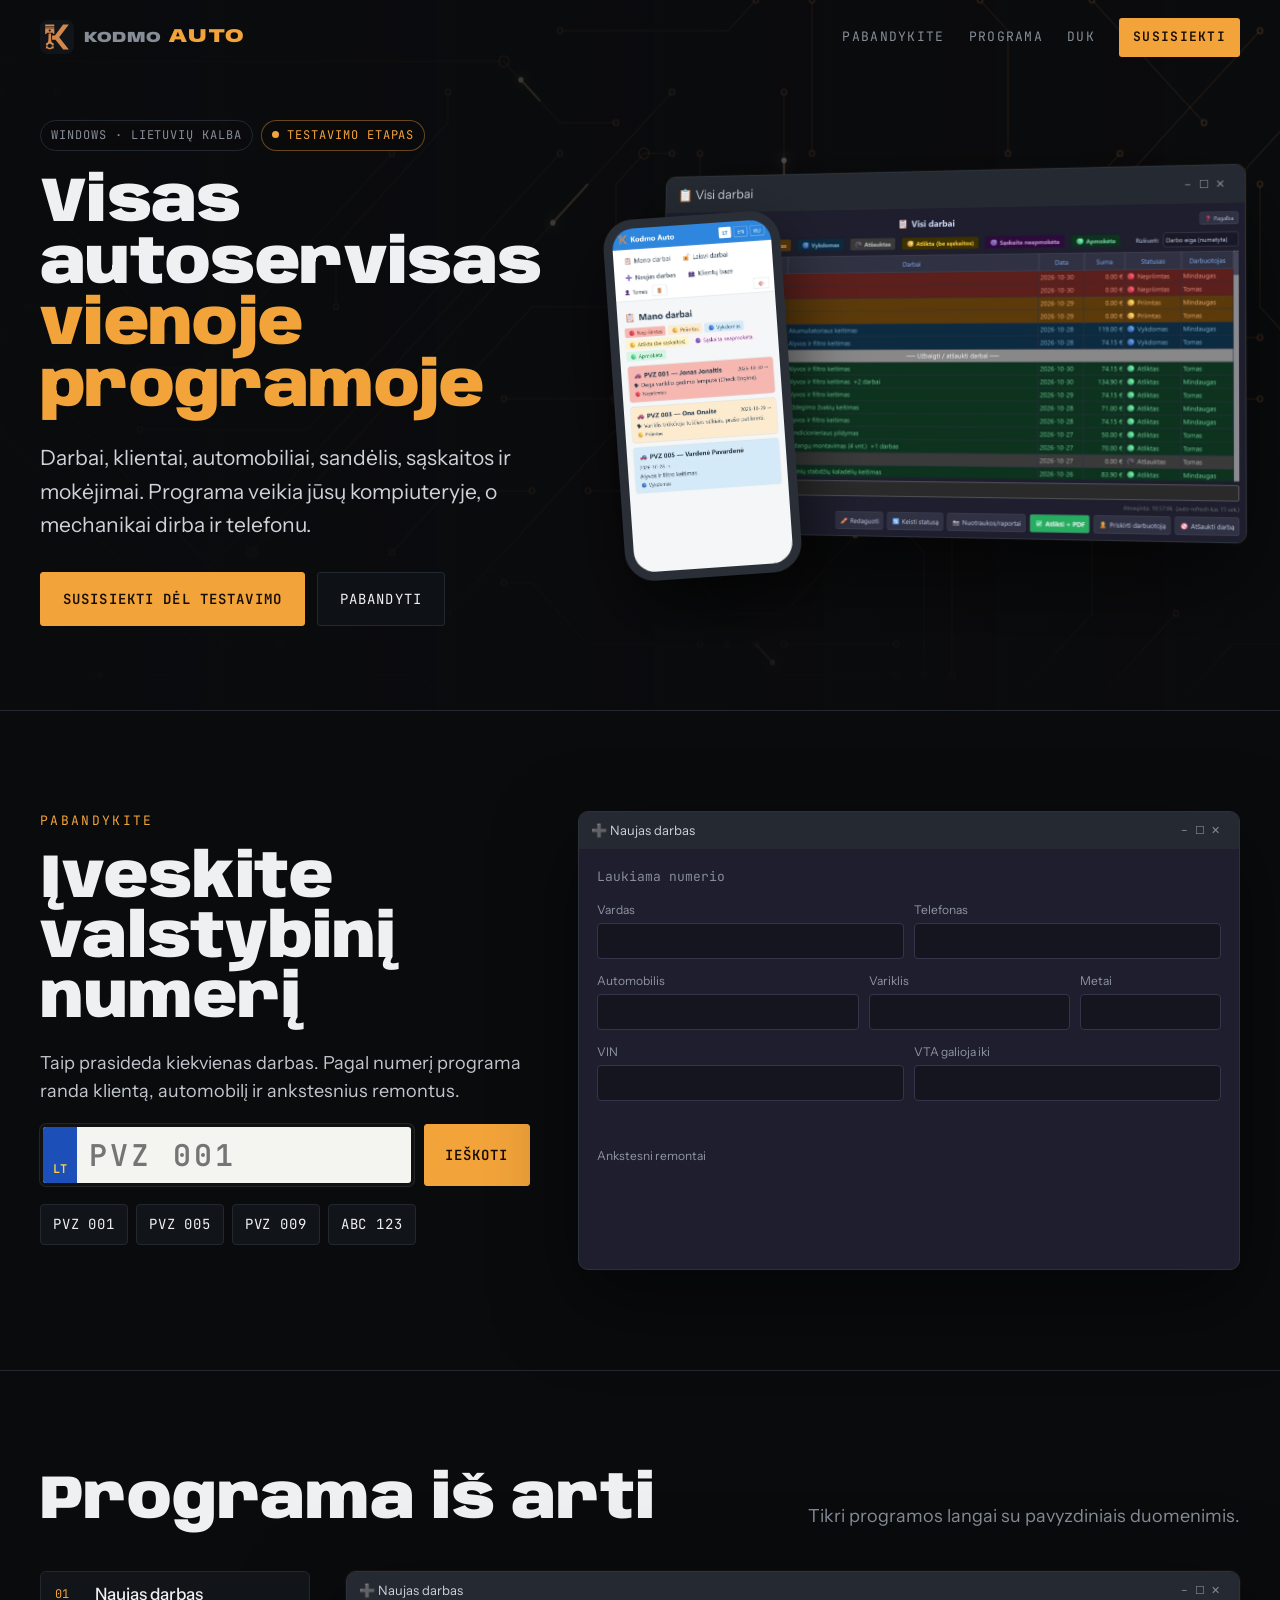
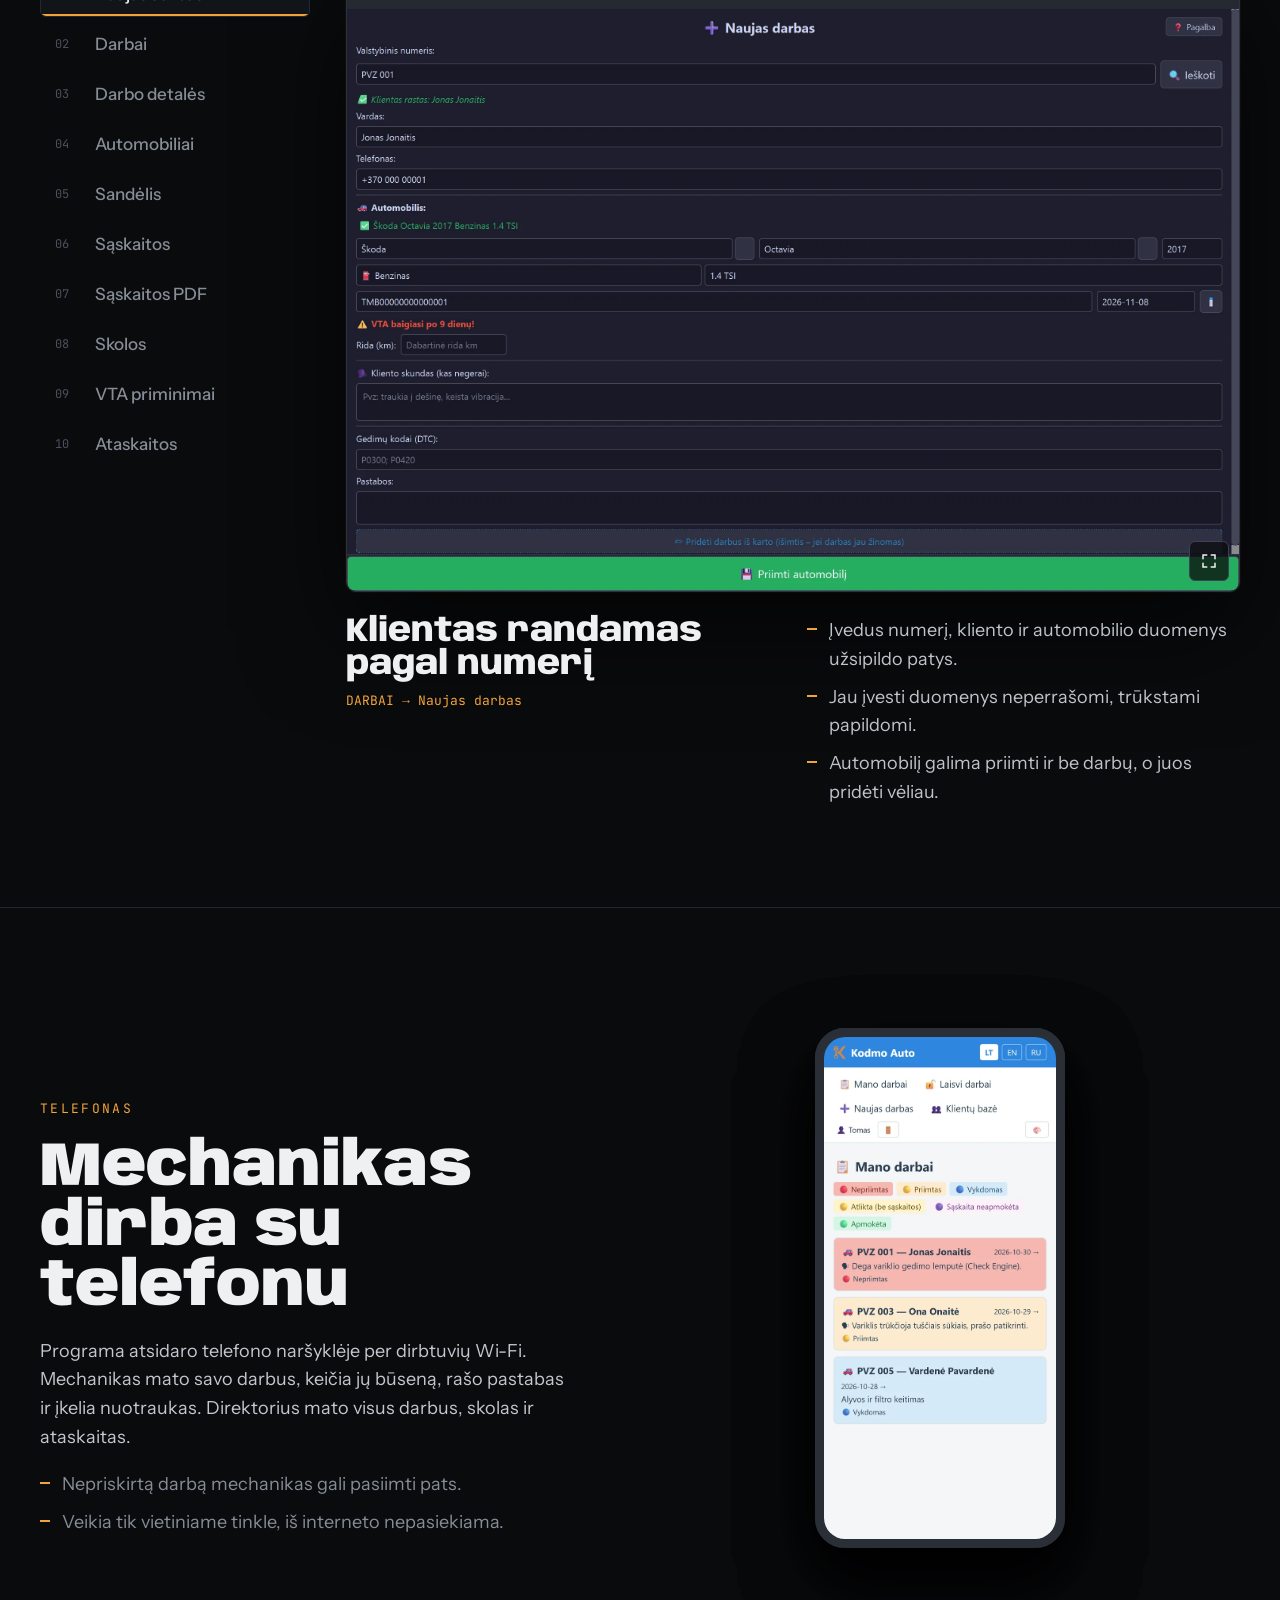
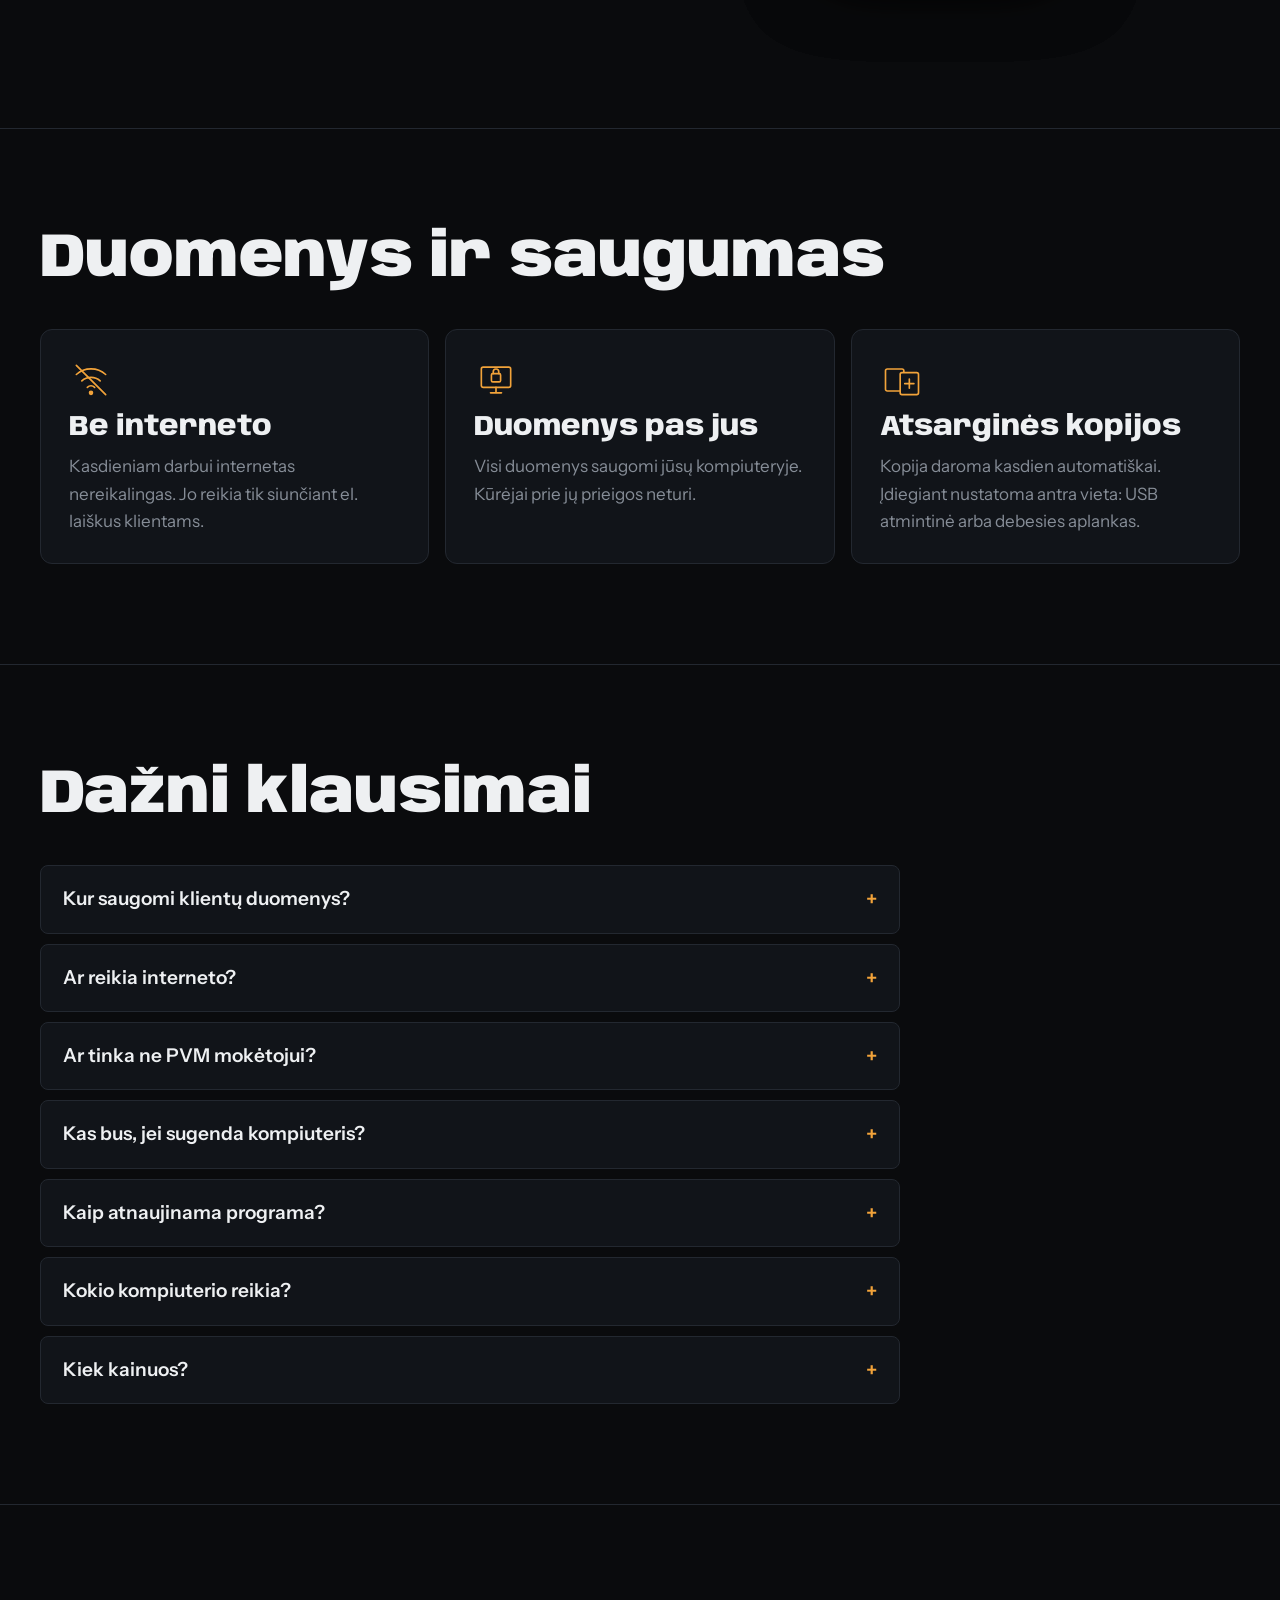
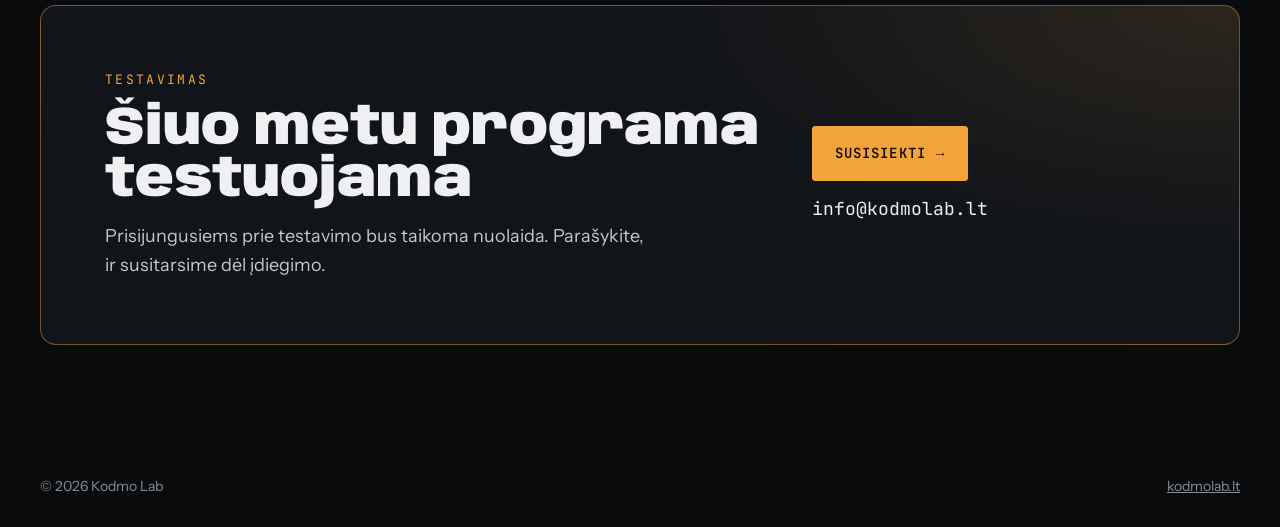
==== commit 9e96359d: "Kodmo Auto: naujos ekrano nuotraukos (1.13.0), nauji skirtukai Sandėlis ir Ataskaitos, nauja og.jpg " ====
--- a/auto/index.html
+++ b/auto/index.html
@@ -11,7 +11,7 @@
 <meta property="og:title" content="Kodmo Auto – autoserviso valdymo programa">
 <meta property="og:description" content="Darbai, klientai, automobiliai, sandėlis, sąskaitos ir mokėjimai vienoje programoje. Veikia jūsų kompiuteryje.">
 <meta property="og:url" content="https://kodmolab.lt/auto/">
-<meta property="og:image" content="https://kodmolab.lt/auto/og.jpg?v=2">
+<meta property="og:image" content="https://kodmolab.lt/auto/og.jpg?v=3">
 <meta property="og:locale" content="lt_LT">
 <meta name="twitter:card" content="summary_large_image">
 <link rel="canonical" href="https://kodmolab.lt/auto/">
@@ -480,10 +480,12 @@
   "darbai":          { t: "Visi darbai", w: 2360, h: 1320 },
   "darbo-detales":   { t: "Darbo detalės", w: 2040, h: 1300 },
   "automobiliai":    { t: "Automobiliai ir istorija", w: 2080, h: 1360 },
+  "sandelis":        { t: "Sandėlis – dalys", w: 2200, h: 1200 },
   "saskaitos":       { t: "Sąskaitų faktūrų valdymas", w: 2400, h: 1240 },
   "saskaita-pdf":    { t: "Sąskaita faktūra (PDF)", w: 1191, h: 1684 },
   "skolos":          { t: "Neapmokėtos sąskaitos", w: 2200, h: 840 },
   "vta":             { t: "VTA priminimai", w: 2200, h: 920 },
+  "ataskaitos":      { t: "Ataskaitos", w: 2360, h: 2160 },
   "tel-direktorius": { t: "Telefonas: direktorius", w: 585, h: 1266 },
   "tel-darbai":      { t: "Telefonas: mechaniko darbai", w: 585, h: 1266 },
   "tel-detales":     { t: "Telefonas: darbo detalės", w: 585, h: 1266 },
@@ -505,6 +507,9 @@
   { k: "automobiliai", tab: "Automobiliai", title: "🚗 Automobiliai ir istorija",
     h3: "Keli automobiliai vienam klientui", path: "Klientai → Automobiliai ir istorija",
     li: ["Kiekvienam automobiliui saugomi VIN, rida ir VTA data.", "Remontų istorija pagal automobilį.", "Parduotą automobilį galima perkelti naujam savininkui."] },
+  { k: "sandelis", tab: "Sandėlis", title: "📦 Sandėlis – dalys",
+    h3: "Atsargos ir rezervavimas", path: "SANDĖLIS → Sandėlis (dalys · padangos · ratlankiai)",
+    li: ["Dalys skaičiuojamos vienetais, litrais arba komplektais.", "Darbui priskirta dalis rezervuojama, kitam darbui ji nebesirodo kaip laisva.", "Kai laisvas likutis nukrenta žemiau minimumo, eilutė pažymima raudonai."] },
   { k: "saskaitos", tab: "Sąskaitos", title: "💰 Sąskaitų faktūrų valdymas",
     h3: "Sąskaitos ir mokėjimai", path: "BUHALTERIJA → Sąskaitos faktūros",
     li: ["Serija ir numeris suteikiami automatiškai.", "Išrašytos sąskaitos turinys vėliau nebesikeičia.", "Galima apmokėti dalimis, įvairiais būdais."] },
@@ -517,6 +522,9 @@
   { k: "vta", tab: "VTA priminimai", title: "📋 Direktoriaus suvestinė",
     h3: "Techninės apžiūros terminai", path: "Patvirtinimai & Skolos → VTA priminimai",
     li: ["Rodomi automobiliai, kurių VTA baigiasi per 14 dienų.", "Pasibaigę terminai pažymėti raudonai.", "Priminimas klientui išsiunčiamas vienu mygtuku."] },
+  { k: "ataskaitos", tab: "Ataskaitos", title: "📊 Ataskaitos",
+    h3: "Pajamos, išlaidos ir pelnas", path: "BUHALTERIJA → Ataskaitos (Excel)",
+    li: ["Pajamos, išlaidos ir pelnas pagal mėnesį.", "Populiariausios paslaugos ir mokėjimai pagal būdą.", "Mėnesio ir metinė ataskaita Excel formatu, CSV failai buhalterei."] },
 ];
 
 /* ---------- Peržiūra per visą ekraną: didinimas pirštais, dvigubu bakstelėjimu, ratuku ---------- */
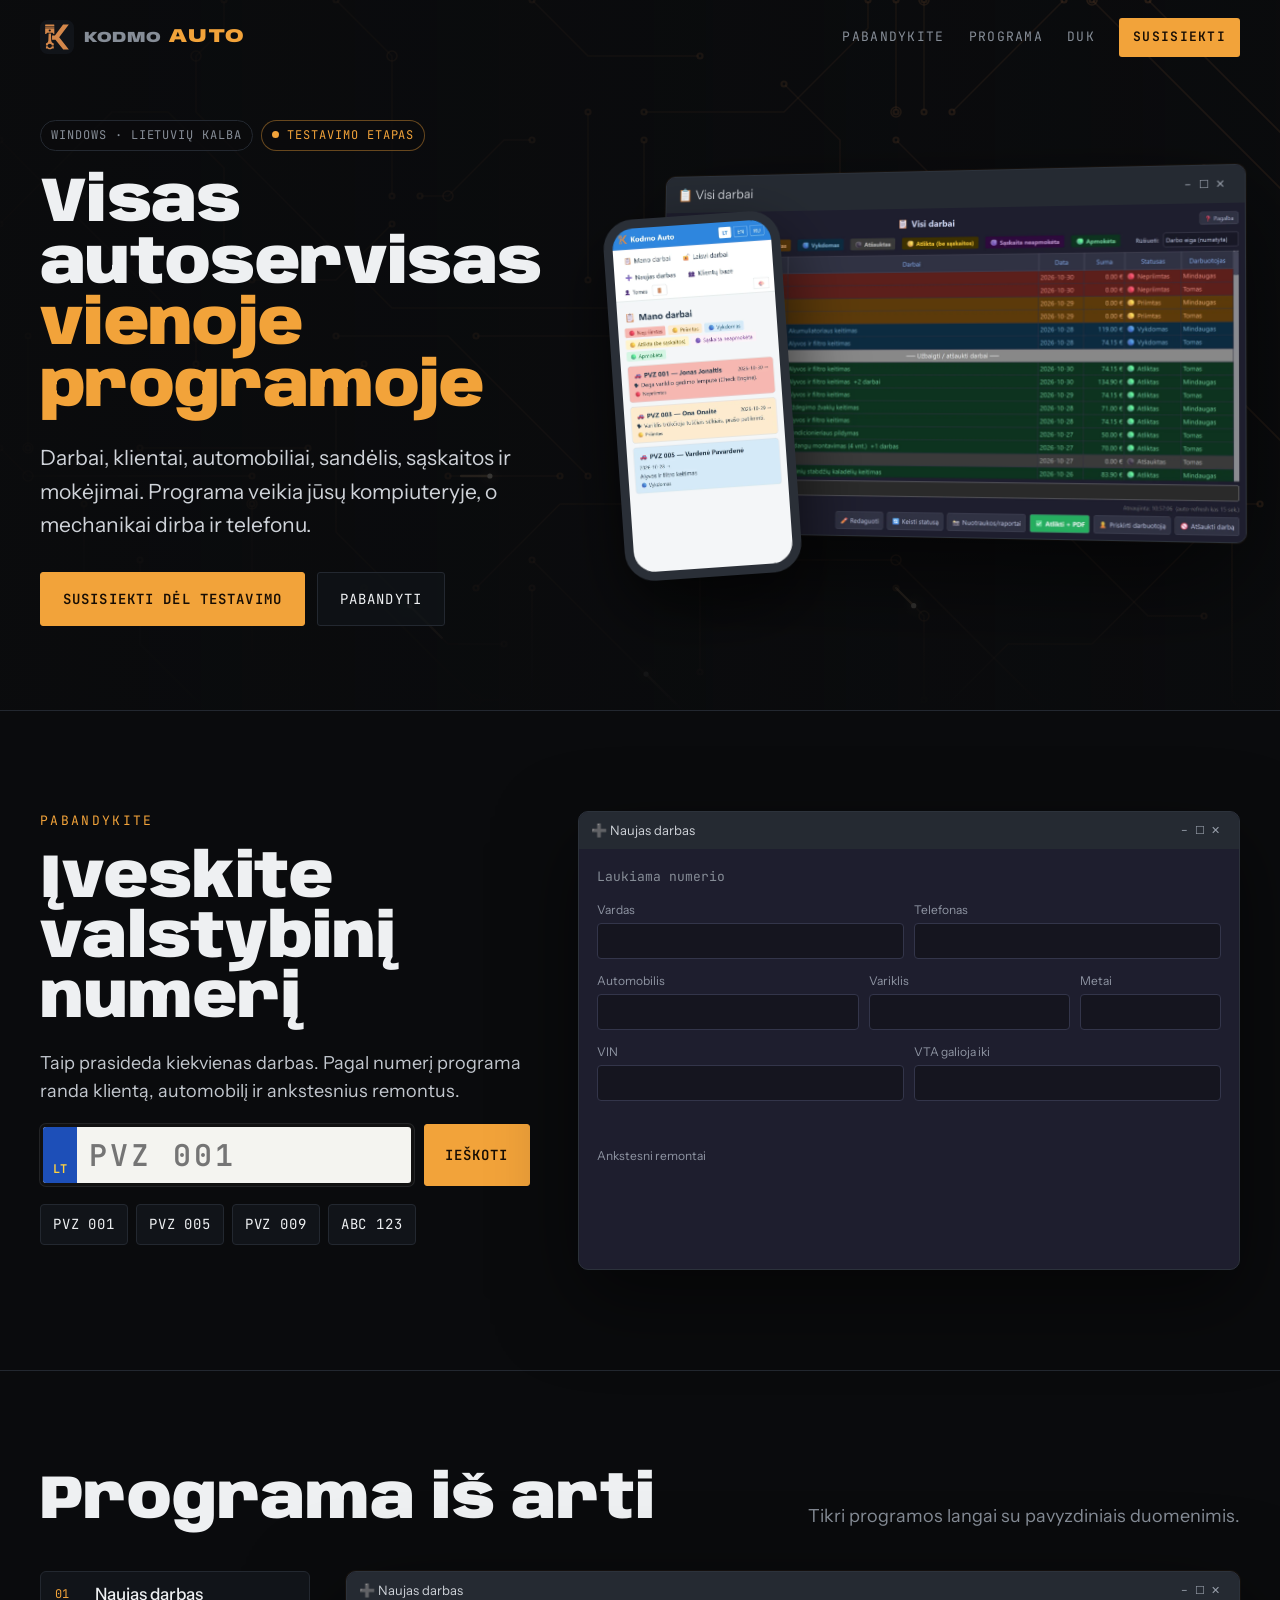
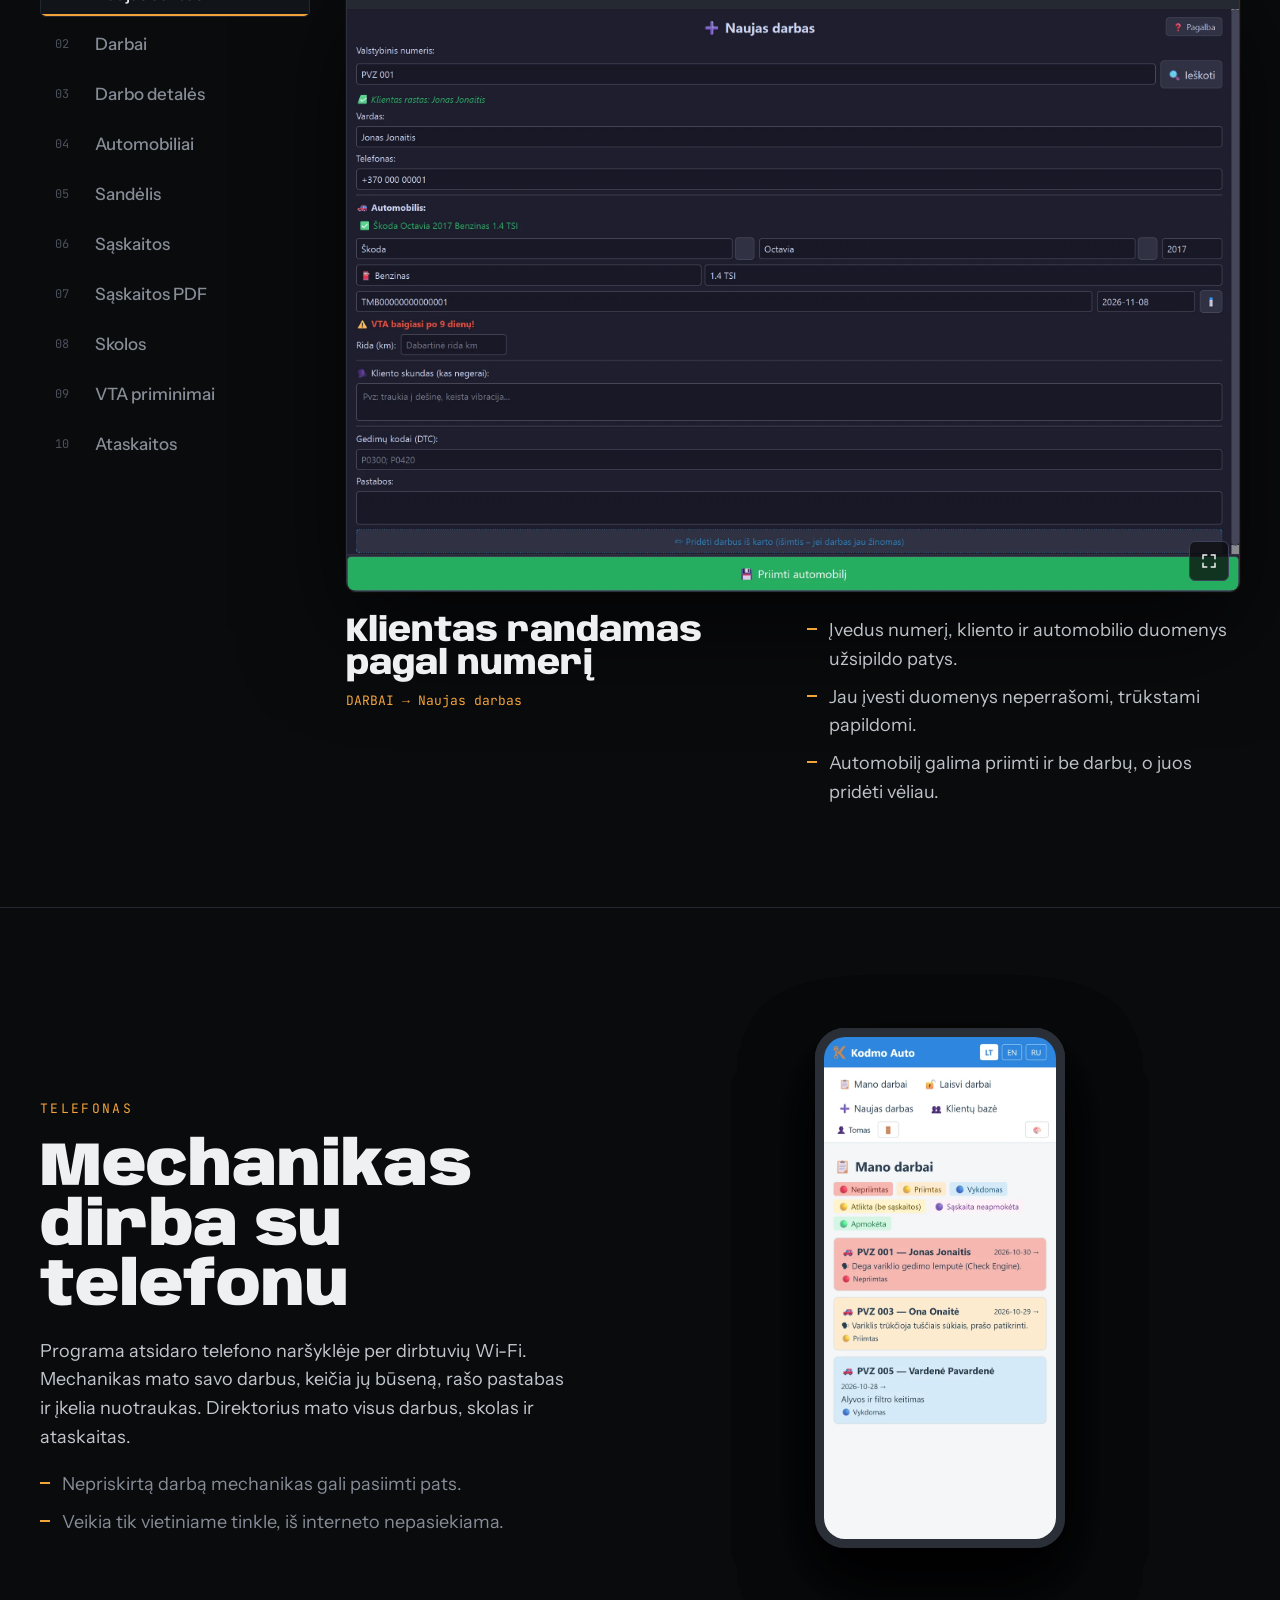
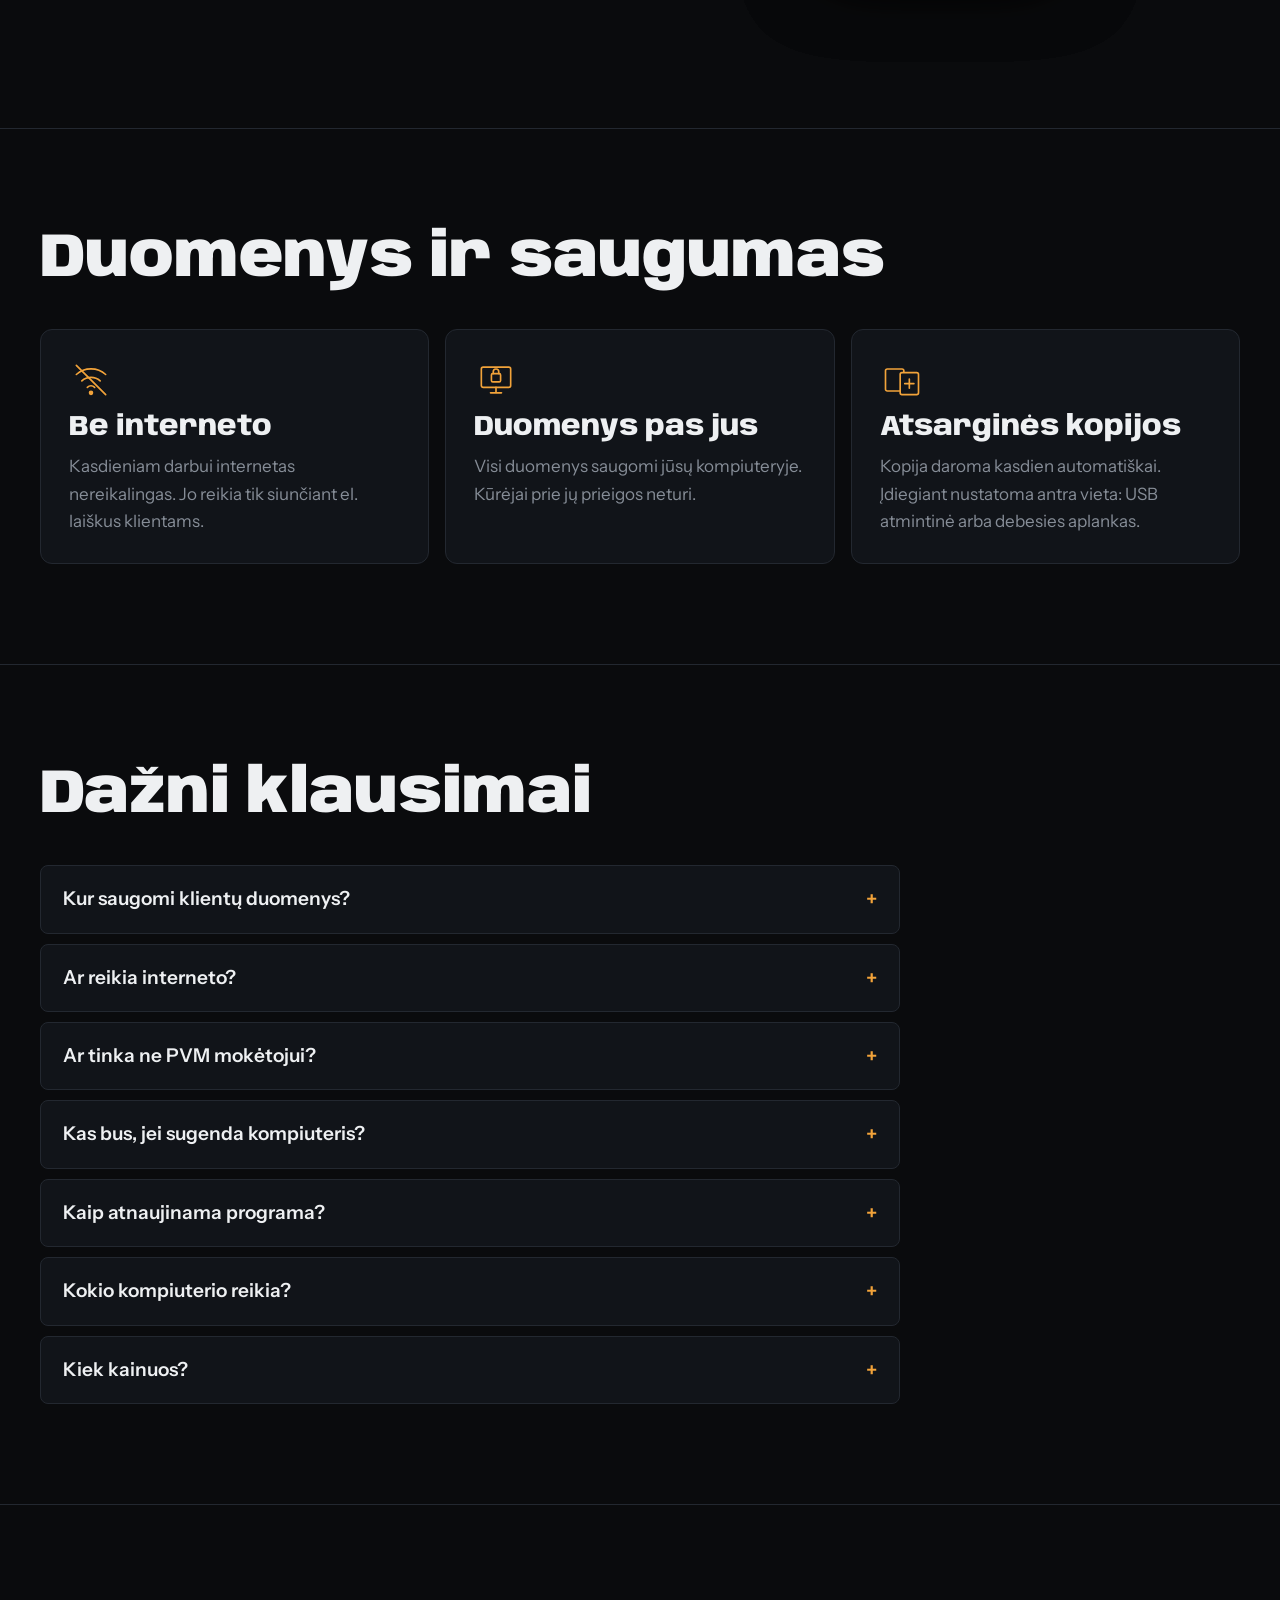
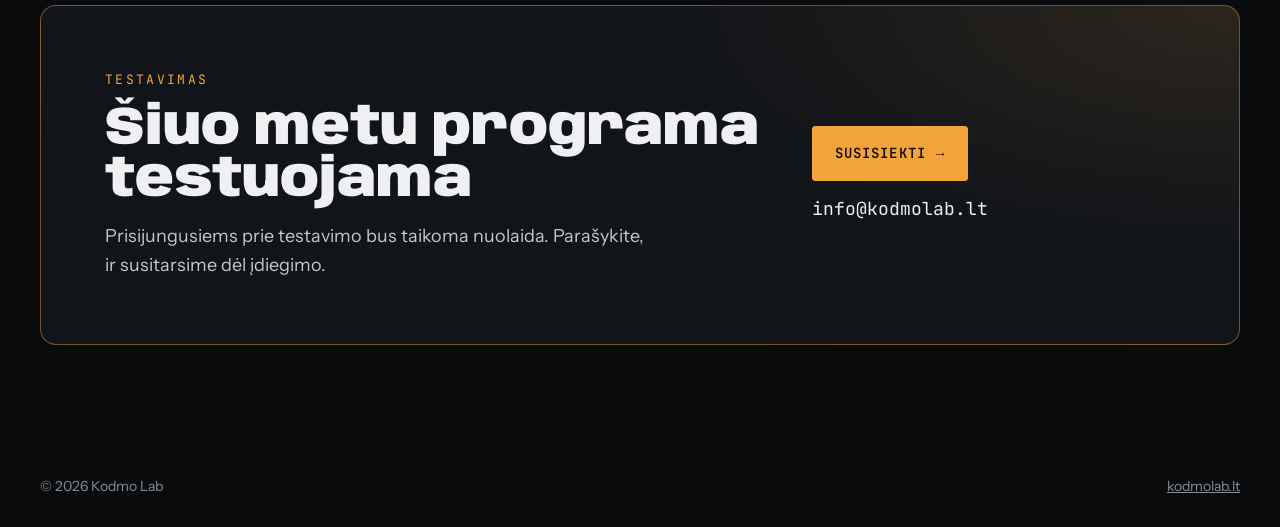
==== commit d077fb54: "Greitis: šriftų preload, antraštės animacija be poslinkių (CLS 0), hero visu pločiu, kontrastas Co-A" ====
--- a/auto/index.html
+++ b/auto/index.html
@@ -5,7 +5,7 @@
 <meta name="viewport" content="width=device-width,initial-scale=1">
 <title>Kodmo Auto – autoserviso valdymo programa</title>
 <meta name="description" content="Kodmo Auto – autoserviso valdymo programa: darbai, klientai, automobiliai, sandėlis, sąskaitos ir mokėjimai. Veikia jūsų kompiuteryje.">
-<link rel="stylesheet" href="/fonts/fonts.css">
+<link rel="preload" href="/fonts/anybody-latin-standard-normal.woff2" as="font" type="font/woff2" crossorigin><link rel="preload" href="/fonts/anybody-latin-ext-standard-normal.woff2" as="font" type="font/woff2" crossorigin><link rel="preload" href="/fonts/instrument-sans-latin-400-normal.woff2" as="font" type="font/woff2" crossorigin><link rel="preload" href="/fonts/instrument-sans-latin-ext-400-normal.woff2" as="font" type="font/woff2" crossorigin><link rel="stylesheet" href="/fonts/fonts.css">
 <link rel="icon" href="/auto/favicon.ico" sizes="48x48"><link rel="icon" href="/auto/favicon.svg" type="image/svg+xml"><link rel="icon" href="/auto/icon-192.png" type="image/png" sizes="192x192"><link rel="apple-touch-icon" href="/auto/apple-touch-icon.png">
 <meta property="og:type" content="website">
 <meta property="og:title" content="Kodmo Auto – autoserviso valdymo programa">
@@ -75,7 +75,7 @@
 .combo{position:relative;padding-bottom:40px;perspective:1400px}
 .frame{background:var(--app);border:1px solid #2c323b;border-radius:10px;overflow:hidden;box-shadow:0 40px 100px rgba(0,0,0,.65),0 0 0 1px rgba(242,163,58,.05)}
 .tb{display:flex;justify-content:space-between;align-items:center;background:#252a32;padding:8px 12px;font-size:13px;color:#cfd3d9;gap:12px}
-.tb .ctl{font-family:var(--mono);color:#868d97;letter-spacing:.6em;font-size:11px;white-space:nowrap}
+.tb .ctl{font-family:var(--mono);color:#9aa1ac;letter-spacing:.6em;font-size:11px;white-space:nowrap}
 .combo .frame{transform:rotateY(-9deg) rotateX(3deg);transition:transform .35s cubic-bezier(.2,.8,.2,1);will-change:transform}
 .combo .frame img{cursor:zoom-in}
 .phone{border:9px solid #2a2f37;border-radius:30px;overflow:hidden;background:#0f1114;box-shadow:0 30px 70px rgba(0,0,0,.65)}
@@ -288,7 +288,7 @@
     <div class="combo" id="combo">
       <div class="frame">
         <div class="tb"><span>📋 Visi darbai</span><span class="ctl">–☐✕</span></div>
-        <img src="img/darbai.webp" width="2360" height="1320" data-view="darbai" alt="Programos langas „Visi darbai“ su spalvotomis darbų būsenomis">
+        <img src="img/darbai.webp" width="2360" height="1320" fetchpriority="high" data-view="darbai" alt="Programos langas „Visi darbai“ su spalvotomis darbų būsenomis">
       </div>
       <div class="phone" data-view="tel-darbai"><img src="img/tel-darbai.webp" width="585" height="1266" alt="Mechaniko darbų sąrašas telefone"></div>
     </div>
